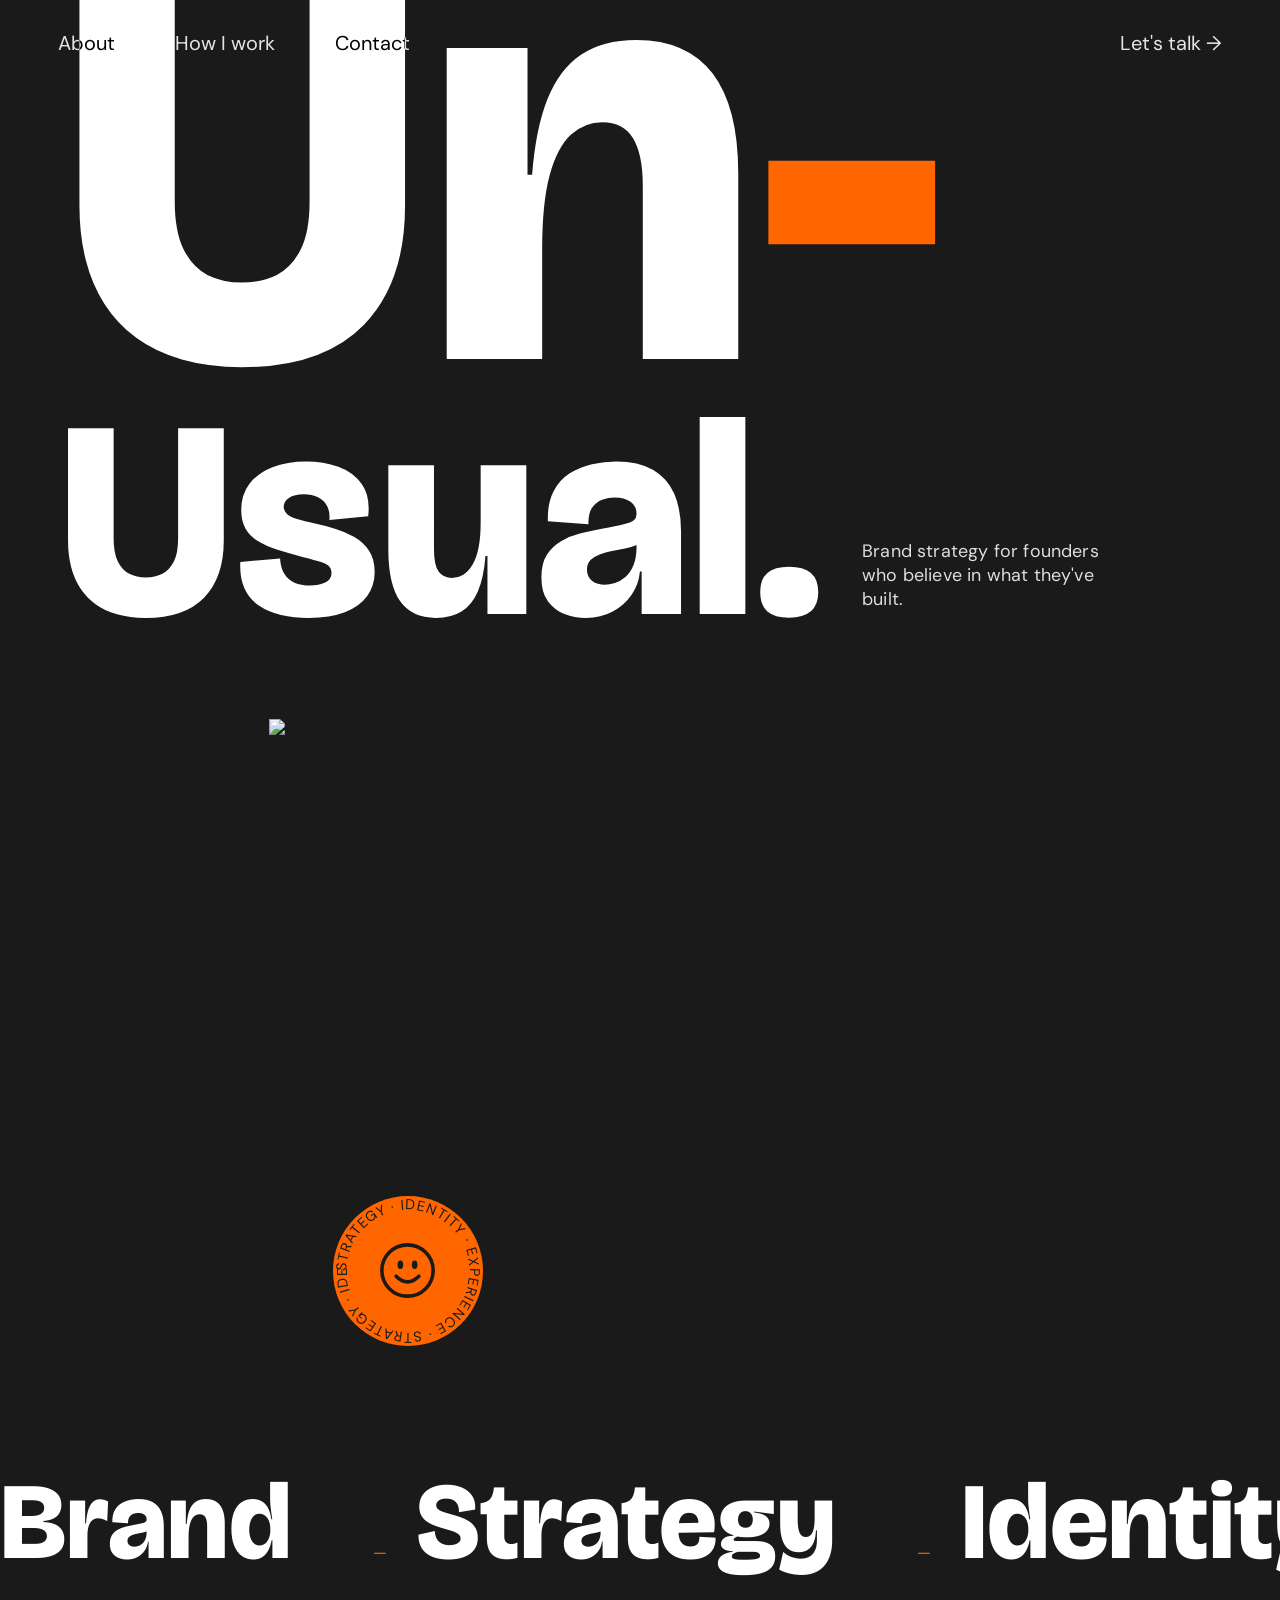
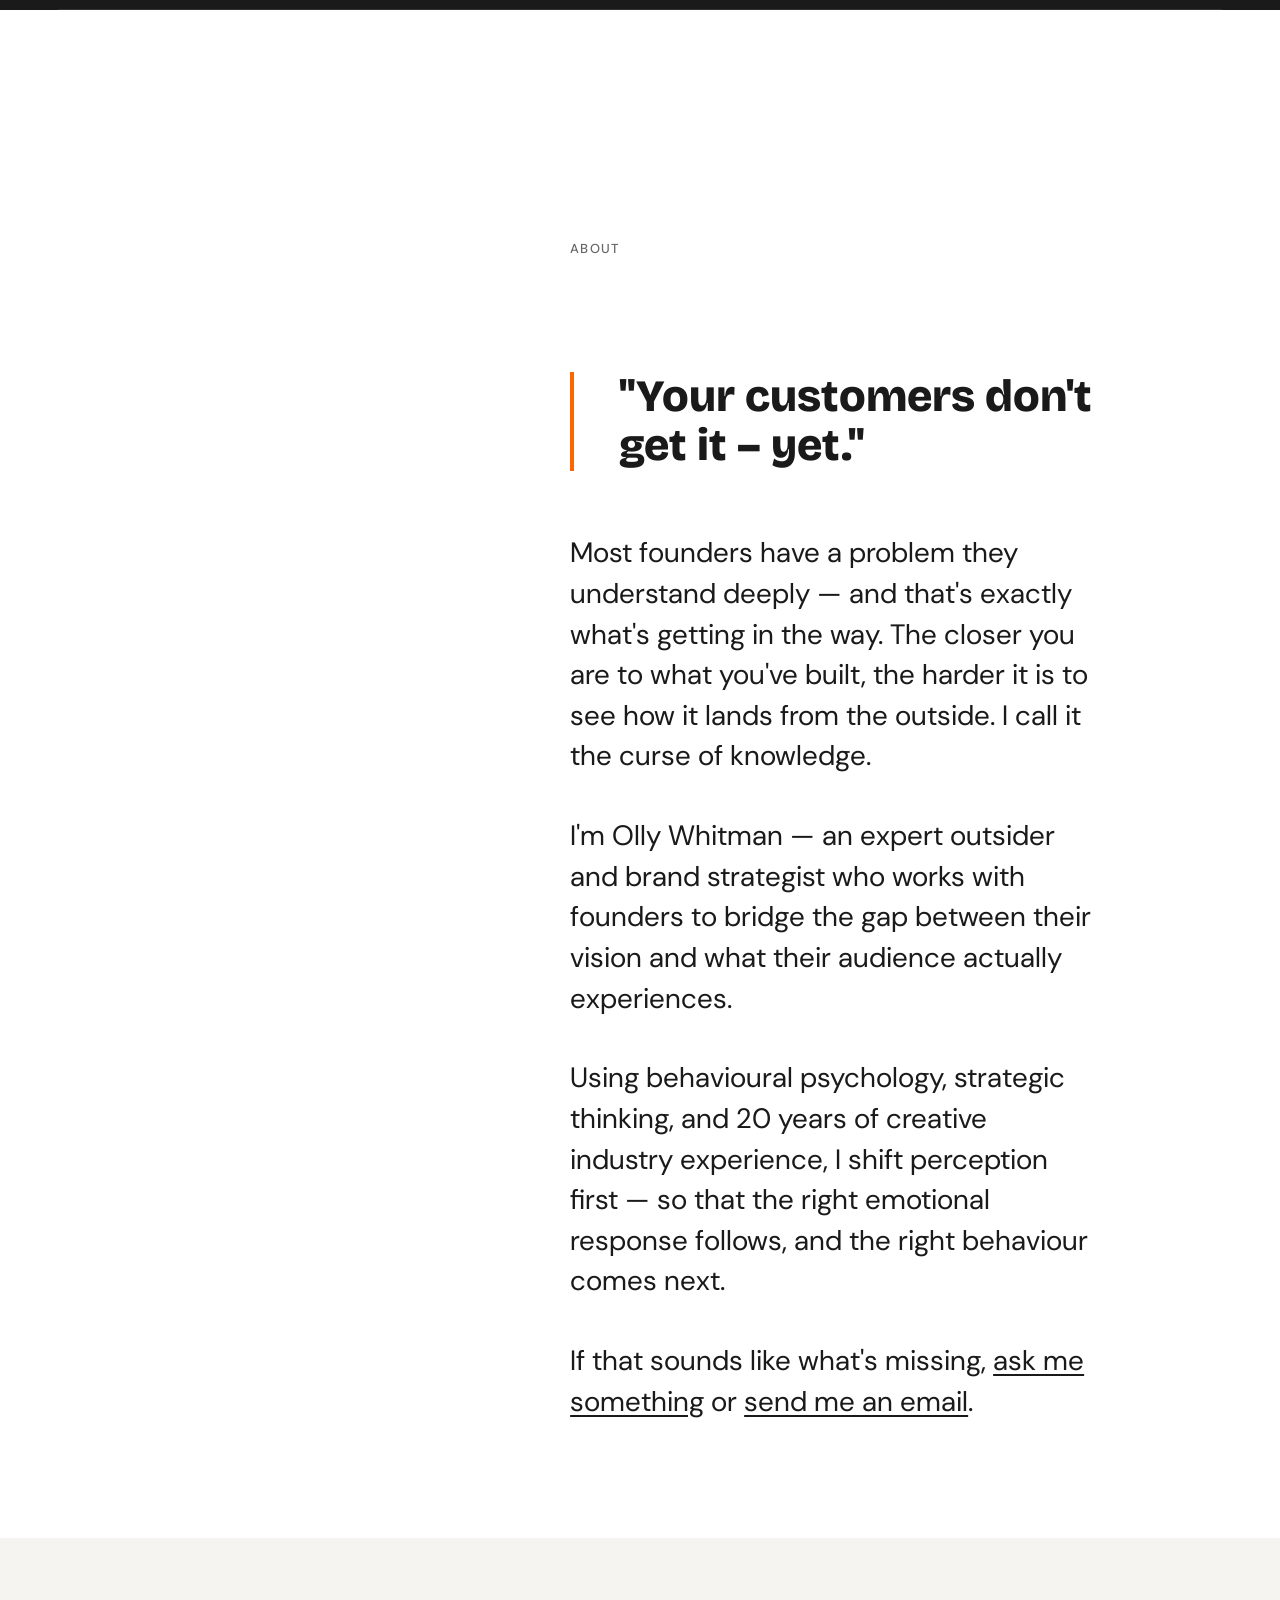
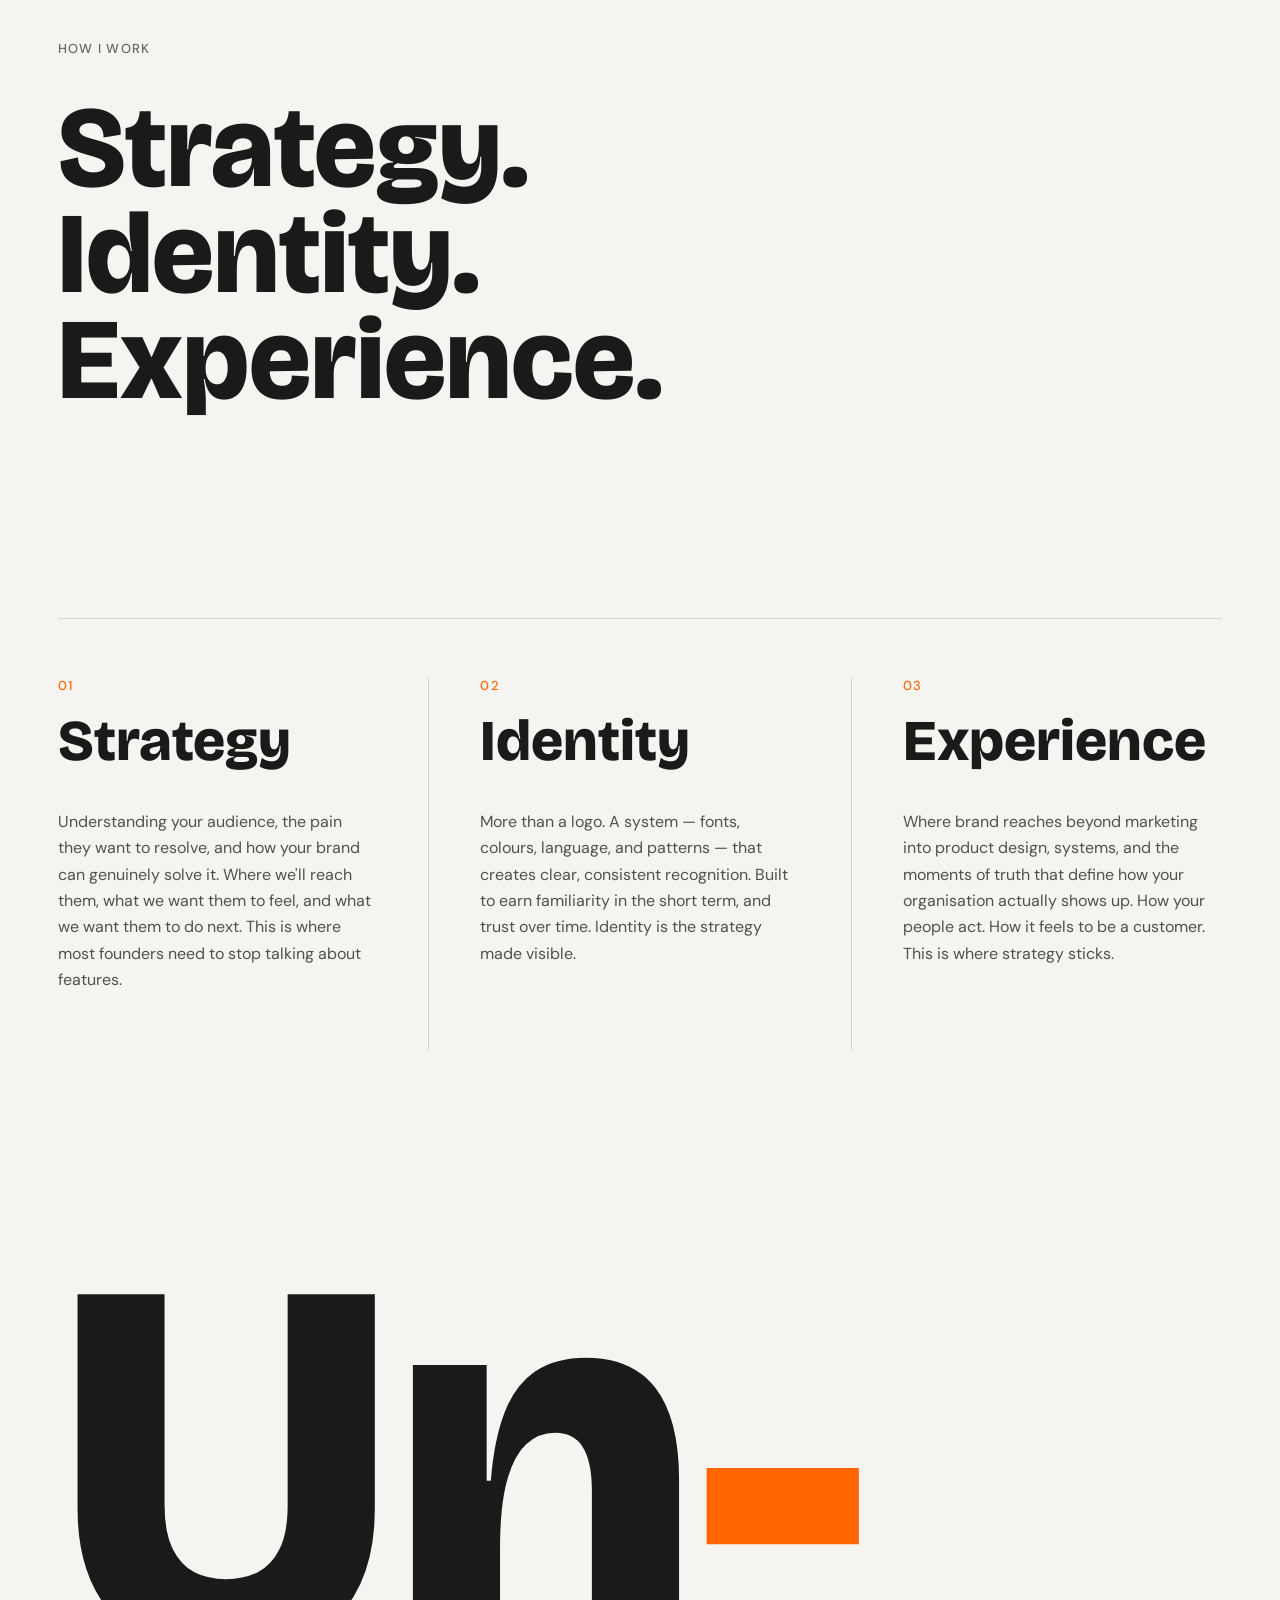
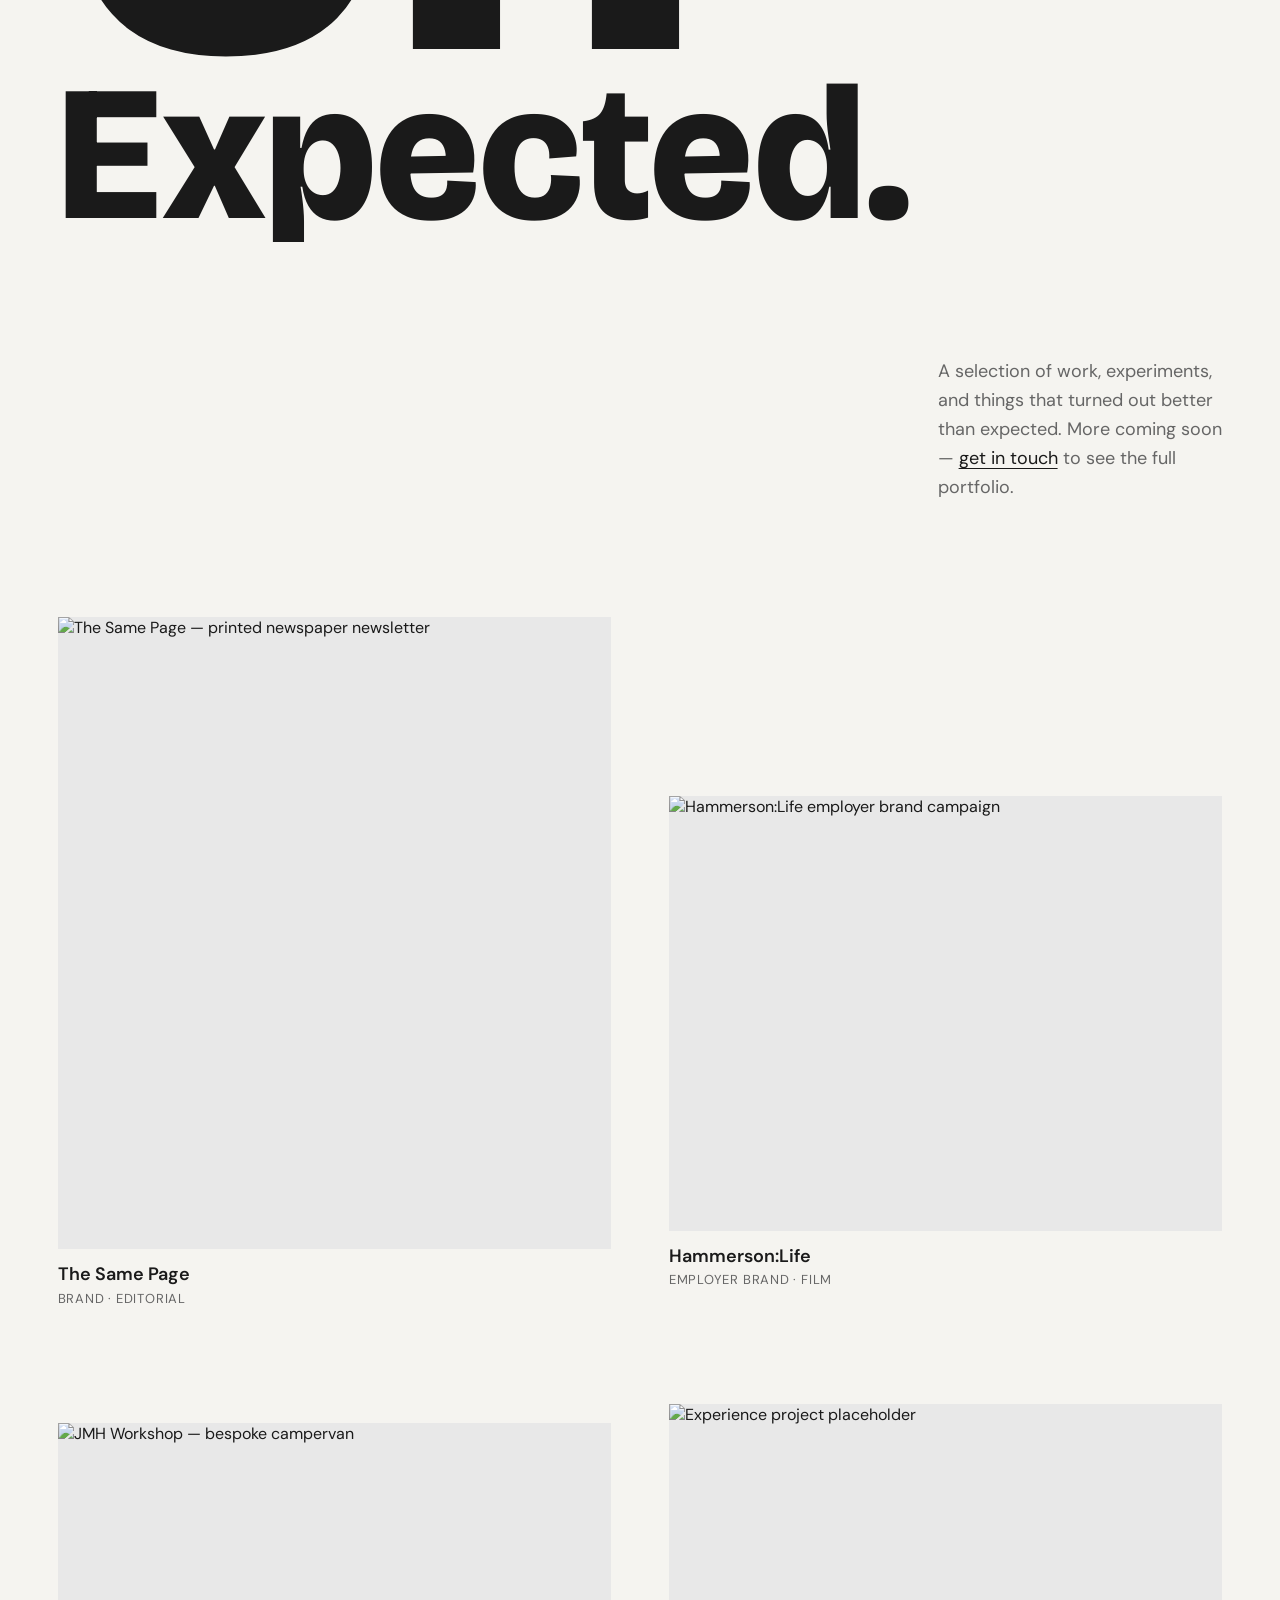
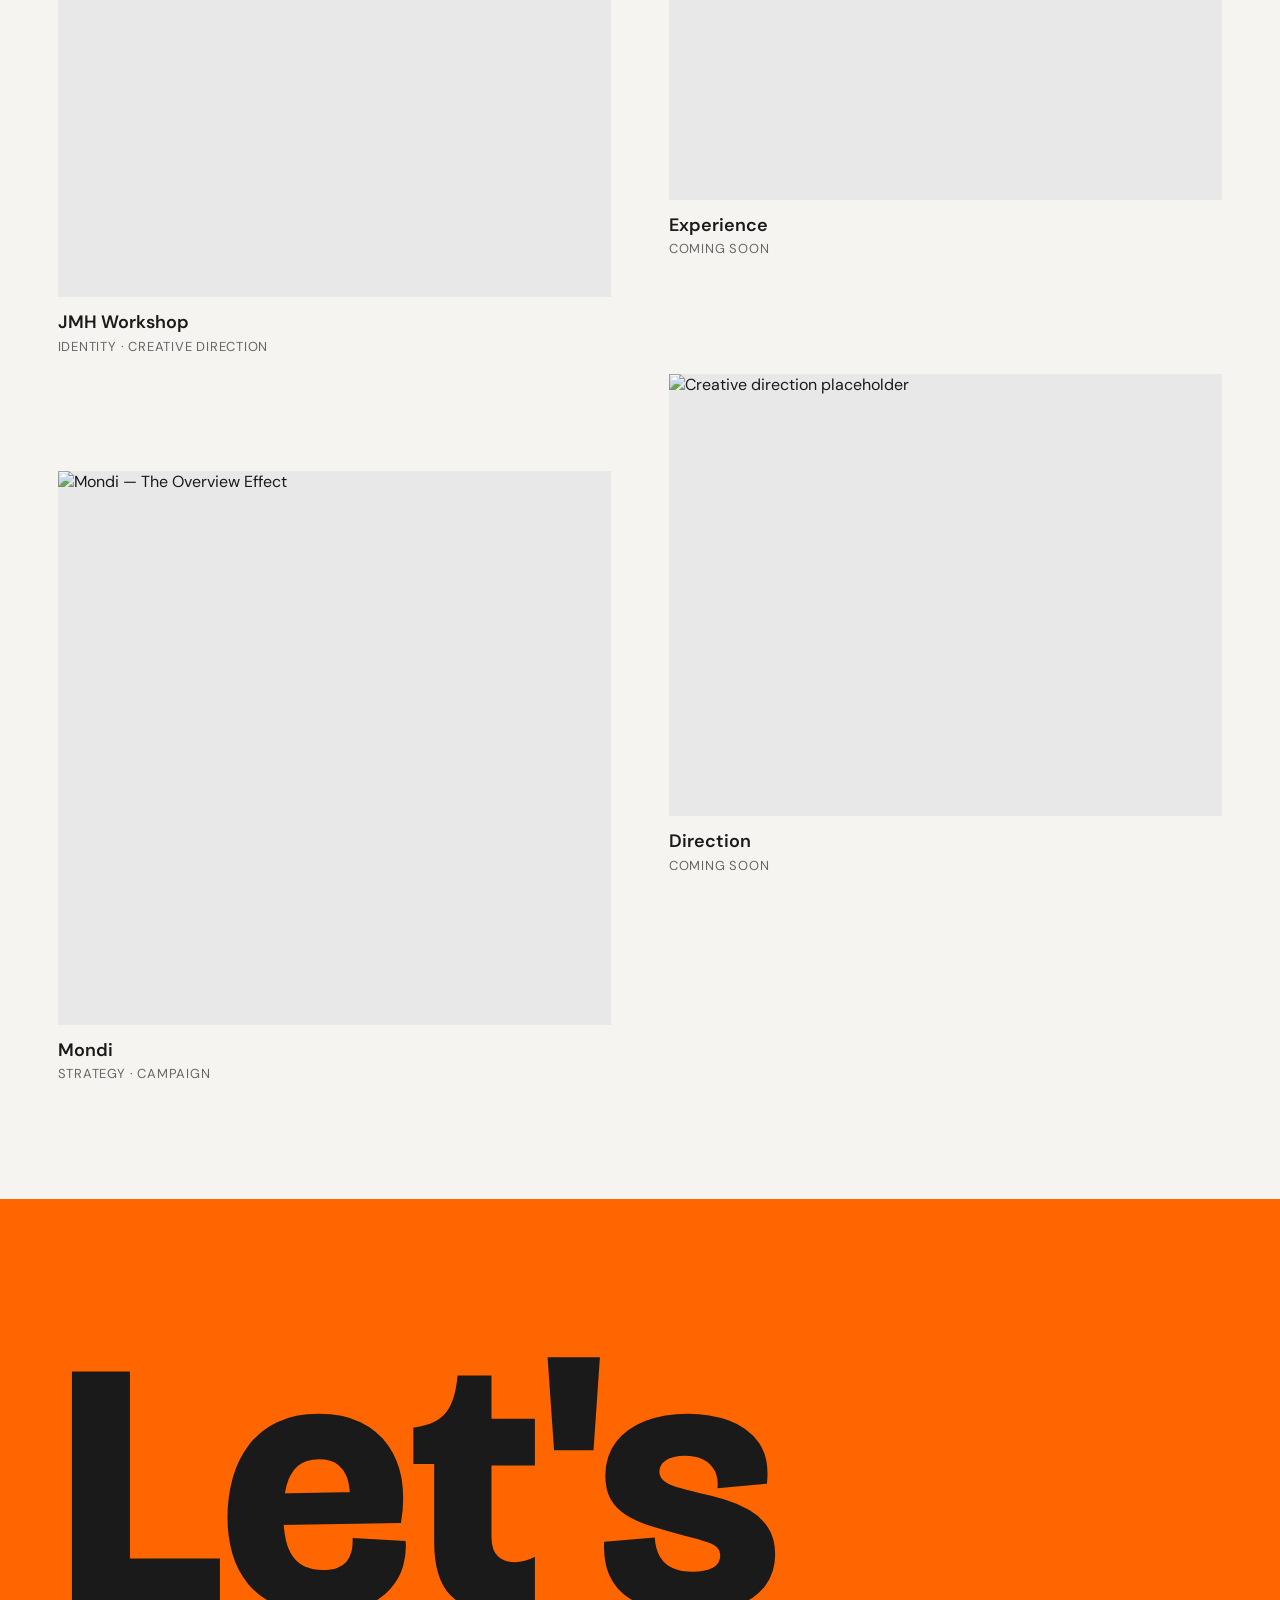
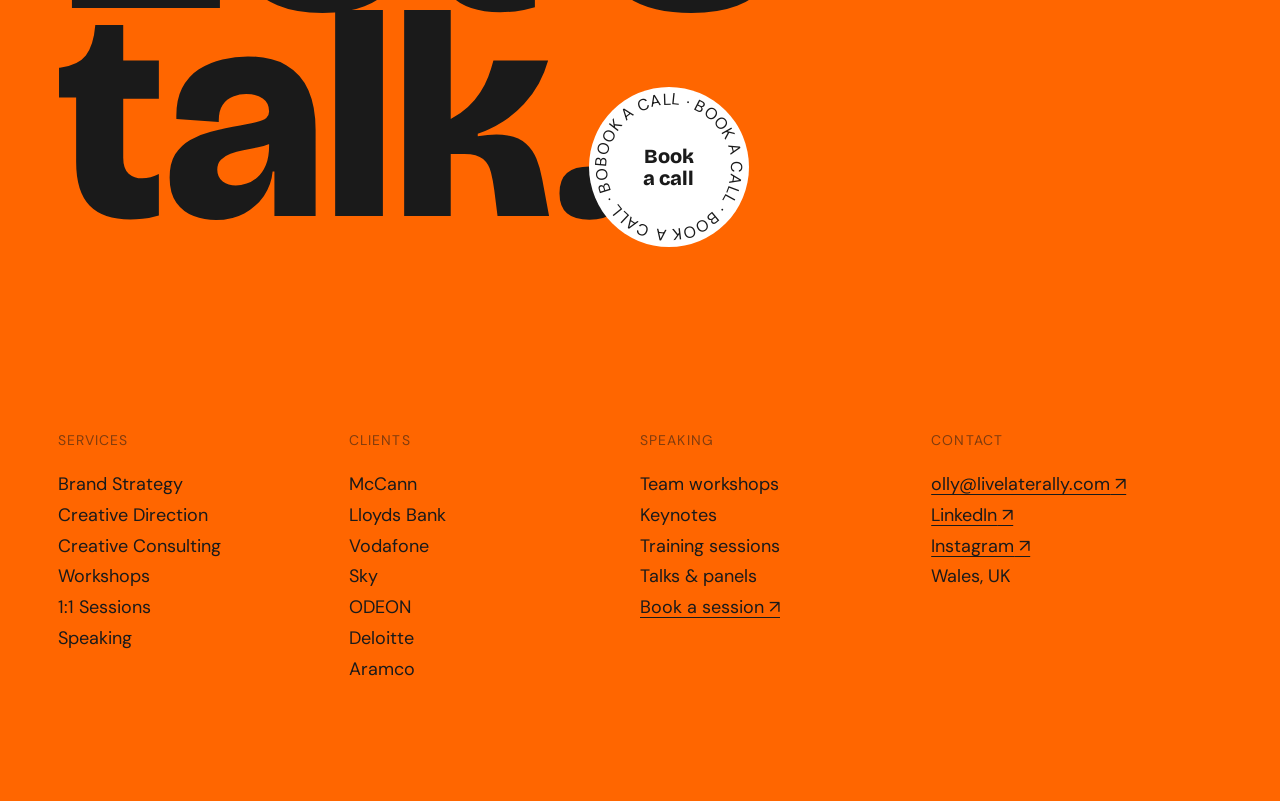
==== src/index.html @ 486ca375 "Add Hammerson:Life case study - New case study page at work/hammerson.html - Replace Strategy placeh" ====
<!DOCTYPE html>
<html lang="en">

<head>
  <meta charset="UTF-8">
  <meta name="viewport" content="width=device-width, initial-scale=1.0">
  <title>Olly Whitman — Un-Usual Brand Strategy</title>
  <meta name="description"
    content="Brand strategy for founders who believe in what they've built. Olly Whitman bridges the gap between your vision and what your audience actually experiences.">
  <link rel="preconnect" href="https://fonts.googleapis.com">
  <link rel="preconnect" href="https://fonts.gstatic.com" crossorigin>
  <link
    href="https://fonts.googleapis.com/css2?family=Bricolage+Grotesque:opsz,wght@12..96,200..800&family=DM+Sans:ital,wght@0,300;0,400;0,500;1,400&display=swap"
    rel="stylesheet">
  <link rel="stylesheet" href="styles/tokens.css">
  <link rel="stylesheet" href="styles/base.css">
  <link rel="stylesheet" href="styles/sections/nav.css">
  <link rel="stylesheet" href="styles/sections/hero.css">
  <link rel="stylesheet" href="styles/sections/ticker.css">
  <link rel="stylesheet" href="styles/sections/about.css">
  <link rel="stylesheet" href="styles/sections/contact.css">
  <link rel="stylesheet" href="styles/sections/playground.css">
</head>

<body>

  <!-- ── Navigation ──────────────────────────────────────────── -->
  <nav class="main-nav" aria-label="Main navigation">
    <ul>
      <li class="nav-hide-mobile"><a href="#about">About</a></li>
      <li class="nav-hide-mobile"><a href="#how-i-work">How I work</a></li>
      <li class="nav-hide-mobile"><a href="#contact">Contact</a></li>
      <li><a href="https://tidycal.com/laterally/unusualcreative" rel="noopener" class="nav-cta">Let's talk</a></li>
    </ul>
  </nav>

  <!-- ── Hero ────────────────────────────────────────────────── -->
  <section class="hero">
    <div class="hero-text-wrapper">
      <h1 aria-label="Un-Usual">
        <div class="hero-title-clip">
          <span class="hero-title hero-line-1">Un<span class="hero-hyphen">-</span></span>
        </div>
      </h1>
      <div class="hero-second-row">
        <div class="hero-title-clip">
          <span class="hero-title hero-line-2" aria-hidden="true">Usual.</span>
        </div>
        <p class="hero-subline">Brand strategy for founders who believe in what they've built.</p>
      </div>
    </div>

    <div class="hero-image-wrapper">
      <img src="assets/Me-GPT-lookup-fade.png" alt="Olly Whitman — Brand Strategist" width="2555" height="2554">

      <!-- Spinning badge -->
      <div class="hero-badge" aria-label="Strategy, Identity and Experience">
        <svg class="badge-ring" viewBox="0 0 200 200" aria-hidden="true">
          <defs>
            <path id="badge-circle" d="M 100,100 m -82,0 a 82,82 0 1,1 164,0 a 82,82 0 1,1 -164,0" fill="none" />
          </defs>
          <text>
            <textPath href="#badge-circle" startOffset="0%">
              STRATEGY · IDENTITY · EXPERIENCE · STRATEGY · IDENTITY ·
            </textPath>
          </text>
        </svg>
        <div class="badge-face">
          <svg viewBox="0 0 40 40" fill="none" xmlns="http://www.w3.org/2000/svg" aria-hidden="true">
            <circle class="badge-face-circle" cx="20" cy="20" r="18" stroke="#1a1a1a" stroke-width="2.5" fill="none" />
            <path class="badge-face-eye" d="M13 16 Q13 13 15 13 Q17 13 17 16 Q17 19 15 19 Q13 19 13 16Z" fill="#1a1a1a" />
            <path class="badge-face-eye" d="M23 16 Q23 13 25 13 Q27 13 27 16 Q27 19 25 19 Q23 19 23 16Z" fill="#1a1a1a" />
            <path class="badge-face-smile" d="M12 24 Q20 32 28 24" stroke="#1a1a1a" stroke-width="2.5" stroke-linecap="round" fill="none" />
          </svg>
        </div>
      </div>
    </div>
  </section>

  <!-- ── Skills Ticker ────────────────────────────────────────── -->
  <section class="ticker" aria-label="Disciplines">
    <div class="ticker-separator" aria-hidden="true"></div>
    <div class="ticker-track" aria-hidden="true">
      <div class="ticker-content">
        <span class="ticker-text">Brand</span>
        <span class="ticker-dash">&nbsp;—&nbsp;</span>
        <span class="ticker-text">Strategy</span>
        <span class="ticker-dash">&nbsp;—&nbsp;</span>
        <span class="ticker-text">Identity</span>
        <span class="ticker-dash">&nbsp;—&nbsp;</span>
        <span class="ticker-text">Experience</span>
        <span class="ticker-dash">&nbsp;—&nbsp;</span>
      </div>
      <div class="ticker-content" aria-hidden="true">
        <span class="ticker-text">Brand</span>
        <span class="ticker-dash">&nbsp;—&nbsp;</span>
        <span class="ticker-text">Strategy</span>
        <span class="ticker-dash">&nbsp;—&nbsp;</span>
        <span class="ticker-text">Identity</span>
        <span class="ticker-dash">&nbsp;—&nbsp;</span>
        <span class="ticker-text">Experience</span>
        <span class="ticker-dash">&nbsp;—&nbsp;</span>
      </div>
    </div>
    <div class="ticker-separator" aria-hidden="true"></div>
  </section>

  <!-- ── About ────────────────────────────────────────────────── -->
  <section class="about" id="about">
    <span class="about-label">About</span>
    <div class="about-inner reveal">
      <div class="about-bio">
        <p class="about-pull">"Your customers don't get it – yet."</p>
        <p>Most founders have a problem they understand deeply — and that's exactly what's getting in the way. The closer you are to what you've built, the harder it is to see how it lands from the outside. I call it the curse of knowledge.</p>
        <p>I'm Olly Whitman — an expert outsider and brand strategist who works with founders to bridge the gap between their vision and what their audience actually experiences.</p>
        <p>Using behavioural psychology, strategic thinking, and 20 years of creative industry experience, I shift perception first — so that the right emotional response follows, and the right behaviour comes next.</p>
        <p>If that sounds like what's missing, <a href="https://tidycal.com/laterally/unusualcreative" rel="noopener">ask me something</a> or <a href="mailto:olly@livelaterally.com">send me an email</a>.</p>
      </div>
    </div>
  </section>

  <!-- ── How I Work ───────────────────────────────────────────── -->
  <section class="method" id="how-i-work">
    <div class="method-intro">
      <span class="method-label">How I work</span>
      <h2 class="method-heading">Strategy.<br>Identity.<br>Experience.</h2>
    </div>

    <div class="method-pillars reveal-stagger">
      <div class="method-pillar stagger-child">
        <span class="method-number">01</span>
        <h3 class="method-pillar-title">Strategy</h3>
        <p class="method-pillar-body">Understanding your audience, the pain they want to resolve, and how your brand can genuinely solve it. Where we'll reach them, what we want them to feel, and what we want them to do next. This is where most founders need to stop talking about features.</p>
      </div>
      <div class="method-pillar stagger-child">
        <span class="method-number">02</span>
        <h3 class="method-pillar-title">Identity</h3>
        <p class="method-pillar-body">More than a logo. A system — fonts, colours, language, and patterns — that creates clear, consistent recognition. Built to earn familiarity in the short term, and trust over time. Identity is the strategy made visible.</p>
      </div>
      <div class="method-pillar stagger-child">
        <span class="method-number">03</span>
        <h3 class="method-pillar-title">Experience</h3>
        <p class="method-pillar-body">Where brand reaches beyond marketing into product design, systems, and the moments of truth that define how your organisation actually shows up. How your people act. How it feels to be a customer. This is where strategy sticks.</p>
      </div>
    </div>
  </section>

  <!-- ── Work ─────────────────────────────────────────────────── -->
  <section class="unexpected" id="work">
    <div class="unexpected-heading-wrapper">
      <span class="unexpected-title">Un<span class="hero-hyphen">-</span></span>
      <span class="unexpected-title">Expected.</span>
    </div>

    <p class="unexpected-intro-text reveal">
      A selection of work, experiments, and things that turned out better than expected.
      More coming soon — <a href="mailto:olly@livelaterally.com">get in touch</a> to see the full portfolio.
    </p>

    <div class="works-grid">
      <div class="works-col">
        <a href="work/the-same-page.html" class="work-item reveal" aria-label="The Same Page — newsletter project">
          <div class="work-item-image">
            <img src="https://images.squarespace-cdn.com/content/v1/64b98e0d6d53c604fd45fe9b/7bf44a96-e983-4b06-8d0f-3552a1fbc33b/47D9AC2E-DB73-400A-8F16-EF1F0FF72A02.jpg" alt="The Same Page — printed newspaper newsletter" width="700" height="800">
          </div>
          <p class="work-item-title">The Same Page</p>
          <p class="work-item-category">Brand · Editorial</p>
        </a>

        <a href="work/jmh-workshop.html" class="work-item reveal" aria-label="JMH Workshop — brand identity">
          <div class="work-item-image">
            <img src="https://images.squarespace-cdn.com/content/v1/64b98e0d6d53c604fd45fe9b/47502b47-a70f-4d5b-bc24-39af92764d99/JMH-09901-crop.png" alt="JMH Workshop — bespoke campervan" width="700" height="600">
          </div>
          <p class="work-item-title">JMH Workshop</p>
          <p class="work-item-category">Identity · Creative Direction</p>
        </a>

        <a href="work/mondi.html" class="work-item reveal" aria-label="Mondi — Overview Effect campaign">
          <div class="work-item-image">
            <img src="https://images.squarespace-cdn.com/content/v1/64b98e0d6d53c604fd45fe9b/09cb37fa-9603-43c4-8fb2-9bac98872990/TimPeake_16-9.png" alt="Mondi — The Overview Effect" width="700" height="700">
          </div>
          <p class="work-item-title">Mondi</p>
          <p class="work-item-category">Strategy · Campaign</p>
        </a>
      </div>

      <div class="works-col">
        <a href="work/hammerson.html" class="work-item reveal" aria-label="Hammerson:Life — employer brand campaign">
          <div class="work-item-image">
            <img src="https://images.squarespace-cdn.com/content/v1/64b98e0d6d53c604fd45fe9b/527fbb1d-a46a-4de1-b738-249c1503472a/Hammerson.gif" alt="Hammerson:Life employer brand campaign" width="700" height="550">
          </div>
          <p class="work-item-title">Hammerson:Life</p>
          <p class="work-item-category">Employer Brand · Film</p>
        </a>

        <a href="#" class="work-item reveal" aria-label="Experience work — coming soon">
          <div class="work-item-image">
            <img src="https://picsum.photos/seed/ow-w4/700/500" alt="Experience project placeholder" width="700" height="500">
          </div>
          <p class="work-item-title">Experience</p>
          <p class="work-item-category">Coming soon</p>
        </a>

        <a href="#" class="work-item reveal" aria-label="Direction work — coming soon">
          <div class="work-item-image">
            <img src="https://picsum.photos/seed/ow-w6/700/560" alt="Creative direction placeholder" width="700" height="560">
          </div>
          <p class="work-item-title">Direction</p>
          <p class="work-item-category">Coming soon</p>
        </a>
      </div>
    </div>
  </section>

  <!-- ── Let's talk ───────────────────────────────────────────── -->
  <section class="contact" id="contact">
    <a href="mailto:olly@livelaterally.com" class="contact-heading-link" aria-label="Email Olly">
      <span class="contact-title">Let's</span>
      <span class="contact-title">talk.</span>
    </a>

    <a href="https://tidycal.com/laterally/unusualcreative" rel="noopener" class="contact-roundel"
      aria-label="Book a call">
      <span class="contact-roundel-text">Book<br>a call</span>
      <svg class="contact-roundel-ring" viewBox="0 0 200 200" aria-hidden="true">
        <defs>
          <path id="roundel-circle" d="M 100,100 m -78,0 a 78,78 0 1,1 156,0 a 78,78 0 1,1 -156,0" fill="none" />
        </defs>
        <text>
          <textPath href="#roundel-circle" startOffset="0%">BOOK A CALL · BOOK A CALL · BOOK A CALL · BOOK A CALL ·
          </textPath>
        </text>
      </svg>
    </a>

    <div class="contact-columns reveal-stagger">
      <div class="contact-column stagger-child">
        <p class="contact-column-heading">Services</p>
        <div class="contact-column-content">
          <p>Brand Strategy</p>
          <p>Creative Direction</p>
          <p>Creative Consulting</p>
          <p>Workshops</p>
          <p>1:1 Sessions</p>
          <p>Speaking</p>
        </div>
      </div>

      <div class="contact-column stagger-child">
        <p class="contact-column-heading">Clients</p>
        <div class="contact-column-content">
          <p>McCann</p>
          <p>Lloyds Bank</p>
          <p>Vodafone</p>
          <p>Sky</p>
          <p>ODEON</p>
          <p>Deloitte</p>
          <p>Aramco</p>
        </div>
      </div>

      <div class="contact-column stagger-child">
        <p class="contact-column-heading">Speaking</p>
        <div class="contact-column-content">
          <p>Team workshops</p>
          <p>Keynotes</p>
          <p>Training sessions</p>
          <p>Talks &amp; panels</p>
          <p><a href="https://tidycal.com/laterally/unusualcreative" rel="noopener">Book a session</a></p>
        </div>
      </div>

      <div class="contact-column stagger-child">
        <p class="contact-column-heading">Contact</p>
        <div class="contact-column-content">
          <p><a href="mailto:olly@livelaterally.com">olly@livelaterally.com</a></p>
          <p><a href="https://linkedin.com/in/ollywhitman/" rel="noopener">LinkedIn</a></p>
          <p><a href="https://instagram.com/livelaterally/" rel="noopener">Instagram</a></p>
          <p>Wales, UK</p>
        </div>
      </div>
    </div>
  </section>

  <script src="scripts/main.js"></script>
</body>

</html>
---- src/styles/tokens.css ----
:root {
  /* Colors */
  --color-orange: #ff6600;
  --color-orange-hover: #e55a00;
  --color-black: #1a1a1a;
  --color-white: #ffffff;
  --color-off-white: #f5f4f0;
  --color-mid: #666666;

  /* Typography */
  --font-display: 'Bricolage Grotesque', sans-serif;
  --font-body: 'DM Sans', sans-serif;

  /* Spacing — 4.5vw system */
  --pad-h: 4.5vw;
  --space-xs: 1.5vw;
  --space-sm: 3vw;
  --space-md: 4.5vw;
  --space-lg: 9vw;
  --space-xl: 16vw;

  /* Layout */
  --content-width: calc(100% - 9vw);

  /* Transitions */
  --ease-out: cubic-bezier(0.5, 0.25, 0, 1);
  --ease-snap: cubic-bezier(0.16, 1, 0.3, 1);
}
---- src/styles/base.css ----
*, *::before, *::after {
  box-sizing: border-box;
  margin: 0;
  padding: 0;
}

html {
  overflow-x: hidden;
}

body {
  width: 100%;
  overflow-x: hidden;
  background-color: var(--color-black);
  color: var(--color-black);
  font-family: var(--font-body);
  -webkit-font-smoothing: antialiased;
}

img, video {
  display: block;
  max-width: 100%;
  height: auto;
}

a {
  color: inherit;
  text-decoration: none;
}

ul {
  list-style: none;
}

h1, h2, h3 {
  font-weight: 800;
  margin: 0;
}

/* ── Brand accent: orange hyphen ─────────────────────────────── */
.hero-hyphen {
  color: var(--color-orange);
}

/* ── Scroll reveal utilities ──────────────────────────────────── */
.reveal {
  opacity: 0;
  transform: translateY(24px);
  transition: opacity 0.7s var(--ease-out), transform 0.7s var(--ease-out);
}

.reveal.visible {
  opacity: 1;
  transform: translateY(0);
}

.stagger-child {
  opacity: 0;
  transform: translateY(18px);
  transition: opacity 0.6s var(--ease-out), transform 0.6s var(--ease-out);
}

.stagger-child.visible {
  opacity: 1;
  transform: translateY(0);
}

@media (prefers-reduced-motion: reduce) {
  *, *::before, *::after {
    animation-duration: 0.01ms !important;
    transition-duration: 0.01ms !important;
  }

  .reveal,
  .stagger-child {
    opacity: 1;
    transform: none;
  }
}
---- src/styles/sections/nav.css ----
.main-nav {
  position: fixed;
  top: 20px;
  left: var(--pad-h);
  width: var(--content-width);
  z-index: 100;
  mix-blend-mode: difference;
}

.main-nav ul {
  display: flex;
  align-items: center;
  font-family: var(--font-body);
  font-size: 15px;
  line-height: 20px;
}

.main-nav ul li {
  margin-right: 20px;
  overflow: hidden;
}

/* Hide middle nav items on mobile — only show "Let's talk →" */
.main-nav ul li.nav-hide-mobile {
  display: none;
}

.main-nav ul li:last-child {
  flex: 1;
  text-align: right;
  margin-right: 0;
}

.main-nav ul li a {
  display: inline-block;
  color: var(--color-white);
  text-decoration: none;
  transition: opacity 0.2s ease;
}

.main-nav ul li a:hover {
  opacity: 0.7;
}

/* "Book a call" CTA — right-aligned, with arrow */
.nav-cta::after {
  content: " →";
}

/* Orange theme — set link colour to orange so difference blend produces black */
body[data-hero-theme="orange"] .main-nav ul li a {
  color: var(--color-orange);
}


@media (min-width: 768px) {
  .main-nav {
    top: 30px;
  }

  .main-nav ul {
    font-size: 20px;
    line-height: 26px;
  }

  .main-nav ul li {
    margin-right: 60px;
  }

  .main-nav ul li.nav-hide-mobile {
    display: list-item;
  }
}
---- src/styles/sections/hero.css ----
/* ── Hero ── dark background, orange accent ─────────────────── */
.hero {
  background-color: var(--color-black);
  position: relative;
  z-index: 2; /* stacking context above ticker (z-index:1) */
}

.hero-text-wrapper {
  padding: 0 var(--pad-h) 0;
  /* overflow:hidden moved to .hero-title-clip per-line wrappers */
}

/* Per-line clip wrapper — masks the slide-in animation */
.hero-title-clip {
  overflow: hidden;
  display: block;
}

/* Two-line title: "Un-" large / "Usual." smaller */
.hero-title {
  font-family: var(--font-display);
  font-weight: 800;
  color: var(--color-white);
  white-space: nowrap;
  display: block;
  transform: translateY(110%);
  transition: transform 1s var(--ease-out);
  overflow: visible;
}

.hero-title.visible {
  transform: translateY(0);
}

/* "Un-" — very large, fills the line */
.hero-line-1 {
  font-size: 60vw;
  line-height: 0.80;
  margin-top: -0.12em;
  color: var(--color-white);
  transition-delay: 0ms;
}

/* "Usual." */
.hero-line-2 {
  font-size: 27vw;
  line-height: 0.86;
  color: var(--color-white);
  transition-delay: 80ms;
}

/* ── Hero second row: Usual. + subline ──────────────────────── */
/* Mobile: stacked column */
.hero-second-row {
  display: flex;
  flex-direction: column;
}

/* ── Hero subline ───────────────────────────────────────────── */
.hero-subline {
  font-family: var(--font-body);
  font-size: clamp(15px, 4vw, 20px);
  font-weight: 400;
  color: var(--color-white);
  opacity: 0.85;
  padding: 3vw 0 0;
  letter-spacing: 0.01em;
  max-width: 26ch;
}

/* ── Hero image ─────────────────────────────────────────────── */
.hero-image-wrapper {
  position: relative;
  z-index: 2;
  margin-top: 6vw;
  margin-bottom: -42vw; /* reduced from -66vw — less overlap into About section */
  padding: 0;
  display: flex;
  justify-content: center;
  overflow: visible;
  will-change: transform;
}

.hero-image-wrapper img {
  width: 58%;
  height: auto;
  display: block;
}

/* ── Spinning badge ─────────────────────────────────────────── */
.hero-badge {
  position: absolute;
  bottom: 11vw;
  left: 27vw;
  width: 100px;
  height: 100px;
  background-color: var(--color-orange);
  border-radius: 50%;
  display: flex;
  align-items: center;
  justify-content: center;
  cursor: pointer;
  transition: background-color 0.2s ease, transform 0.4s var(--ease-out);
  z-index: 10;
}

.hero-badge:hover {
  background-color: var(--color-white);
  transform: scale(1.08);
}

.hero-badge svg.badge-ring {
  position: absolute;
  inset: 0;
  width: 100%;
  height: 100%;
  animation: badge-spin 12s linear infinite;
}

.hero-badge svg.badge-ring text {
  font-family: var(--font-body);
  font-size: 22px;
  fill: var(--color-black);
  letter-spacing: 1.5px;
  text-transform: uppercase;
}

.hero-badge .badge-face {
  width: 38%;
  height: 38%;
  position: absolute;
}

.hero-badge .badge-face svg {
  width: 100%;
  height: 100%;
}

@keyframes badge-spin {
  to {
    transform: rotate(360deg);
  }
}

/* ── Hero colourway themes (cycled on refresh via JS) ────────── */

/* Orange theme */
.hero[data-theme="orange"] {
  background-color: var(--color-orange);
}
.hero[data-theme="orange"] .hero-title {
  color: var(--color-black);
}
.hero[data-theme="orange"] .hero-hyphen {
  color: var(--color-white);
}
.hero[data-theme="orange"] .hero-subline {
  color: var(--color-black);
}
.hero[data-theme="orange"] .hero-badge {
  background-color: var(--color-black);
}
.hero[data-theme="orange"] .hero-badge svg.badge-ring text {
  fill: var(--color-white);
}
/* Badge face: circle stays outline, eyes filled white, smile stroke white */
.hero[data-theme="orange"] .hero-badge .badge-face-circle {
  stroke: var(--color-white);
  fill: none;
}
.hero[data-theme="orange"] .hero-badge .badge-face-eye {
  fill: var(--color-white);
}
.hero[data-theme="orange"] .hero-badge .badge-face-smile {
  stroke: var(--color-white);
  fill: none;
}

/* Light theme */
.hero[data-theme="light"] {
  background-color: var(--color-off-white);
}
.hero[data-theme="light"] .hero-title {
  color: var(--color-black);
}
.hero[data-theme="light"] .hero-hyphen {
  color: var(--color-orange);
}
.hero[data-theme="light"] .hero-subline {
  color: var(--color-black);
}

/* ── Responsive ─────────────────────────────────────────────── */

/* Mobile-specific overrides (up to 767px) */
@media (max-width: 767px) {
  .hero-image-wrapper {
    margin-top: 8vw;
    margin-bottom: -68vw;
  }

  .hero-image-wrapper img {
    width: 74%;
  }

  .hero-badge {
    width: 88px;
    height: 88px;
    bottom: 18vw;
    left: 10vw;
  }

  .hero-badge svg.badge-ring text {
    font-size: 20px;
  }
}

@media (min-width: 768px) {
  .hero-line-1 {
    font-size: 46vw;
  }

  .hero-line-2 {
    font-size: 22vw;
  }

  /* Desktop: Usual. and subline sit side by side */
  .hero-second-row {
    flex-direction: row;
    align-items: flex-end;
    gap: 3vw;
  }

  .hero-subline {
    font-size: clamp(17px, 1.4vw, 22px);
    padding: 0 0 2.5vw; /* lifts subline up toward x-height of Usual. */
    max-width: 22ch;
  }

  .hero-badge {
    width: 150px;
    height: 150px;
    bottom: 9vw;
    left: 26vw;
  }

  .hero-badge svg.badge-ring text {
    font-size: 19px;
  }
}
---- src/styles/sections/ticker.css ----
.ticker {
  overflow: hidden;
  background-color: var(--color-black);
  position: relative;
  z-index: 1;        /* behind the portrait (z-index: 2) */
  padding-top: 40vw; /* pushes text band down to shoulder level of the portrait */
  padding-bottom: 0;
}

/* Match ticker background to hero colourway */
body[data-hero-theme="orange"] .ticker {
  background-color: var(--color-orange);
}
body[data-hero-theme="light"] .ticker {
  background-color: var(--color-off-white);
}

.ticker-separator {
  height: 1px;
  background-color: #333;
  margin: 0 var(--pad-h);
  width: var(--content-width);
}

body[data-hero-theme="orange"] .ticker-separator,
body[data-hero-theme="light"] .ticker-separator {
  background-color: rgba(0, 0, 0, 0.15);
}

/* Only show the bottom separator — top is merged with the dark hero */
.ticker-separator:first-child {
  display: none;
}

.ticker-track {
  display: flex;
  white-space: nowrap;
  width: max-content;
  animation: ticker-scroll 20s linear infinite;
  padding: 3vw 0;
}

.ticker-content {
  display: flex;
  align-items: baseline;
}

.ticker-text {
  font-family: var(--font-display);
  font-size: 11vw;
  font-weight: 800;
  line-height: 1;
  color: var(--color-white);
  white-space: nowrap;
  padding-right: 4vw;
}

body[data-hero-theme="orange"] .ticker-text,
body[data-hero-theme="light"] .ticker-text {
  color: var(--color-black);
}

.ticker-dash {
  color: var(--color-orange);
  padding: 0 2vw;
}

body[data-hero-theme="orange"] .ticker-dash {
  color: var(--color-white);
}

body[data-hero-theme="light"] .ticker-dash {
  color: var(--color-orange);
}

@keyframes ticker-scroll {
  0%   { transform: translateX(0); }
  100% { transform: translateX(-50%); }
}

@media (min-width: 768px) {
  .ticker-text {
    font-size: 8.5vw;
  }

  .ticker-track {
    padding: 2.5vw 0;
  }
}
---- src/styles/sections/about.css ----
.about {
  background-color: var(--color-white);
  position: relative;   /* allows hero portrait (z-index:2) to paint on top */
  padding: 16vw var(--pad-h) var(--space-xl);
}

@media (max-width: 767px) {
  .about {
    padding-top: 36vw;
  }
}

.about-label {
  font-family: var(--font-body);
  font-size: 13px;
  font-weight: 500;
  letter-spacing: 0.1em;
  text-transform: uppercase;
  color: var(--color-mid);
  margin-bottom: var(--space-lg);
  display: block;
}

.about-inner {
  margin-left: auto;
  max-width: 100%;
}

.about-bio {
  font-family: var(--font-body);
  font-size: 20px;
  line-height: 1.55;
  color: var(--color-black);
}

.about-bio p {
  margin-bottom: 1.4em;
}

.about-bio p:last-child {
  margin-bottom: 0;
}

.about-bio a {
  color: var(--color-black);
  text-decoration: underline;
  text-underline-offset: 4px;
  transition: color 0.15s ease;
}

.about-bio a:hover {
  color: var(--color-orange);
}

.about-pull {
  font-family: var(--font-display);
  font-size: clamp(28px, 3.5vw, 52px);
  font-weight: 800;
  line-height: 1.1;
  color: var(--color-black);
  margin-bottom: 1em;
  border-left: 4px solid var(--color-orange);
  padding-left: 1em;
}

@media (min-width: 768px) {
  .about {
    padding: 18vw var(--pad-h) var(--space-lg);
    display: flex;
    flex-direction: column;
    align-items: flex-end;
  }

  .about-label {
    width: 56%;
    padding-right: 10vw;
  }

  .about-inner {
    width: 56%;
    padding-right: 10vw;
  }

  .about-bio {
    font-size: 28px;
    line-height: 1.45;
  }
}
---- src/styles/sections/contact.css ----
/* ── Contact / Let's talk — orange background ───────────────── */
.contact {
  background-color: var(--color-orange);
  padding-bottom: var(--space-xl);
  overflow: hidden;
  position: relative;
}

.contact-heading-link {
  display: inline-block;
  padding: var(--space-xl) var(--pad-h) var(--space-md);
  color: var(--color-black);
  text-decoration: none;
}

/* "Let's" line — skew on hover for personality */
.contact-title {
  font-family: var(--font-display);
  font-size: 40vw;
  font-weight: 800;
  line-height: 0.88;
  color: var(--color-black);
  white-space: nowrap;
  display: block;
  transition: transform 0.4s var(--ease-out);
}

.contact-heading-link:hover .contact-title {
  transform: skewX(-4deg);
}

/* "talk." line — sized so it also fills the viewport */
.contact-title + .contact-title {
  font-size: 30vw;
  transform: translateY(-5vw);
}

.contact-heading-link:hover .contact-title + .contact-title {
  transform: translateY(-5vw) skewX(-4deg);
}

/* ── Book a call roundel ─────────────────────────────────────── */
.contact-roundel {
  position: absolute;
  display: flex;
  align-items: center;
  justify-content: center;
  width: 110px;
  height: 110px;
  background-color: var(--color-white);
  border-radius: 50%;
  text-decoration: none;
  transition: transform 0.4s var(--ease-out);
  /* mobile: overlaps the period of "talk." */
  left: calc(var(--pad-h) + 56vw);
  top: calc(var(--space-xl) + 38vw);
  z-index: 2;
}

.contact-roundel:hover {
  transform: scale(1.08);
}

.contact-roundel-text {
  font-family: var(--font-display);
  font-size: 20px;
  font-weight: 800;
  line-height: 1.1;
  color: var(--color-black);
  text-align: center;
  position: relative;
  z-index: 1;
}

.contact-roundel-ring {
  position: absolute;
  inset: 0;
  width: 100%;
  height: 100%;
  animation: badge-spin 16s linear infinite;
}

.contact-roundel-ring text {
  font-family: var(--font-body);
  font-size: 20px;
  fill: var(--color-black);
  letter-spacing: 1px;
  text-transform: uppercase;
}

/* ── Columns ─────────────────────────────────────────────────── */
.contact-columns {
  display: flex;
  flex-wrap: wrap;
  padding: var(--space-md) var(--pad-h) 0;
  gap: var(--space-md) 0;
  overflow-x: auto;
}

.contact-column {
  flex: 0 0 50%;
  min-width: 160px;
}

.contact-column-heading {
  font-family: var(--font-body);
  font-size: 14px;
  line-height: 1.4;
  text-transform: uppercase;
  letter-spacing: 0.08em;
  color: var(--color-black);
  opacity: 0.55;
  margin-bottom: var(--space-md);
}

.contact-column-content {
  font-family: var(--font-body);
  font-size: 16px;
  line-height: 1.6;
  color: var(--color-black);
}

.contact-column-content p {
  margin: 0 0 2px;
  padding-right: 2vw;
}

.contact-column-content a {
  color: var(--color-black);
  text-decoration: underline;
  text-underline-offset: 4px;
  transition: opacity 0.15s ease;
}

.contact-column-content a:hover {
  opacity: 0.6;
}

.contact-column-content a::after {
  content: " ↗";
}

/* ── Responsive ─────────────────────────────────────────────── */
@media (min-width: 768px) {
  .contact {
    padding-bottom: var(--space-lg);
  }

  .contact-heading-link {
    padding: 0 var(--pad-h) var(--space-md);
    margin-top: 130px;
  }

  .contact-title {
    font-size: 28vw;
    line-height: 0.9;
    display: inline-flex;
  }

  .contact-title + .contact-title {
    font-size: 23vw;
    transform: translateY(-5vw);
  }

  .contact-heading-link:hover .contact-title + .contact-title {
    transform: translateY(-5vw) skewX(-4deg);
  }

  .contact-columns {
    flex-wrap: nowrap;
    overflow: visible;
    gap: 0;
    padding-top: var(--space-md);
  }

  .contact-column {
    flex: 1 0 20%;
  }

  .contact-column-heading {
    font-size: 14px;
    margin-bottom: var(--space-xs);
  }

  .contact-column-content {
    font-size: 18px;
    line-height: 1.6;
  }

  .contact-roundel {
    width: 160px;
    height: 160px;
    /* position centre of roundel at the period of "talk." */
    left: 46vw;
    top: calc(130px + 28vw);
  }
}
---- src/styles/sections/playground.css ----
/* ── How I Work — Strategy → Identity → Experience ───────────── */
.method {
  background-color: var(--color-off-white);
  padding: var(--space-xl) var(--pad-h);
}

.method-intro {
  margin-bottom: var(--space-lg);
}

.method-label {
  font-family: var(--font-body);
  font-size: 13px;
  font-weight: 500;
  letter-spacing: 0.1em;
  text-transform: uppercase;
  color: var(--color-mid);
  display: block;
  margin-bottom: var(--space-sm);
}

.method-heading {
  font-family: var(--font-display);
  font-size: clamp(44px, 9vw, 130px);
  font-weight: 800;
  line-height: 0.92;
  color: var(--color-black);
}

/* ── Pillar grid ─────────────────────────────────────────────── */
.method-pillars {
  display: flex;
  flex-direction: column;
  gap: 0;
  border-top: 1px solid rgba(26, 26, 26, 0.15);
  padding-top: var(--space-md);
  margin-top: var(--space-lg);
}

.method-pillar {
  padding: var(--space-md) 0;
  border-bottom: 1px solid rgba(26, 26, 26, 0.15);
}

.method-number {
  font-family: var(--font-body);
  font-size: 13px;
  font-weight: 500;
  color: var(--color-orange);
  letter-spacing: 0.1em;
  display: block;
  margin-bottom: var(--space-xs);
}

.method-pillar-title {
  font-family: var(--font-display);
  font-size: clamp(28px, 4.5vw, 64px);
  font-weight: 800;
  color: var(--color-black);
  line-height: 1;
  margin-bottom: var(--space-sm);
}

.method-pillar-body {
  font-family: var(--font-body);
  font-size: 17px;
  line-height: 1.65;
  color: var(--color-black);
  opacity: 0.75;
  max-width: 480px;
}

/* ── Un-Expected work grid ───────────────────────────────────── */
.unexpected {
  background-color: var(--color-off-white);
  padding: var(--space-xl) 0 var(--space-xl);
}

.unexpected-heading-wrapper {
  padding: 0 var(--pad-h);
  margin-bottom: var(--space-lg);
  overflow: hidden;
}

.unexpected-title {
  font-family: var(--font-display);
  font-size: 50vw;
  font-weight: 800;
  line-height: 0.9;
  color: var(--color-black);
  white-space: nowrap;
  display: block;
}

.unexpected-title + .unexpected-title {
  font-size: 17vw;
  transform: translateY(-4vw);
  margin-bottom: -4vw;
}

.unexpected-intro-text {
  font-family: var(--font-body);
  font-size: 16px;
  line-height: 1.6;
  color: var(--color-mid);
  padding: 0 var(--pad-h);
  max-width: 360px;
  margin-left: auto;
  margin-bottom: var(--space-lg);
}

.unexpected-intro-text a {
  color: var(--color-black);
  text-decoration: underline;
  text-underline-offset: 4px;
  transition: color 0.15s ease;
}

.unexpected-intro-text a:hover {
  color: var(--color-orange);
}

.works-grid {
  display: flex;
  padding: 0 var(--pad-h);
  gap: var(--space-md);
  align-items: flex-start;
}

.works-col {
  flex: 1;
  display: flex;
  flex-direction: column;
  gap: var(--space-lg);
}

.works-col:last-child {
  padding-top: 14vw;
}

.work-item {
  display: block;
  text-decoration: none;
  color: var(--color-black);
  transition: transform 0.5s var(--ease-out);
}

.work-item:hover {
  transform: rotate(2.5deg);
}

.work-item-image {
  width: 100%;
  overflow: hidden;
  margin-bottom: 14px;
  background-color: #e8e8e8;
}

.work-item-image img {
  width: 100%;
  height: auto;
  display: block;
  transition: transform 0.5s var(--ease-out);
  filter: grayscale(20%);
}

.work-item:hover .work-item-image img {
  transform: scale(1.03);
  filter: grayscale(0%);
}

.work-item-title {
  font-family: var(--font-body);
  font-size: 16px;
  font-weight: 600;
  line-height: 1.3;
  margin-bottom: 3px;
}

.work-item-category {
  font-family: var(--font-body);
  font-size: 13px;
  line-height: 1.4;
  color: var(--color-mid);
  text-transform: uppercase;
  letter-spacing: 0.06em;
}

/* ── Responsive ─────────────────────────────────────────────── */
@media (min-width: 768px) {
  .method {
    padding: 8vw var(--pad-h);
  }

  .method-pillars {
    flex-direction: row;
    gap: 0;
    margin-top: var(--space-xl);
  }

  .method-pillar {
    flex: 1;
    padding: 0 4vw var(--space-md);
    border-bottom: none;
    border-left: 1px solid rgba(26, 26, 26, 0.15);
  }

  .method-pillar:first-child {
    border-left: none;
    padding-left: 0;
  }

  .method-pillar:last-child {
    padding-right: 0;
  }

  .method-pillar-body {
    font-size: 16px;
    max-width: none;
  }

  .unexpected {
    padding: 6vw 0 var(--space-lg);
  }

  .unexpected-title {
    font-size: 42vw;
  }

  .unexpected-title + .unexpected-title {
    font-size: 15vw;
    transform: translateY(-3.5vw);
    margin-bottom: -3.5vw;
  }

  .unexpected-intro-text {
    font-size: 18px;
    max-width: 400px;
  }

  .work-item-title {
    font-size: 18px;
  }
}
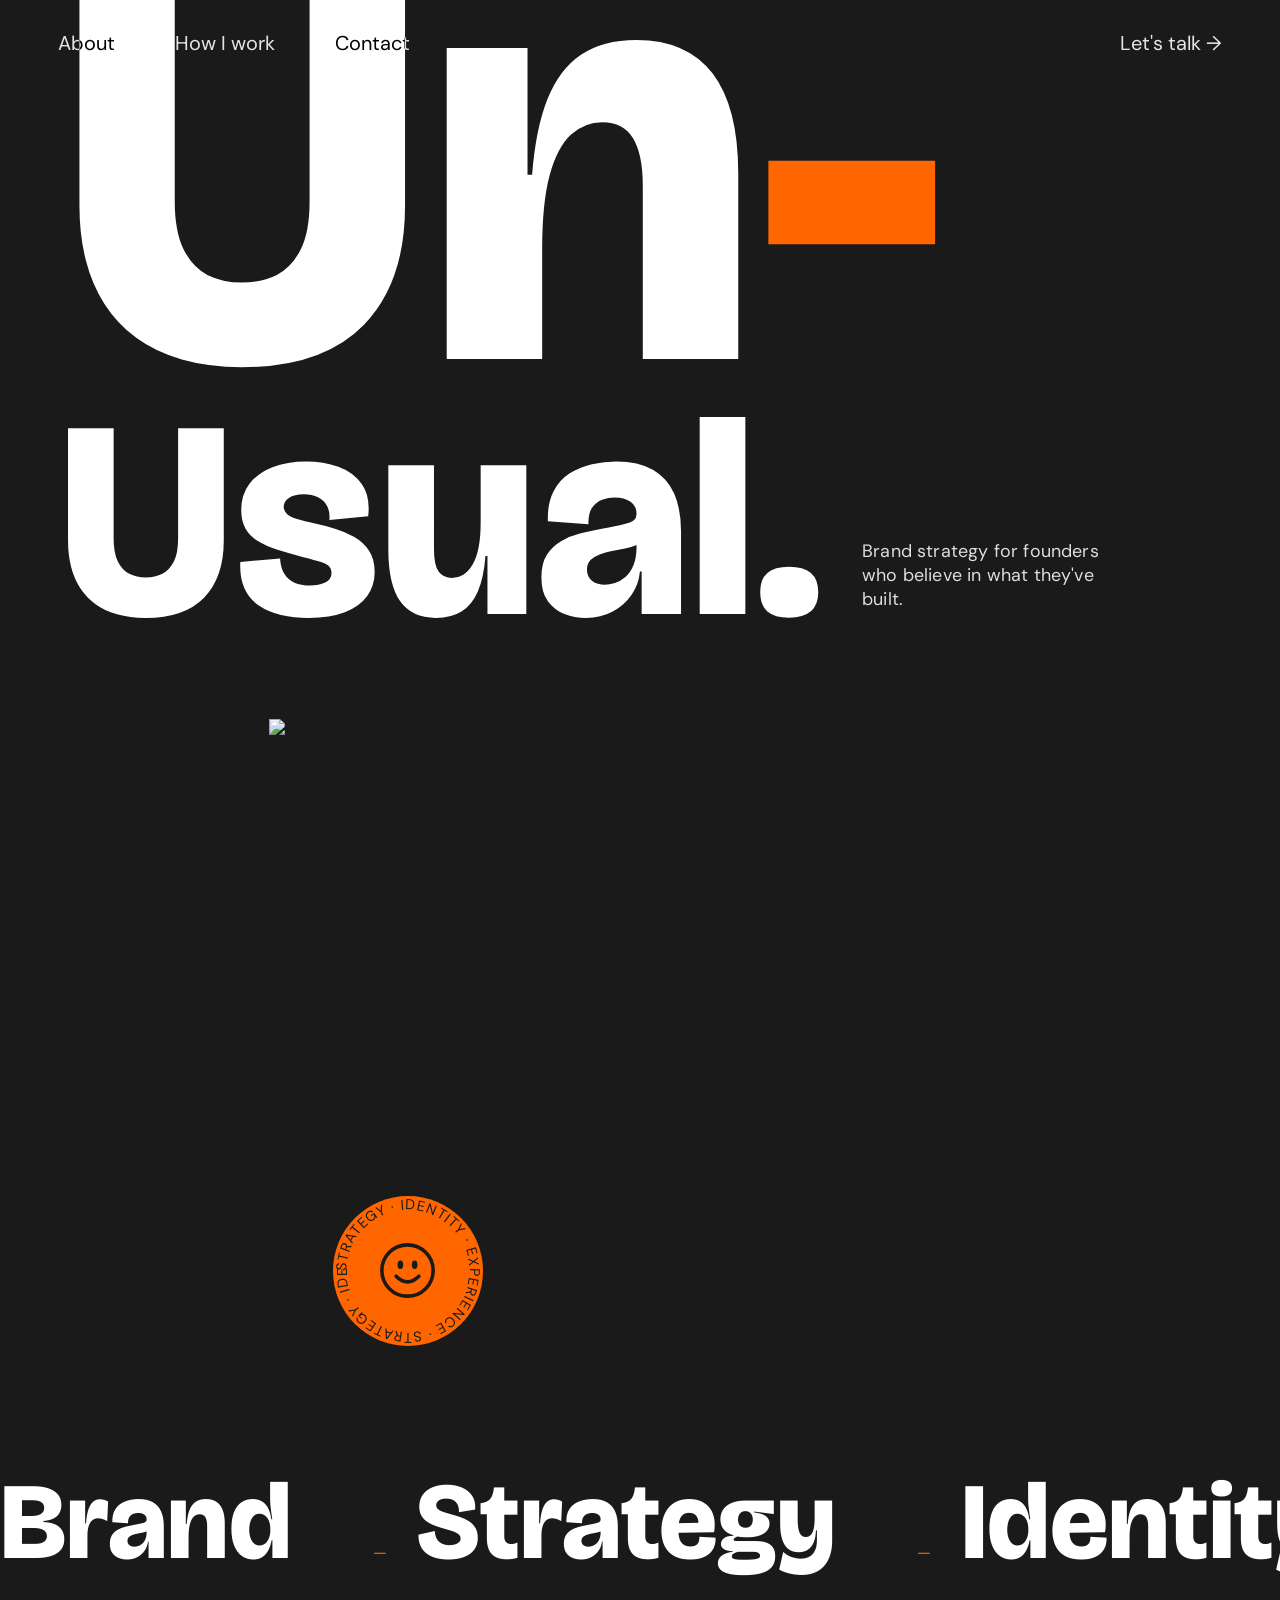
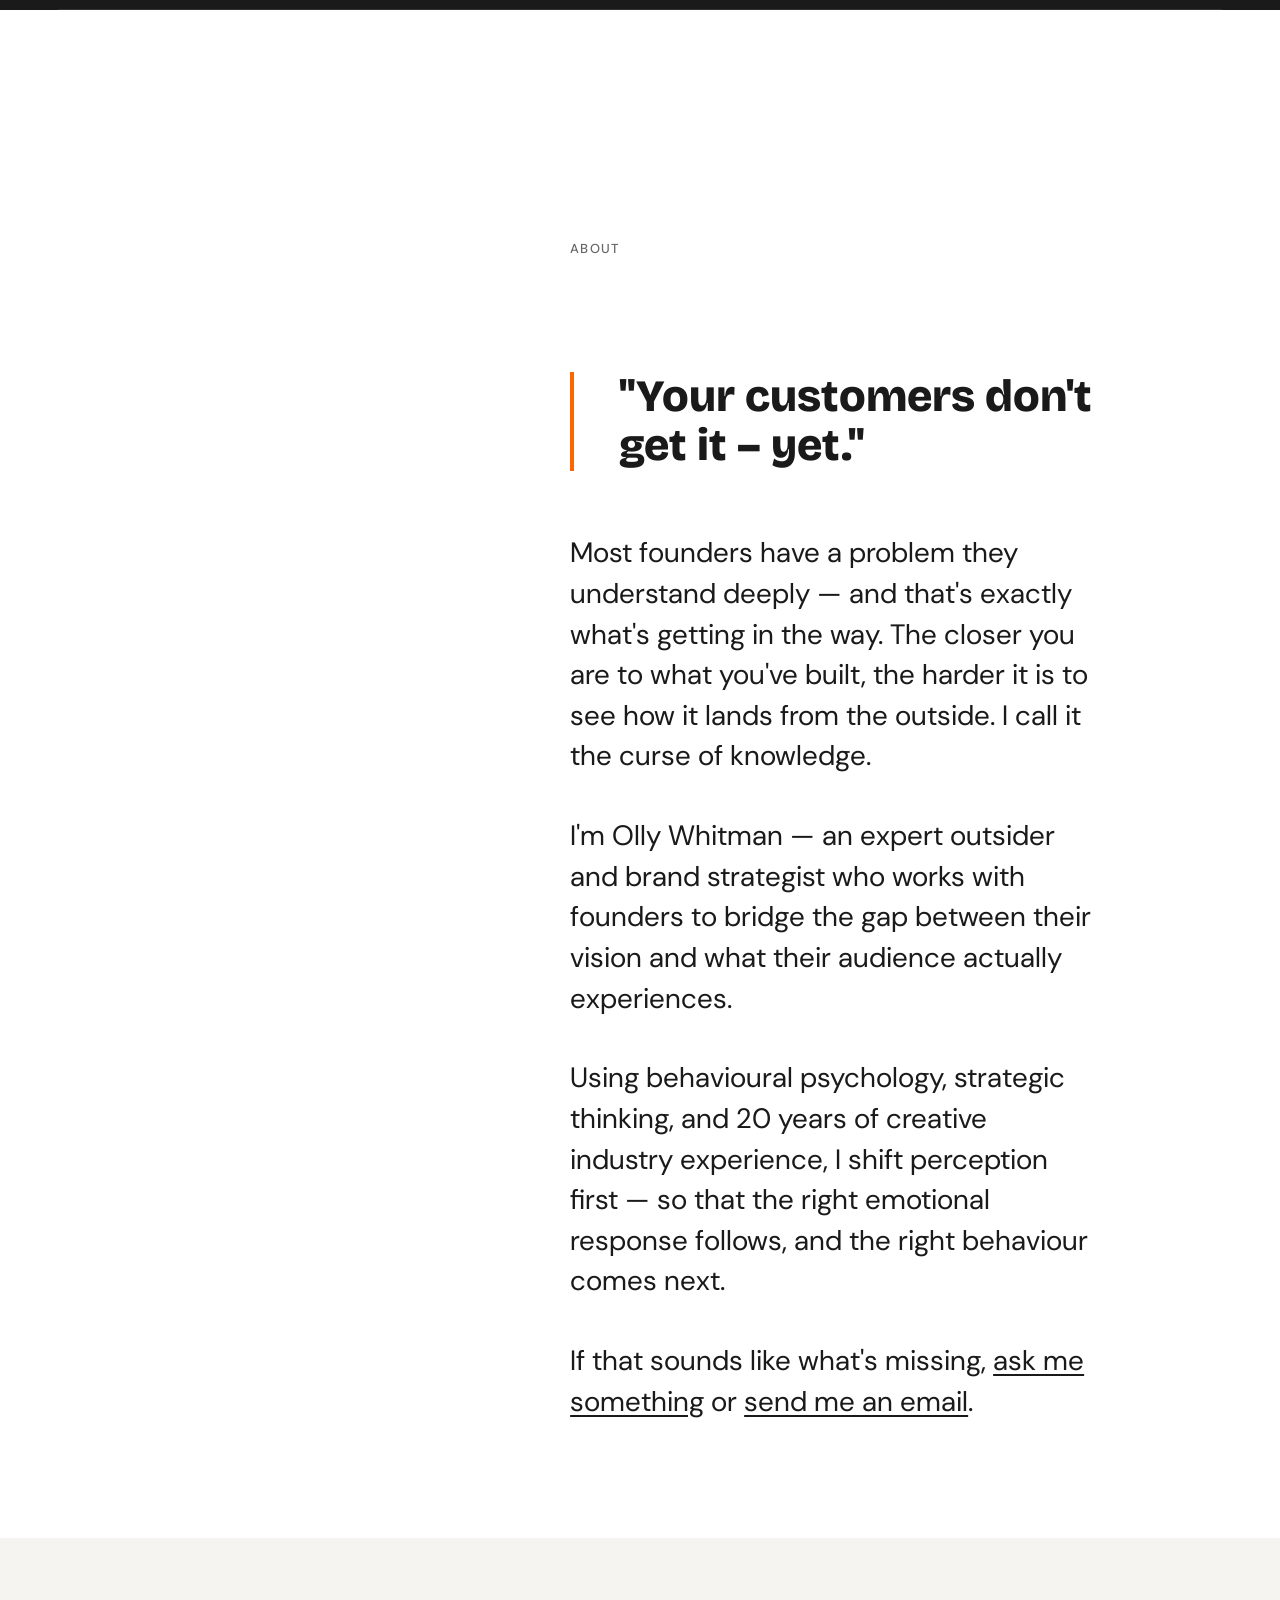
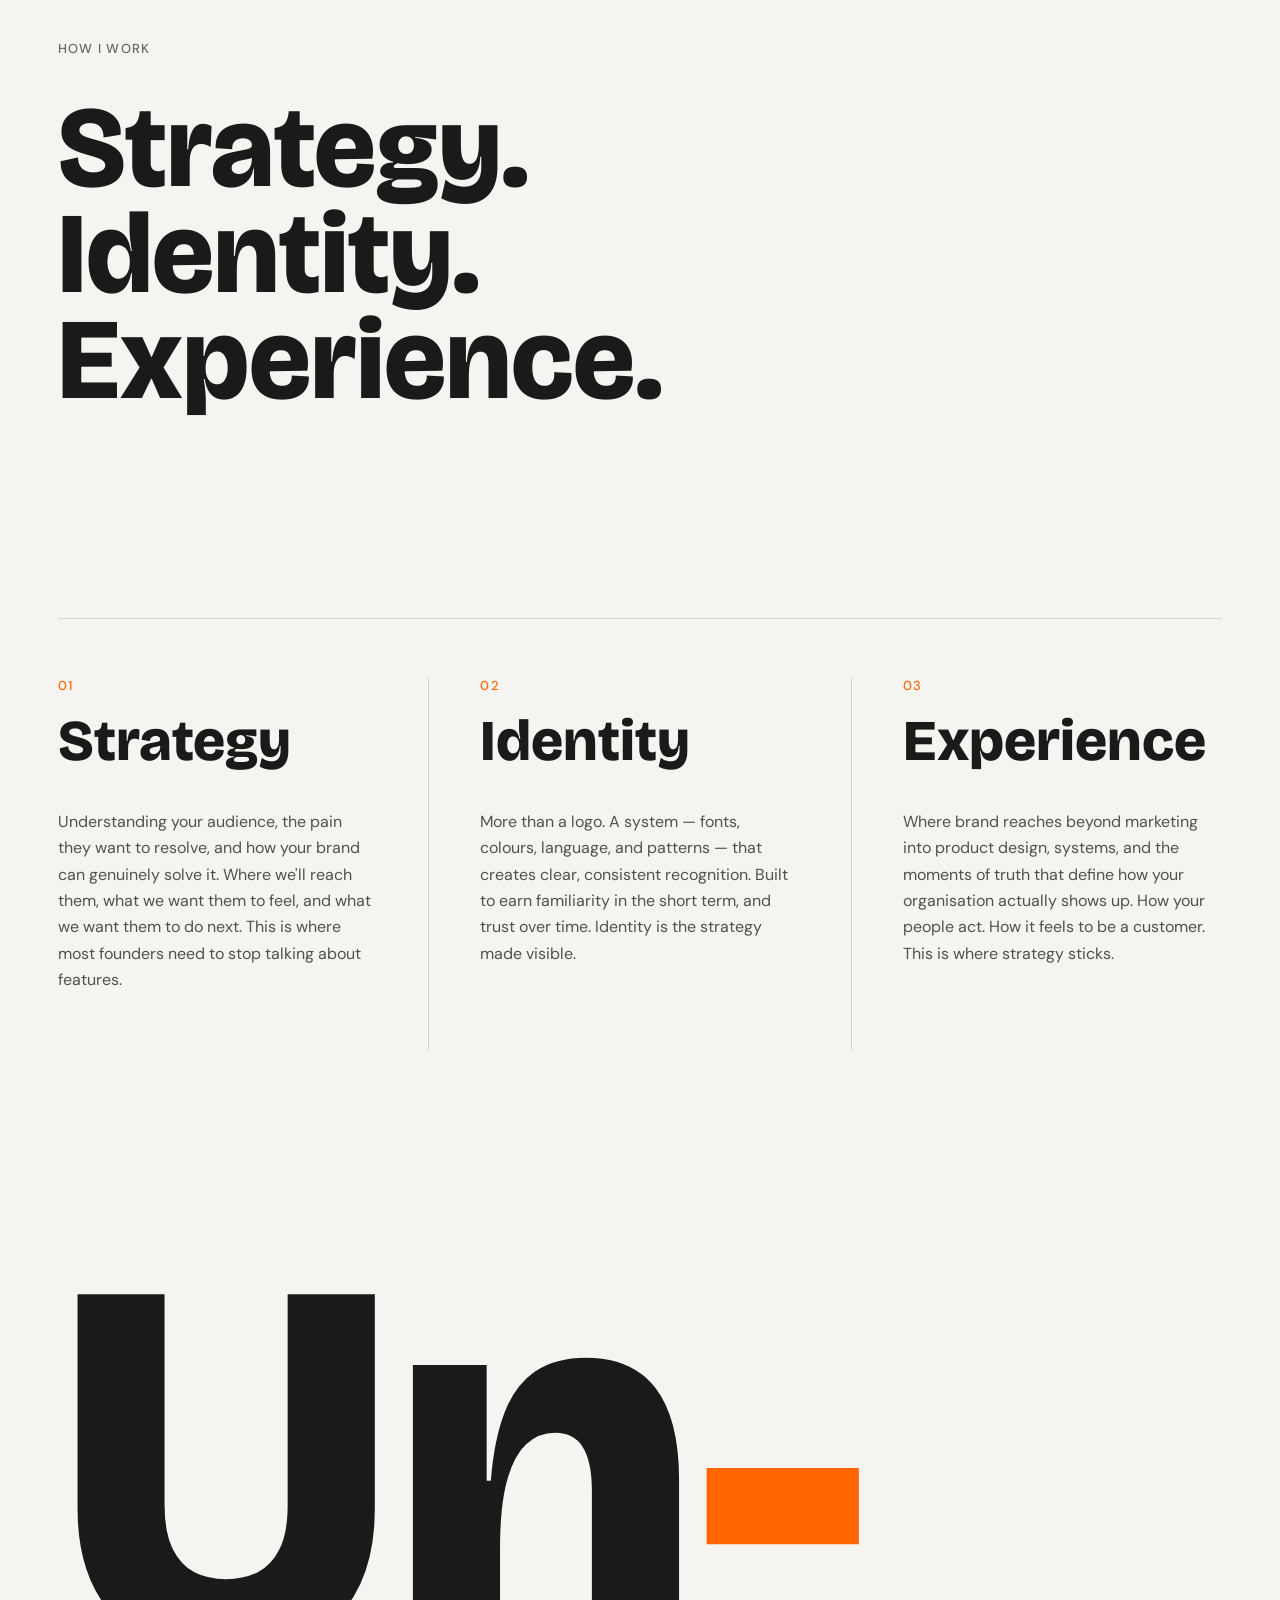
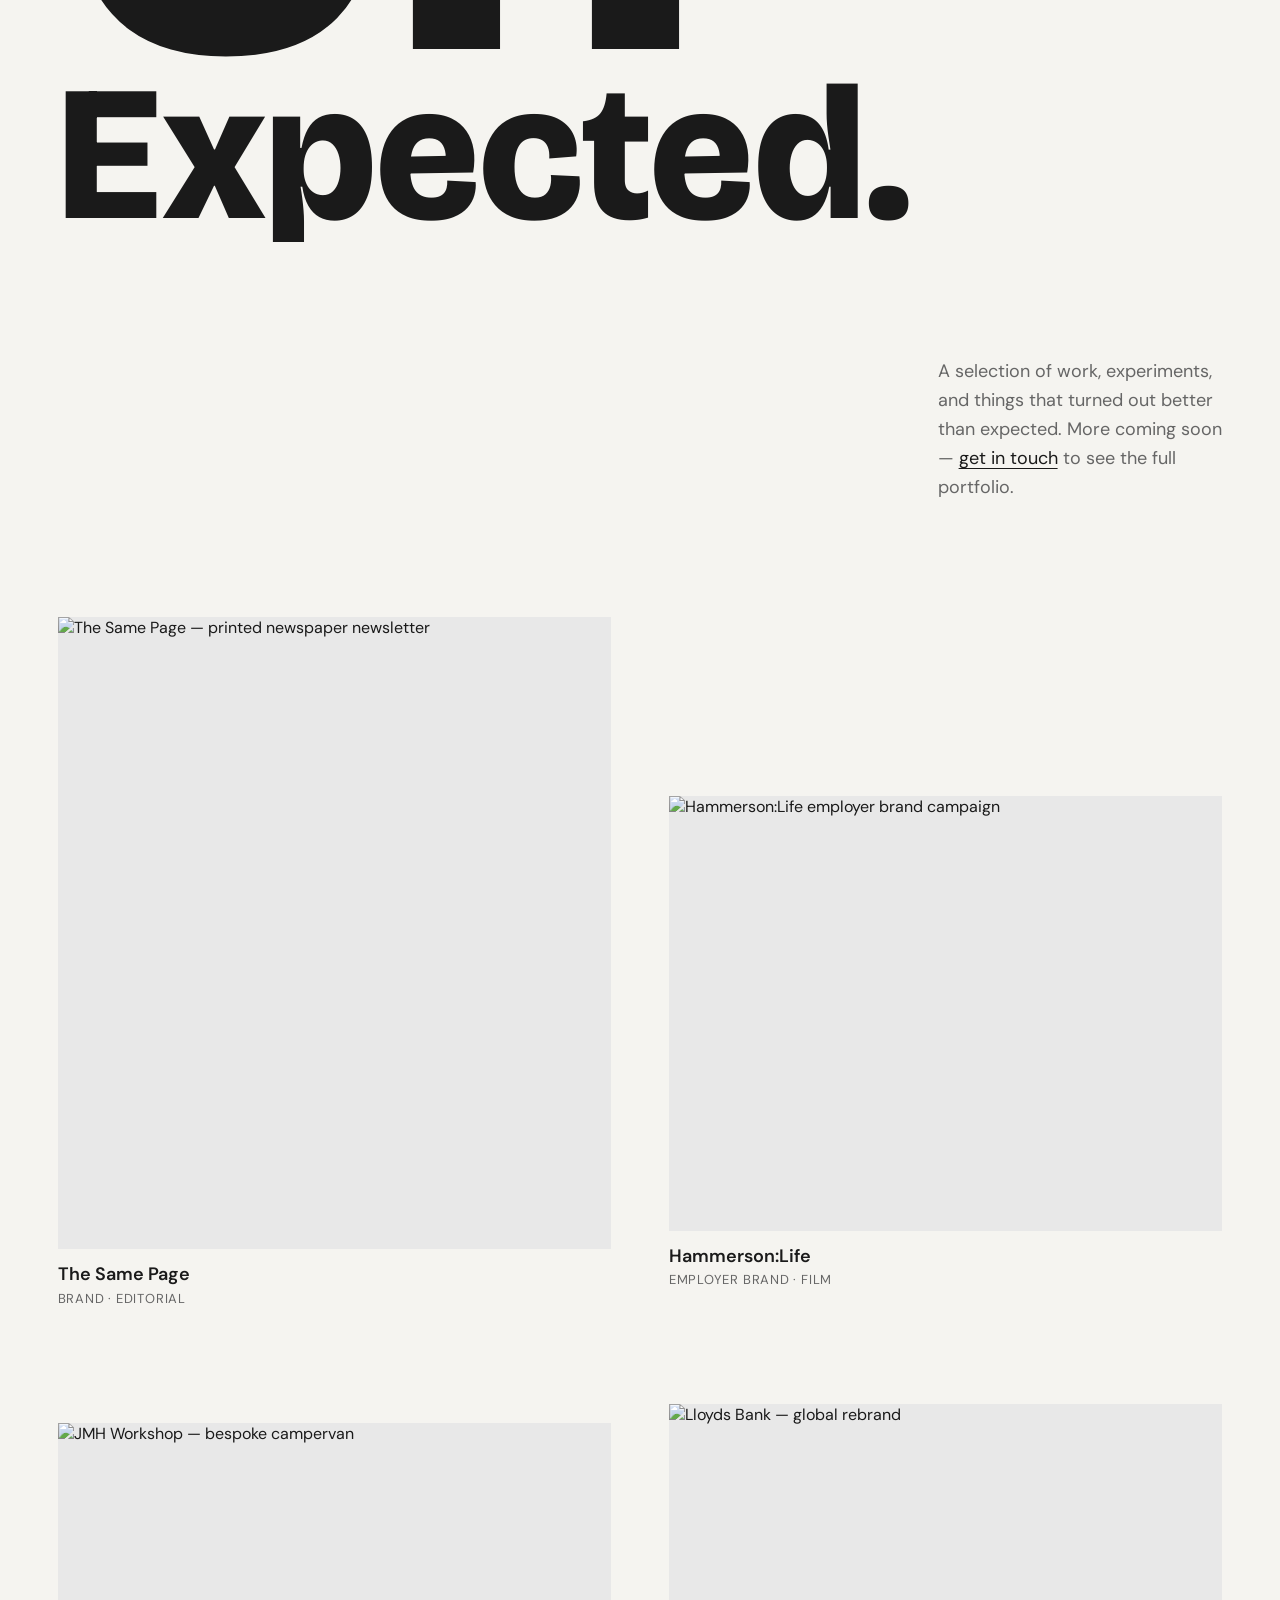
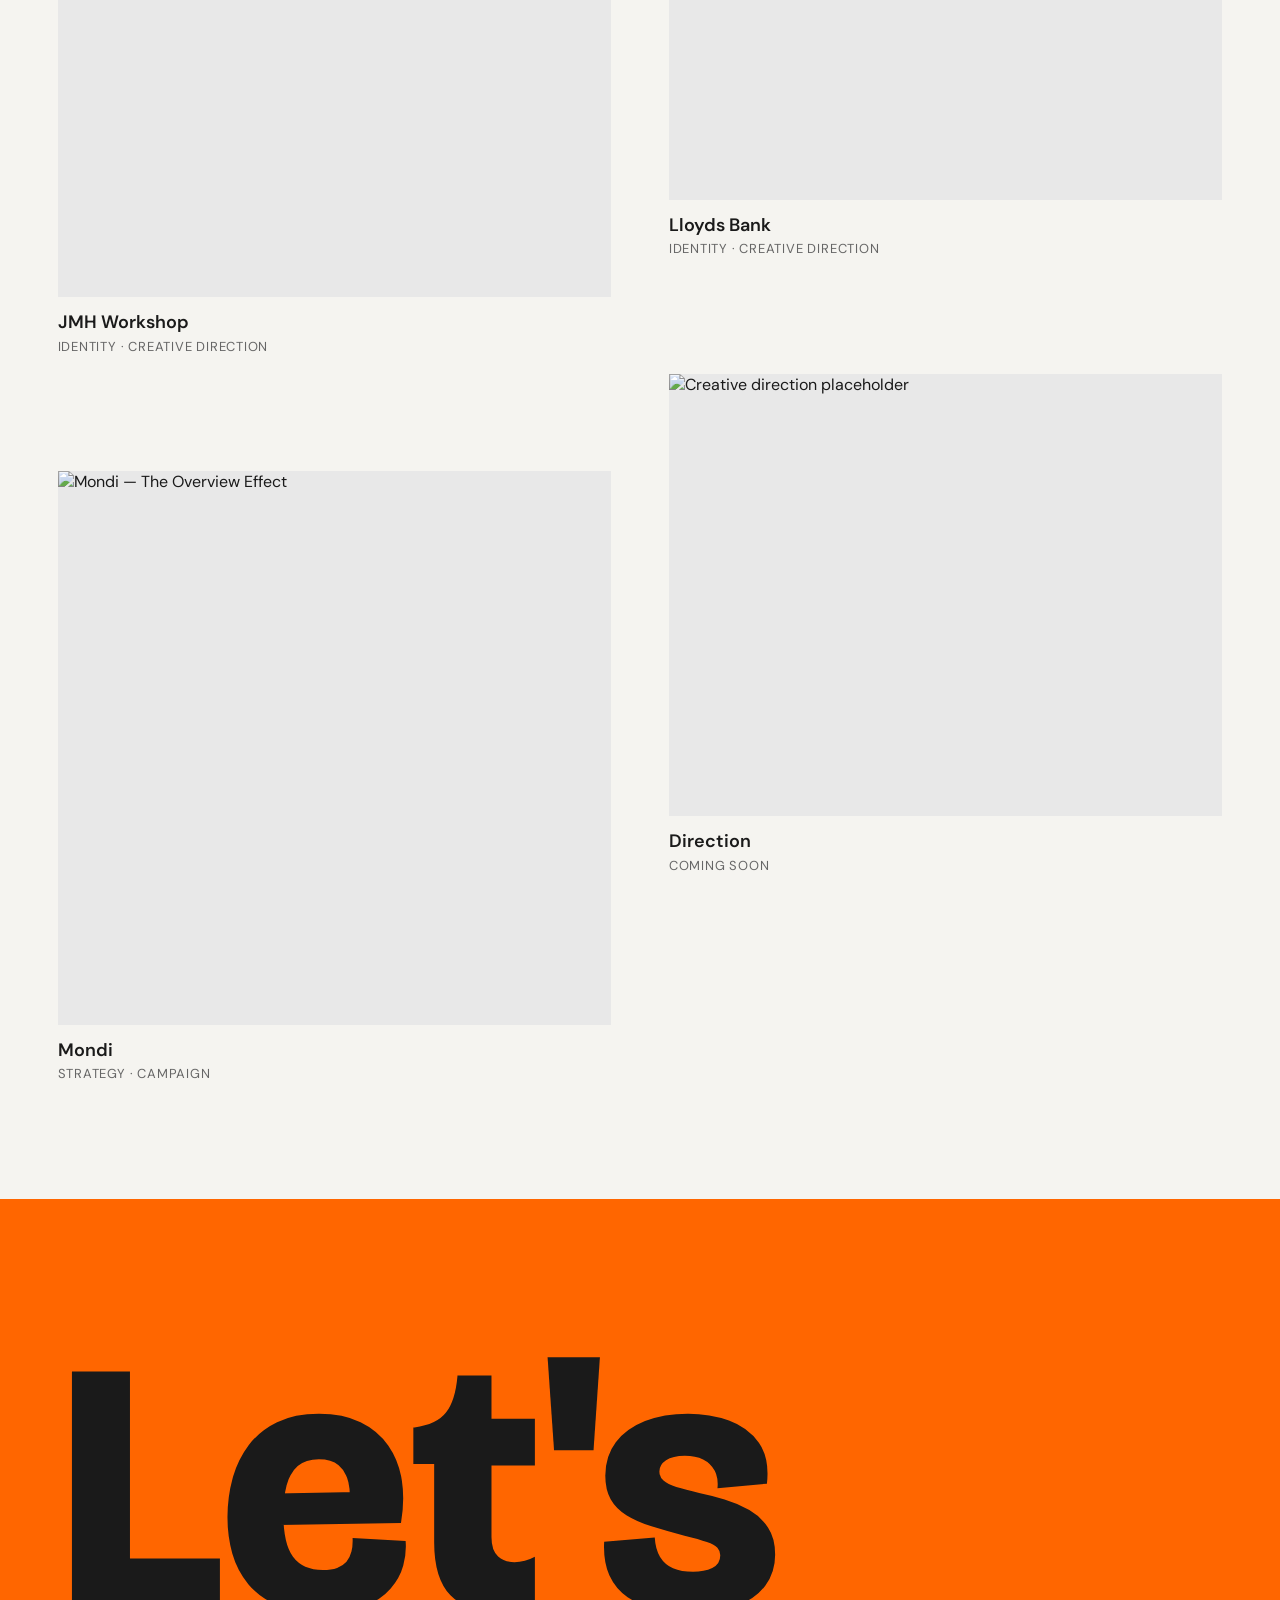
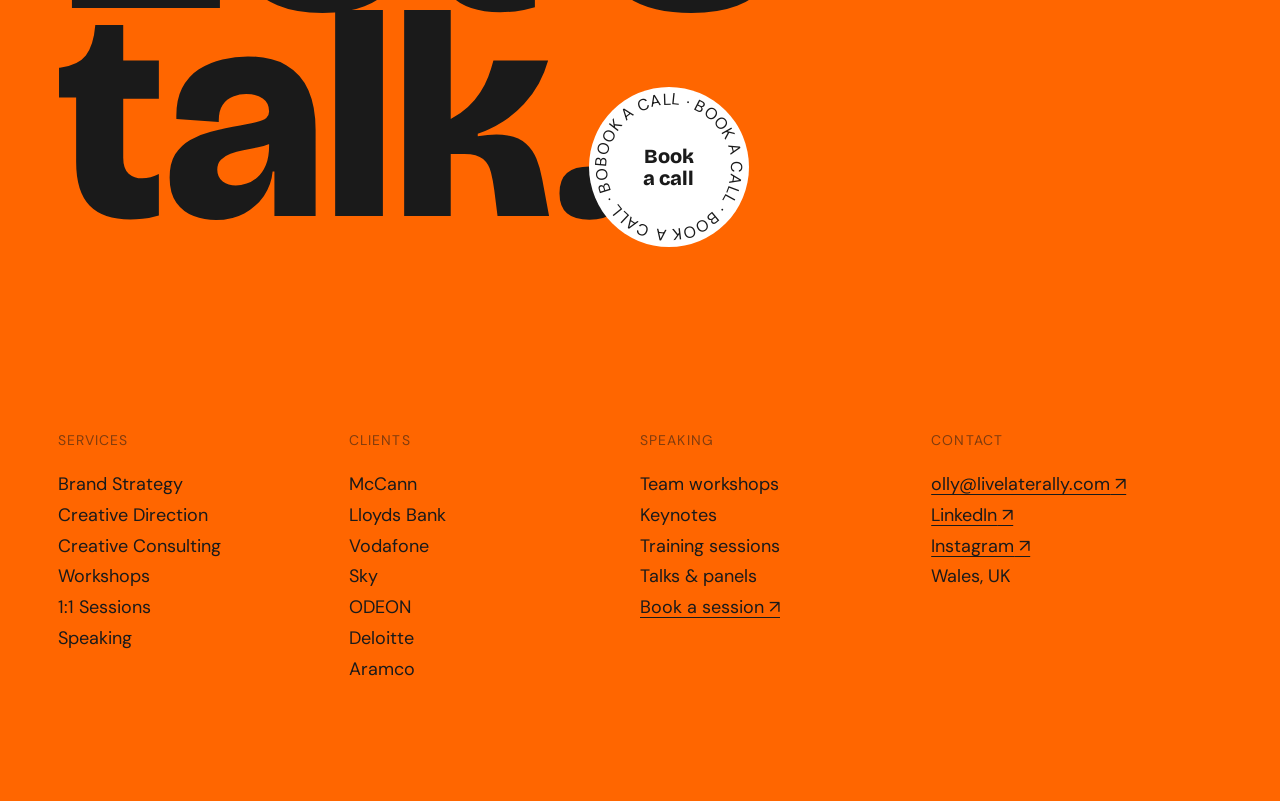
==== commit 8c7900ff: "Add Lloyds Bank case study - New case study page at work/lloyds-bank.html - Replace Experience place" ====
--- a/src/index.html
+++ b/src/index.html
@@ -193,12 +193,12 @@
           <p class="work-item-category">Employer Brand · Film</p>
         </a>
 
-        <a href="#" class="work-item reveal" aria-label="Experience work — coming soon">
-          <div class="work-item-image">
-            <img src="https://picsum.photos/seed/ow-w4/700/500" alt="Experience project placeholder" width="700" height="500">
-          </div>
-          <p class="work-item-title">Experience</p>
-          <p class="work-item-category">Coming soon</p>
+        <a href="work/lloyds-bank.html" class="work-item reveal" aria-label="Lloyds Bank — global rebrand">
+          <div class="work-item-image">
+            <img src="https://images.squarespace-cdn.com/content/v1/64b98e0d6d53c604fd45fe9b/963c3555-5d72-4d59-9ed0-dc8b3a722632/12col_lb_dwr.jpg" alt="Lloyds Bank — global rebrand" width="700" height="500">
+          </div>
+          <p class="work-item-title">Lloyds Bank</p>
+          <p class="work-item-category">Identity · Creative Direction</p>
         </a>
 
         <a href="#" class="work-item reveal" aria-label="Direction work — coming soon">
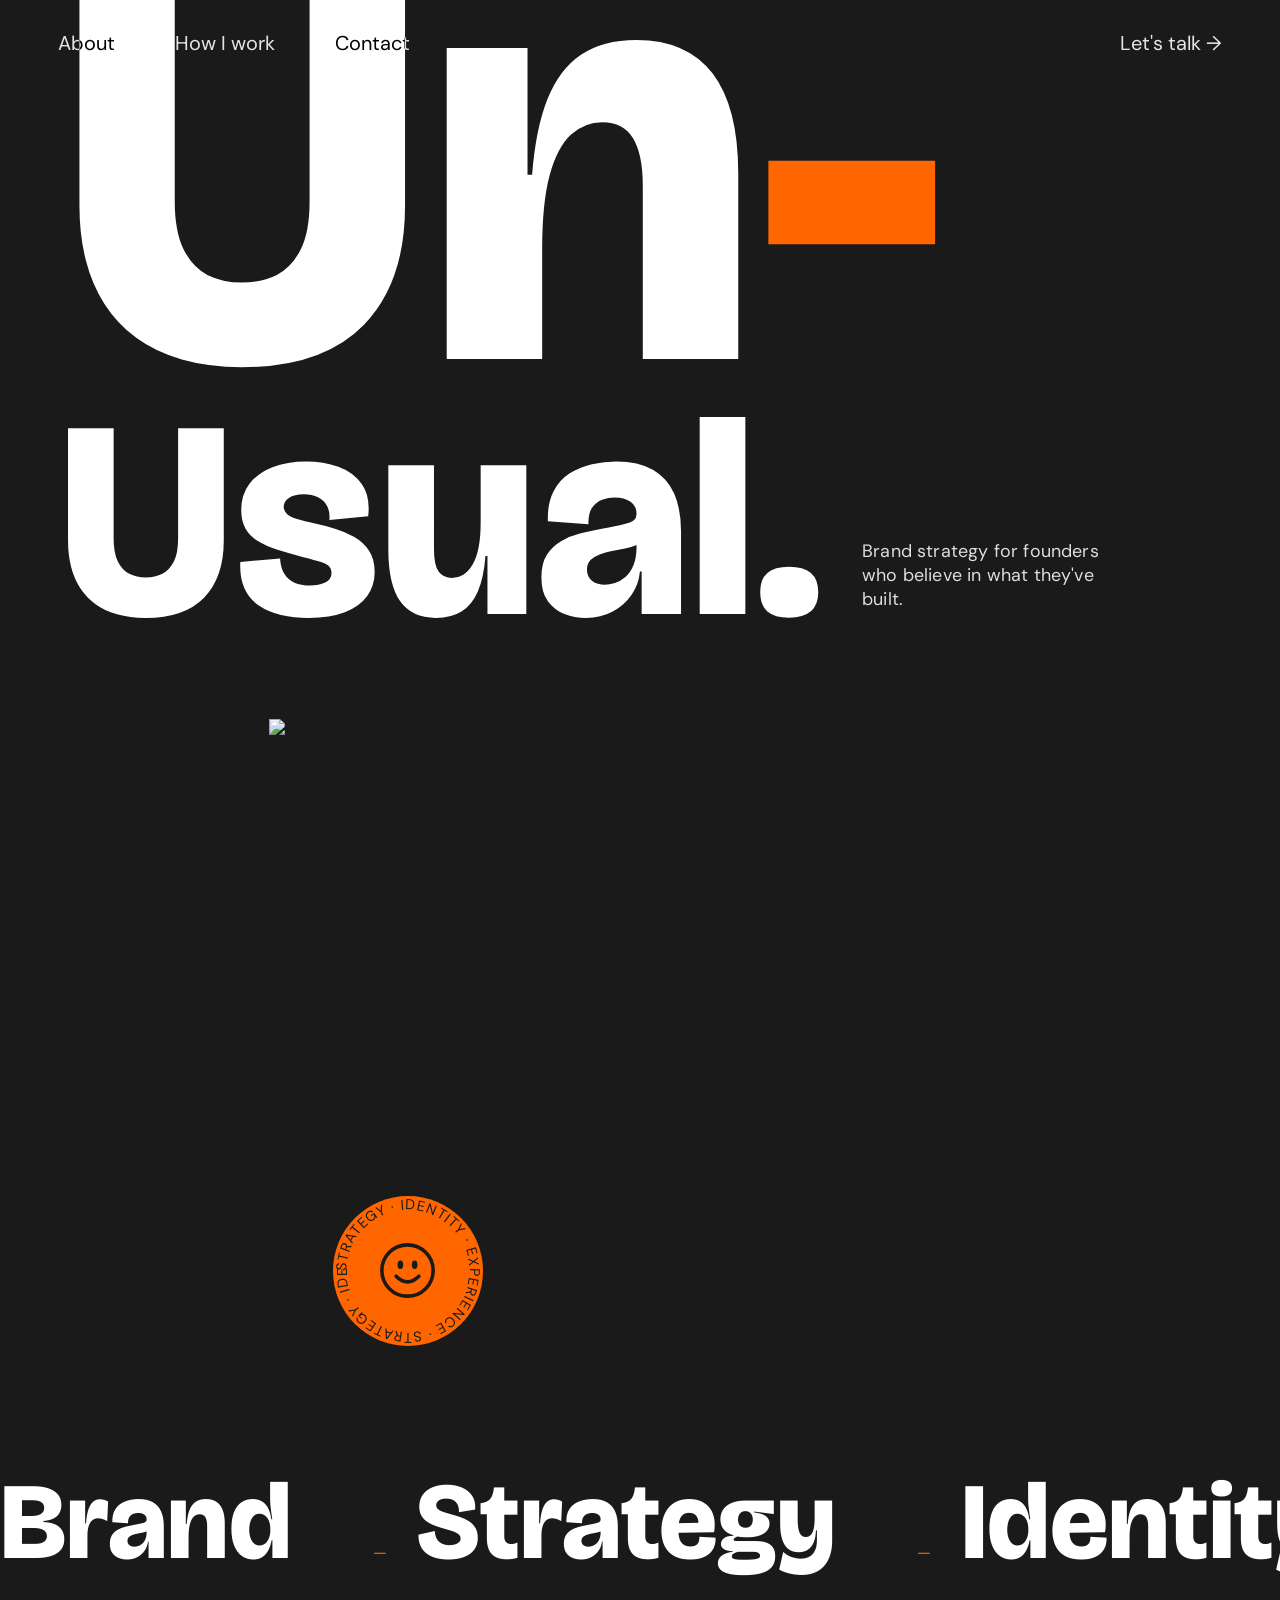
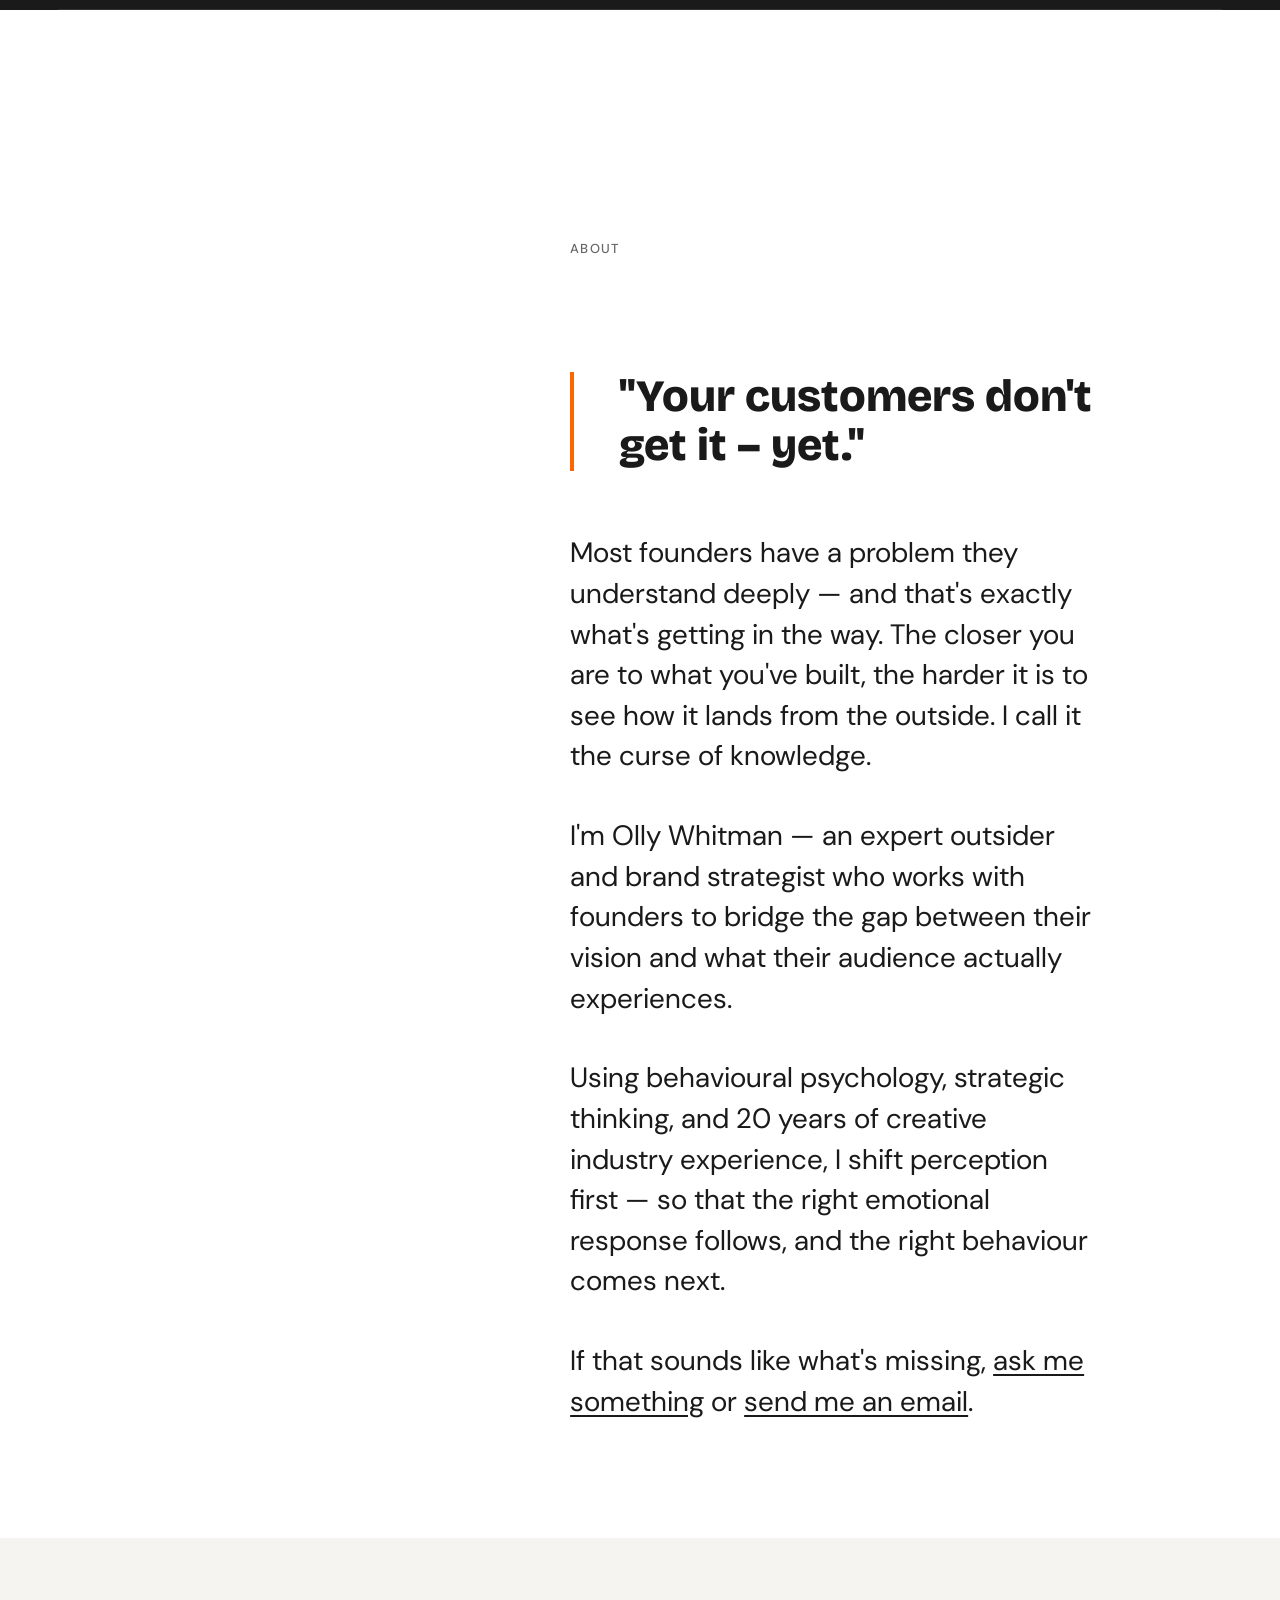
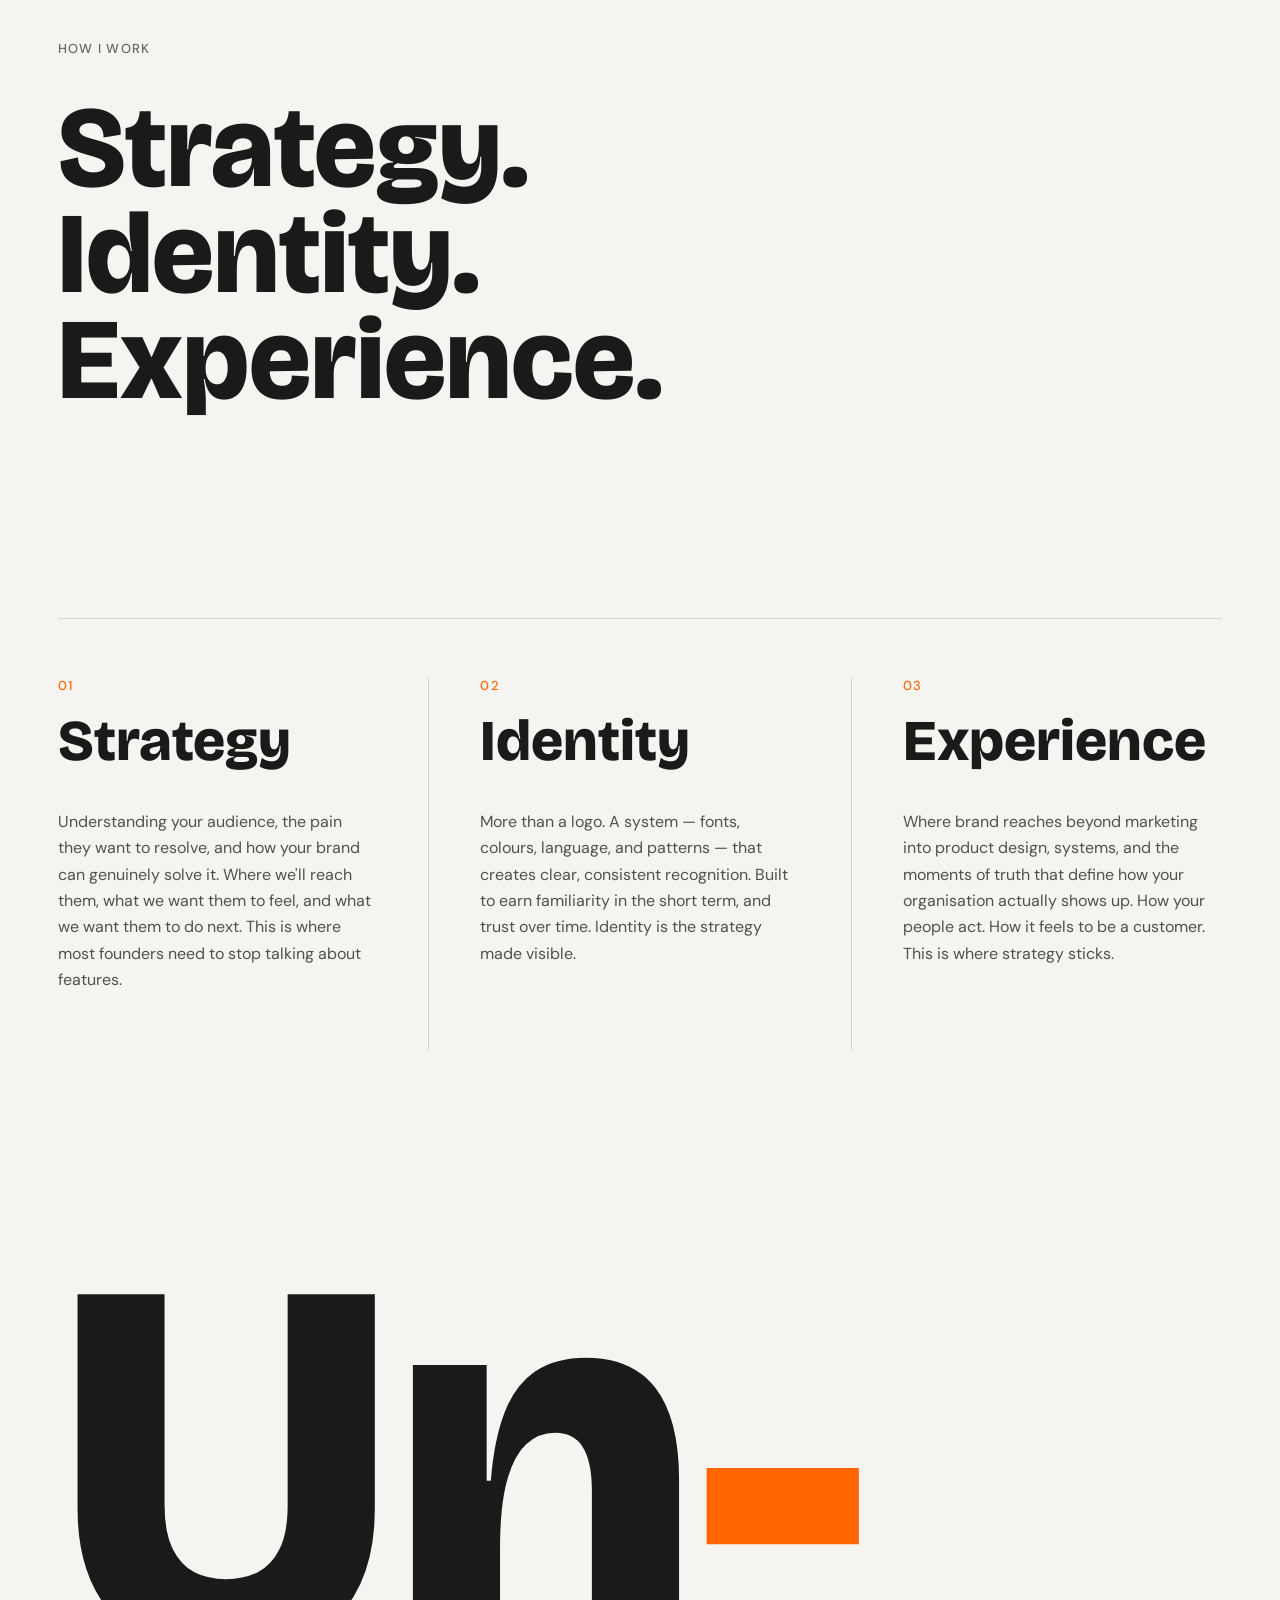
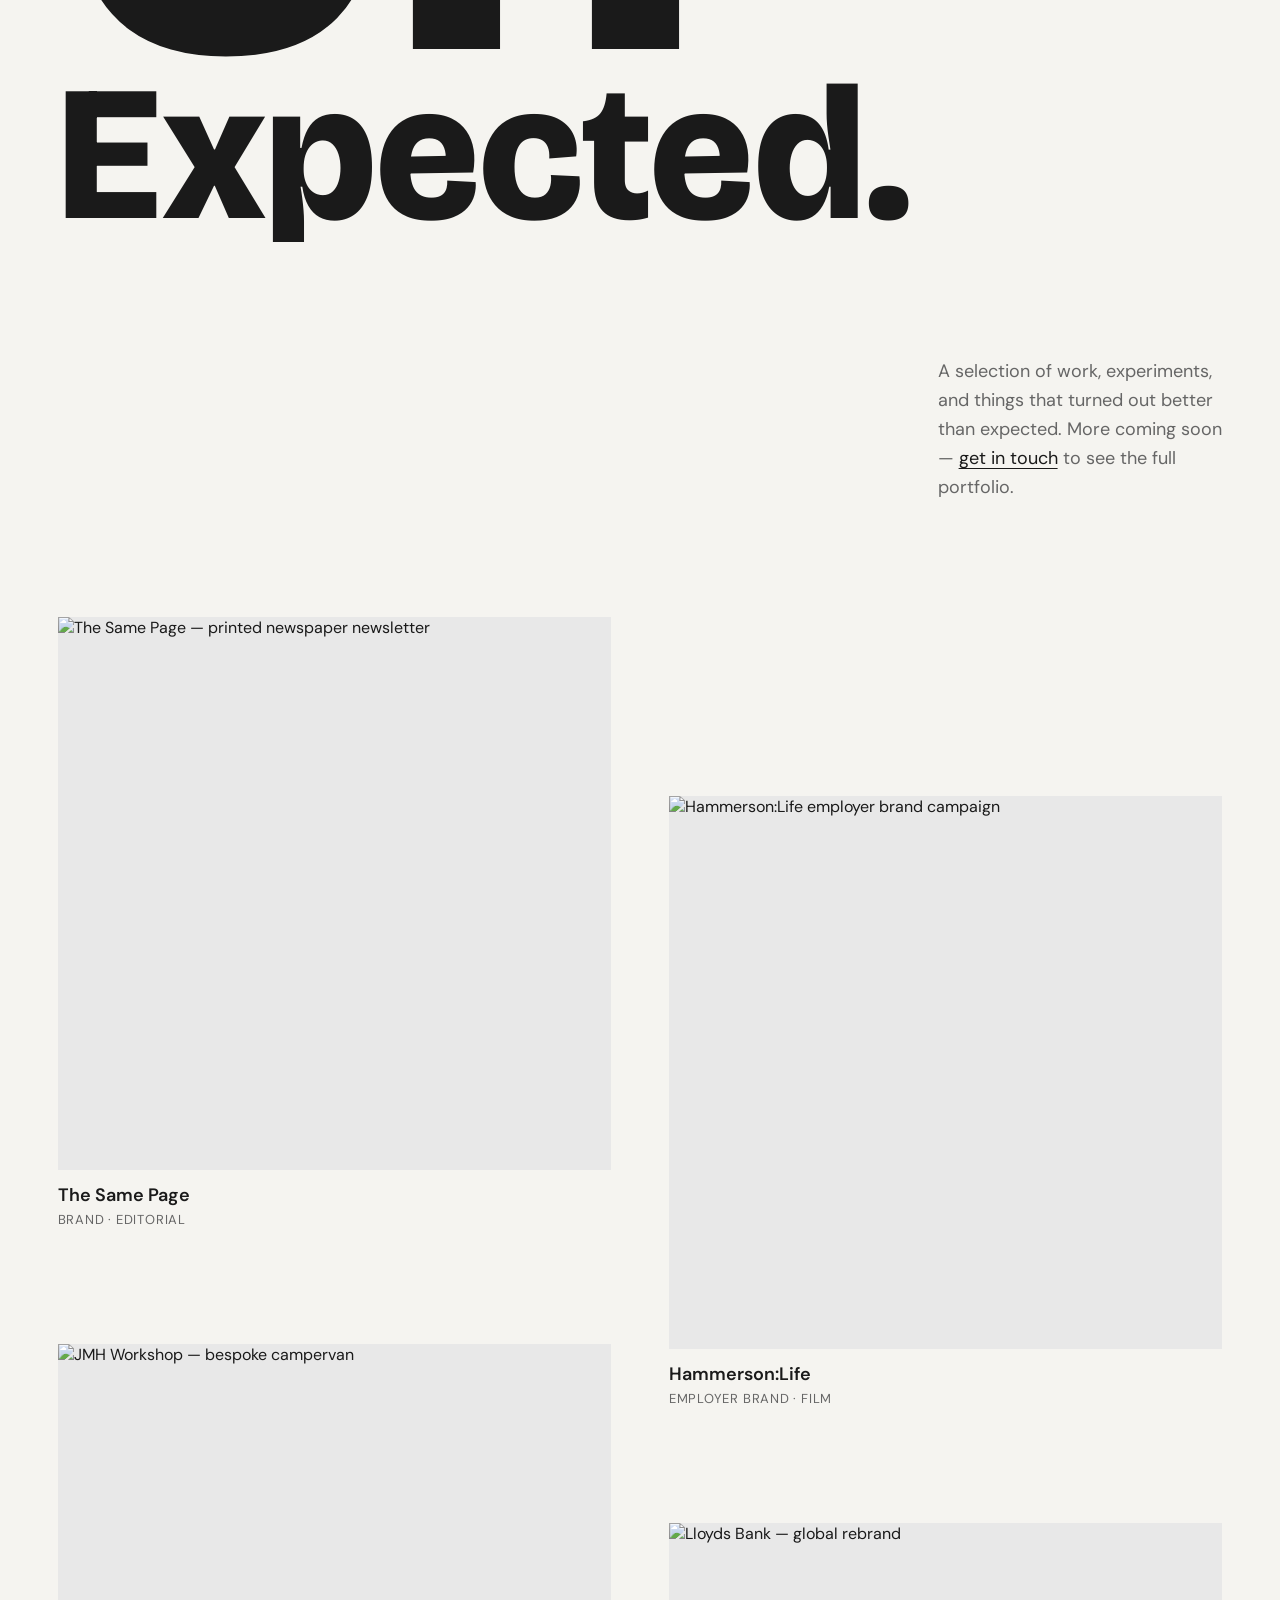
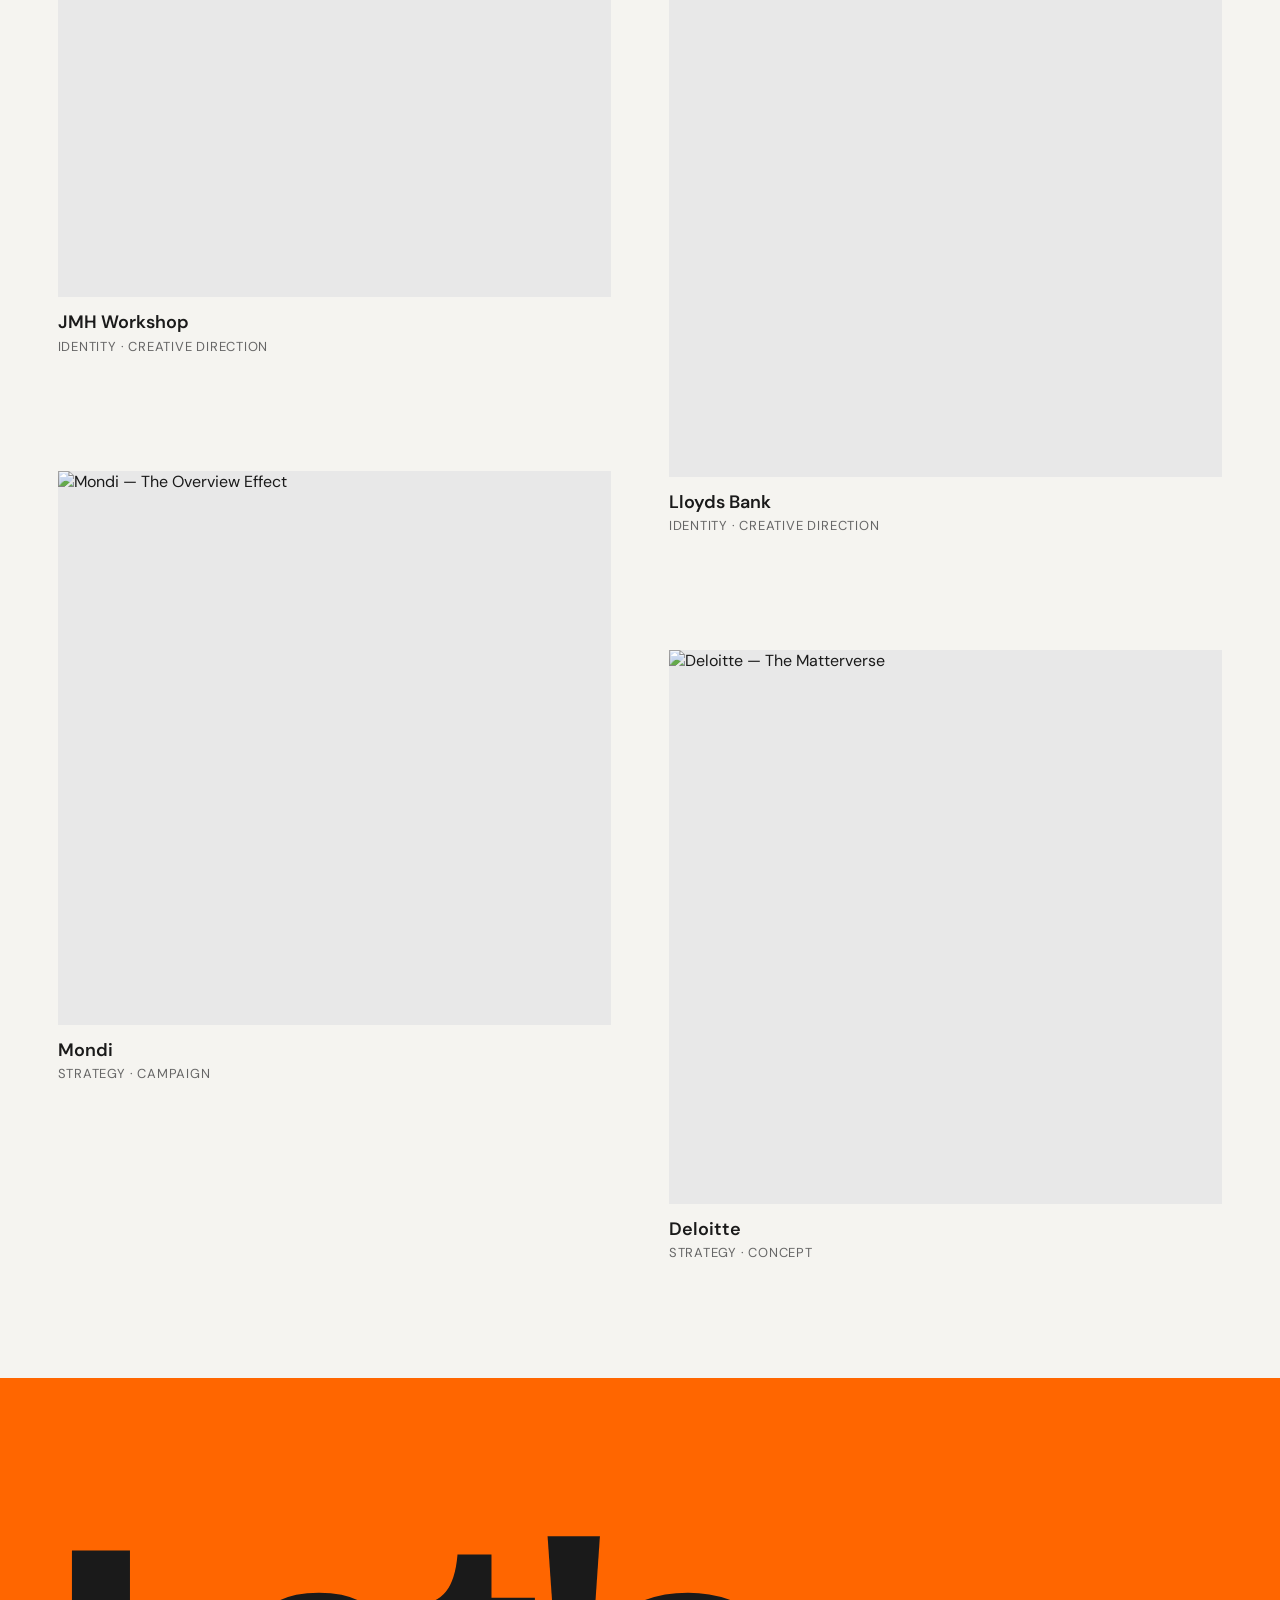
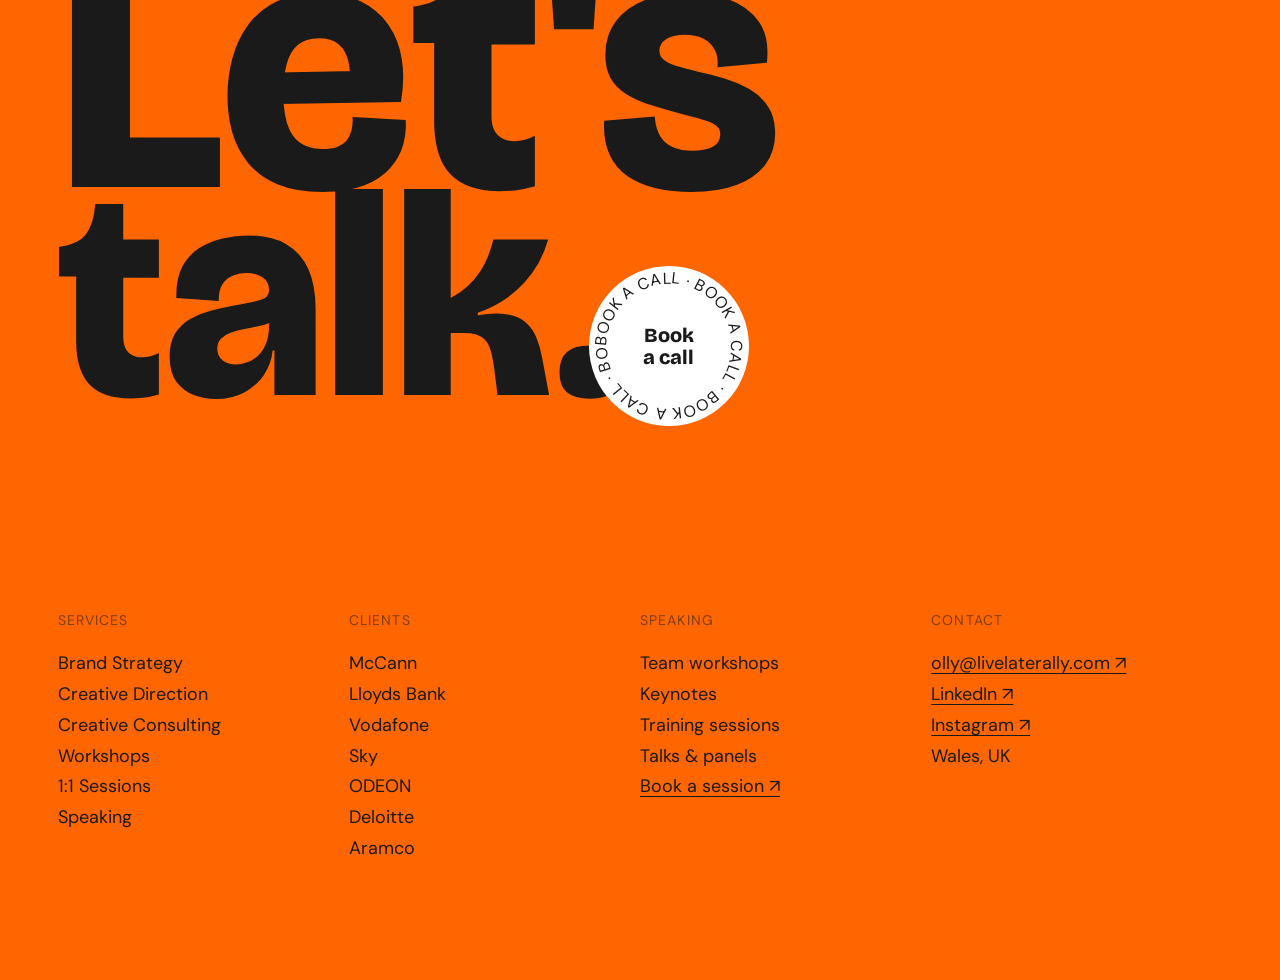
==== commit 1a84edca: "Add Deloitte case study + square work grid images - New case study page at work/deloitte.html - Repl" ====
--- a/src/index.html
+++ b/src/index.html
@@ -201,12 +201,12 @@
           <p class="work-item-category">Identity · Creative Direction</p>
         </a>
 
-        <a href="#" class="work-item reveal" aria-label="Direction work — coming soon">
-          <div class="work-item-image">
-            <img src="https://picsum.photos/seed/ow-w6/700/560" alt="Creative direction placeholder" width="700" height="560">
-          </div>
-          <p class="work-item-title">Direction</p>
-          <p class="work-item-category">Coming soon</p>
+        <a href="work/deloitte.html" class="work-item reveal" aria-label="Deloitte — The Matterverse">
+          <div class="work-item-image">
+            <img src="https://images.squarespace-cdn.com/content/v1/64b98e0d6d53c604fd45fe9b/4b625e7f-8bdb-4c98-a6fa-11584563797e/Matterverse.png" alt="Deloitte — The Matterverse" width="700" height="560">
+          </div>
+          <p class="work-item-title">Deloitte</p>
+          <p class="work-item-category">Strategy · Concept</p>
         </a>
       </div>
     </div>
--- a/src/styles/sections/playground.css
+++ b/src/styles/sections/playground.css
@@ -151,6 +151,7 @@
 
 .work-item-image {
   width: 100%;
+  aspect-ratio: 1 / 1;
   overflow: hidden;
   margin-bottom: 14px;
   background-color: #e8e8e8;
@@ -158,7 +159,9 @@
 
 .work-item-image img {
   width: 100%;
-  height: auto;
+  height: 100%;
+  object-fit: cover;
+  object-position: center;
   display: block;
   transition: transform 0.5s var(--ease-out);
   filter: grayscale(20%);
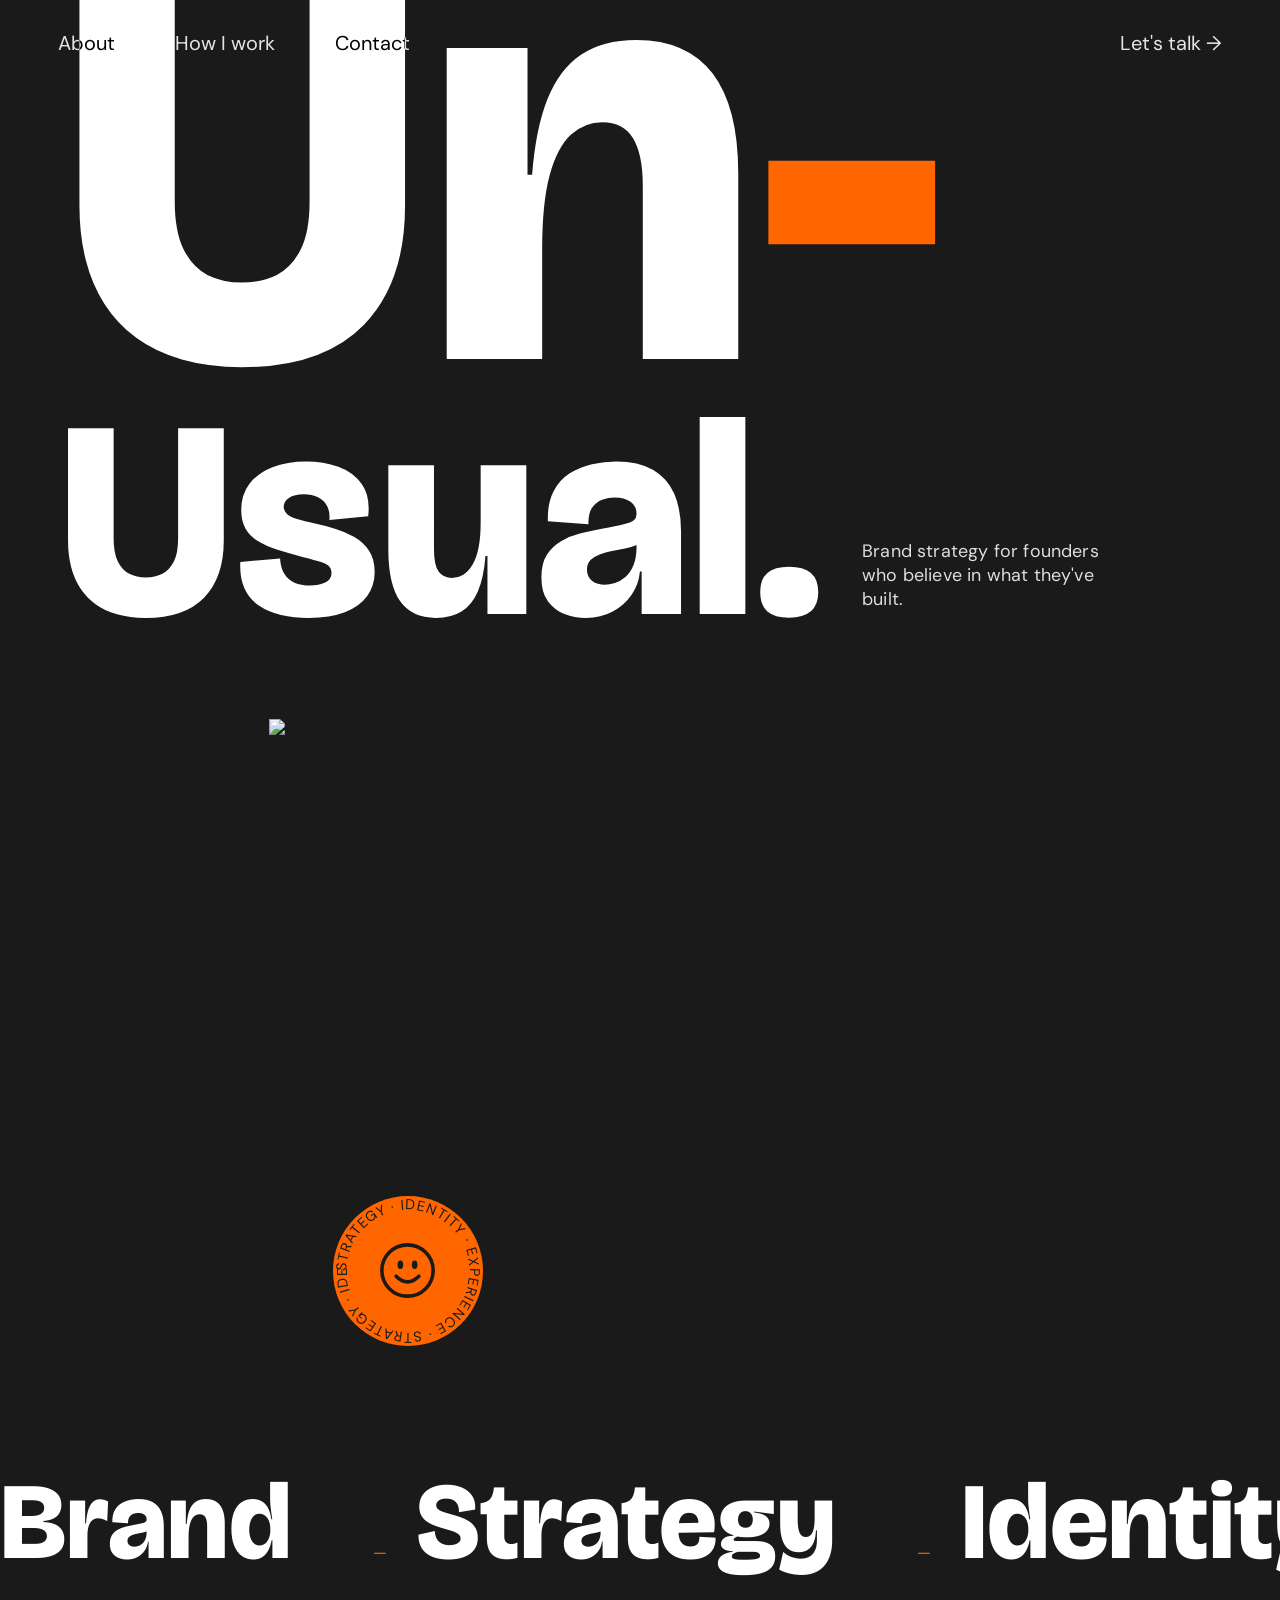
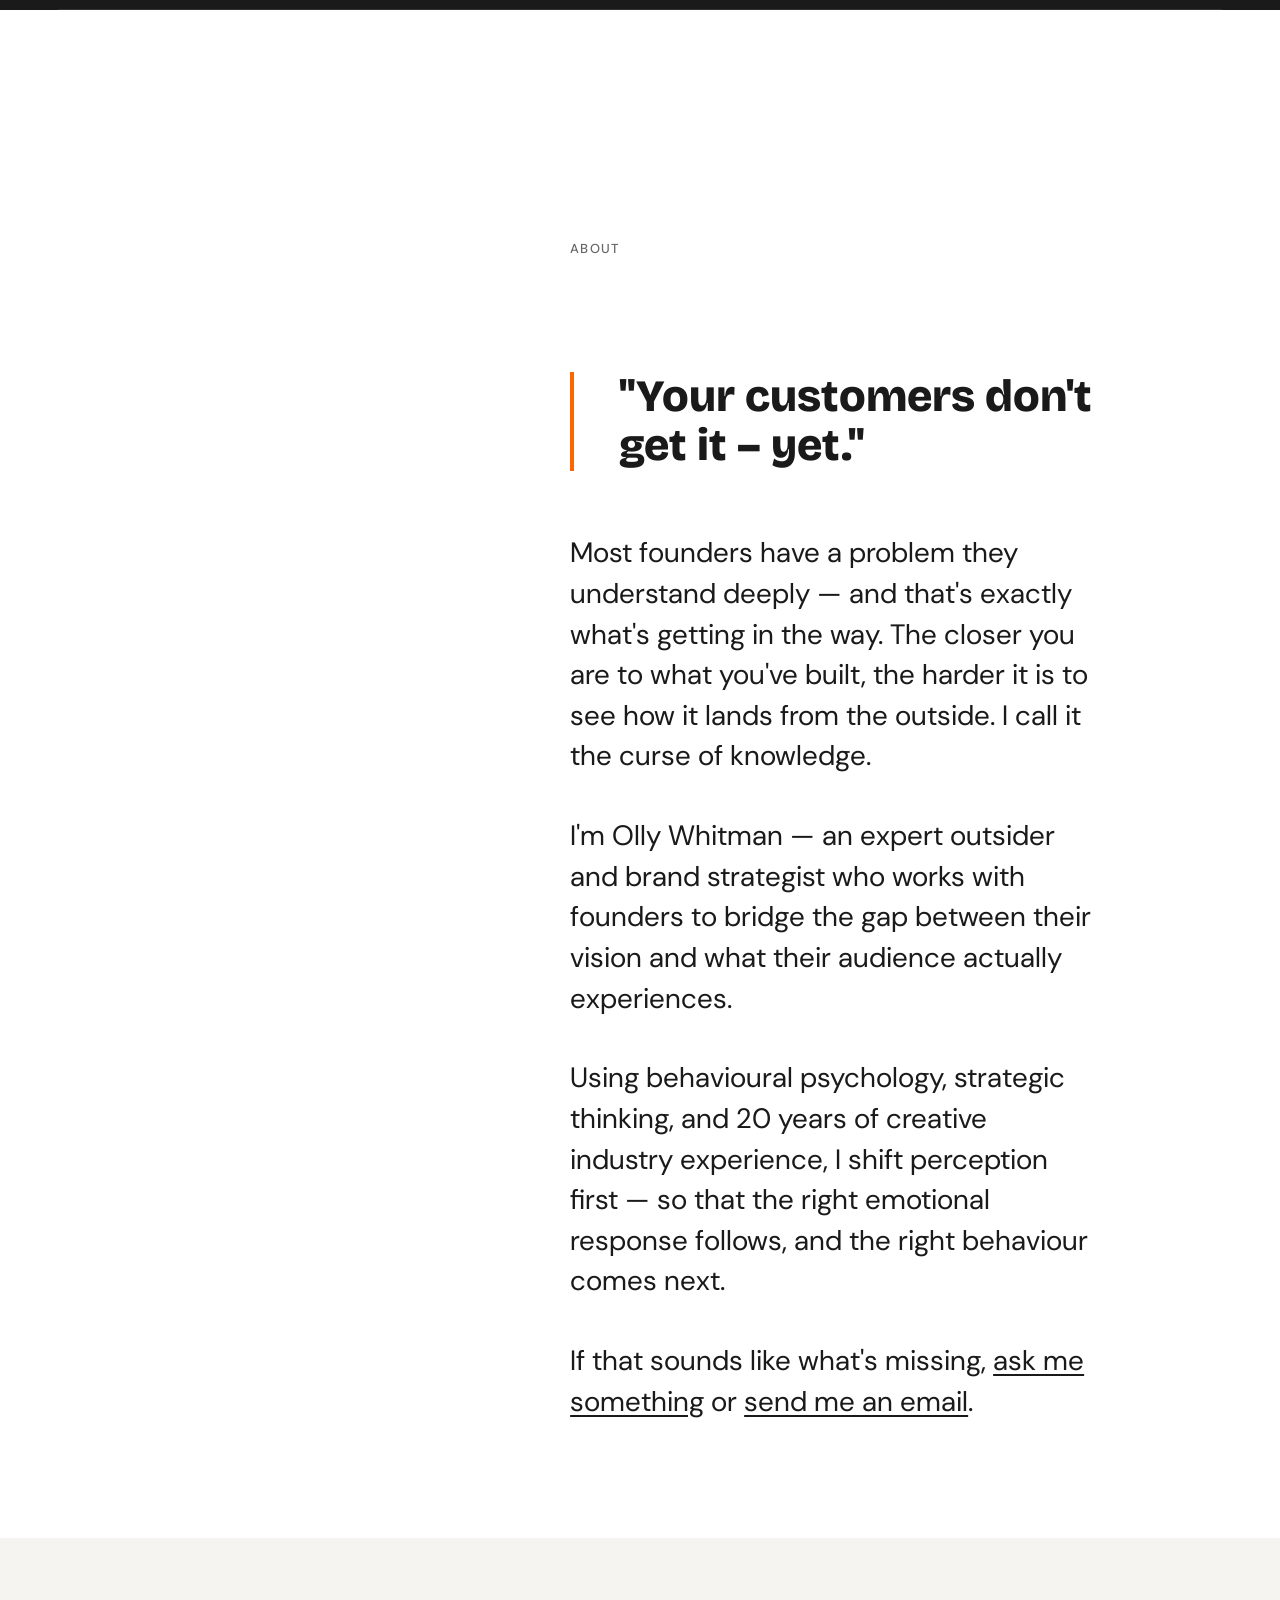
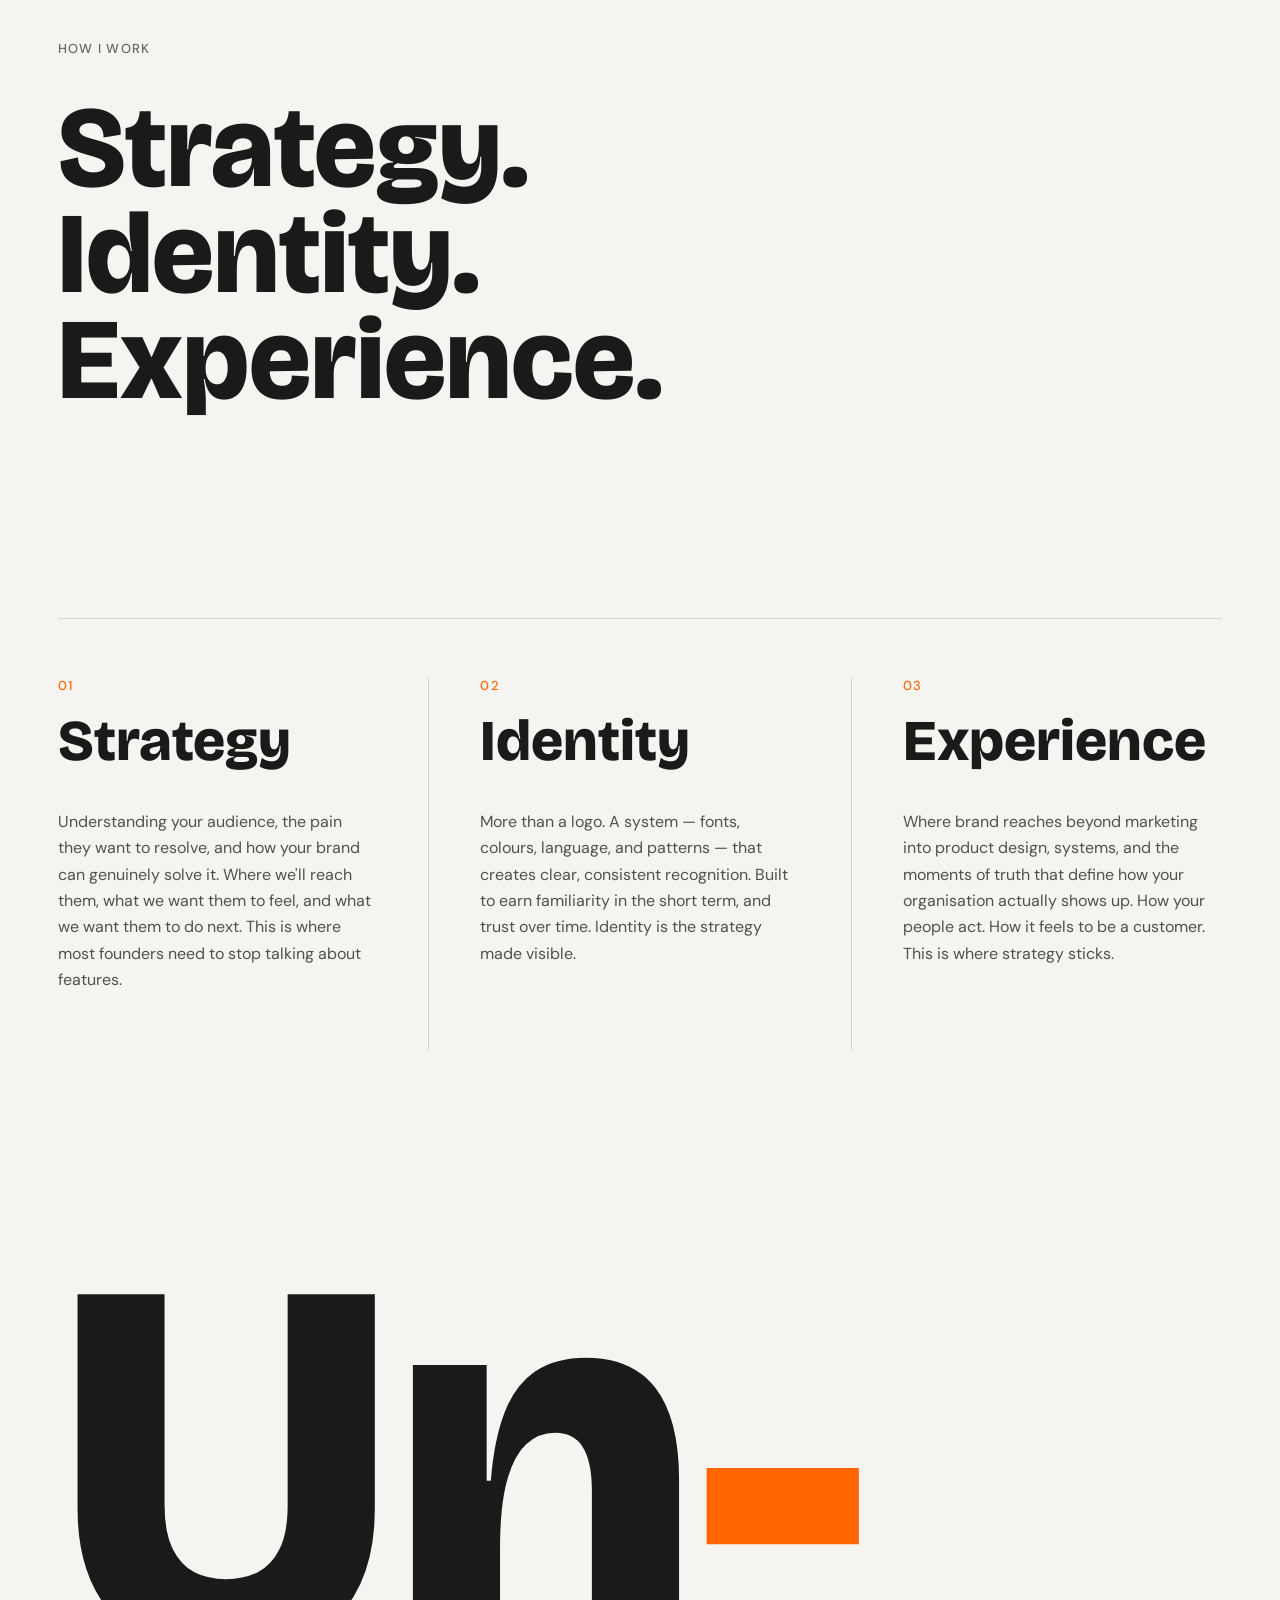
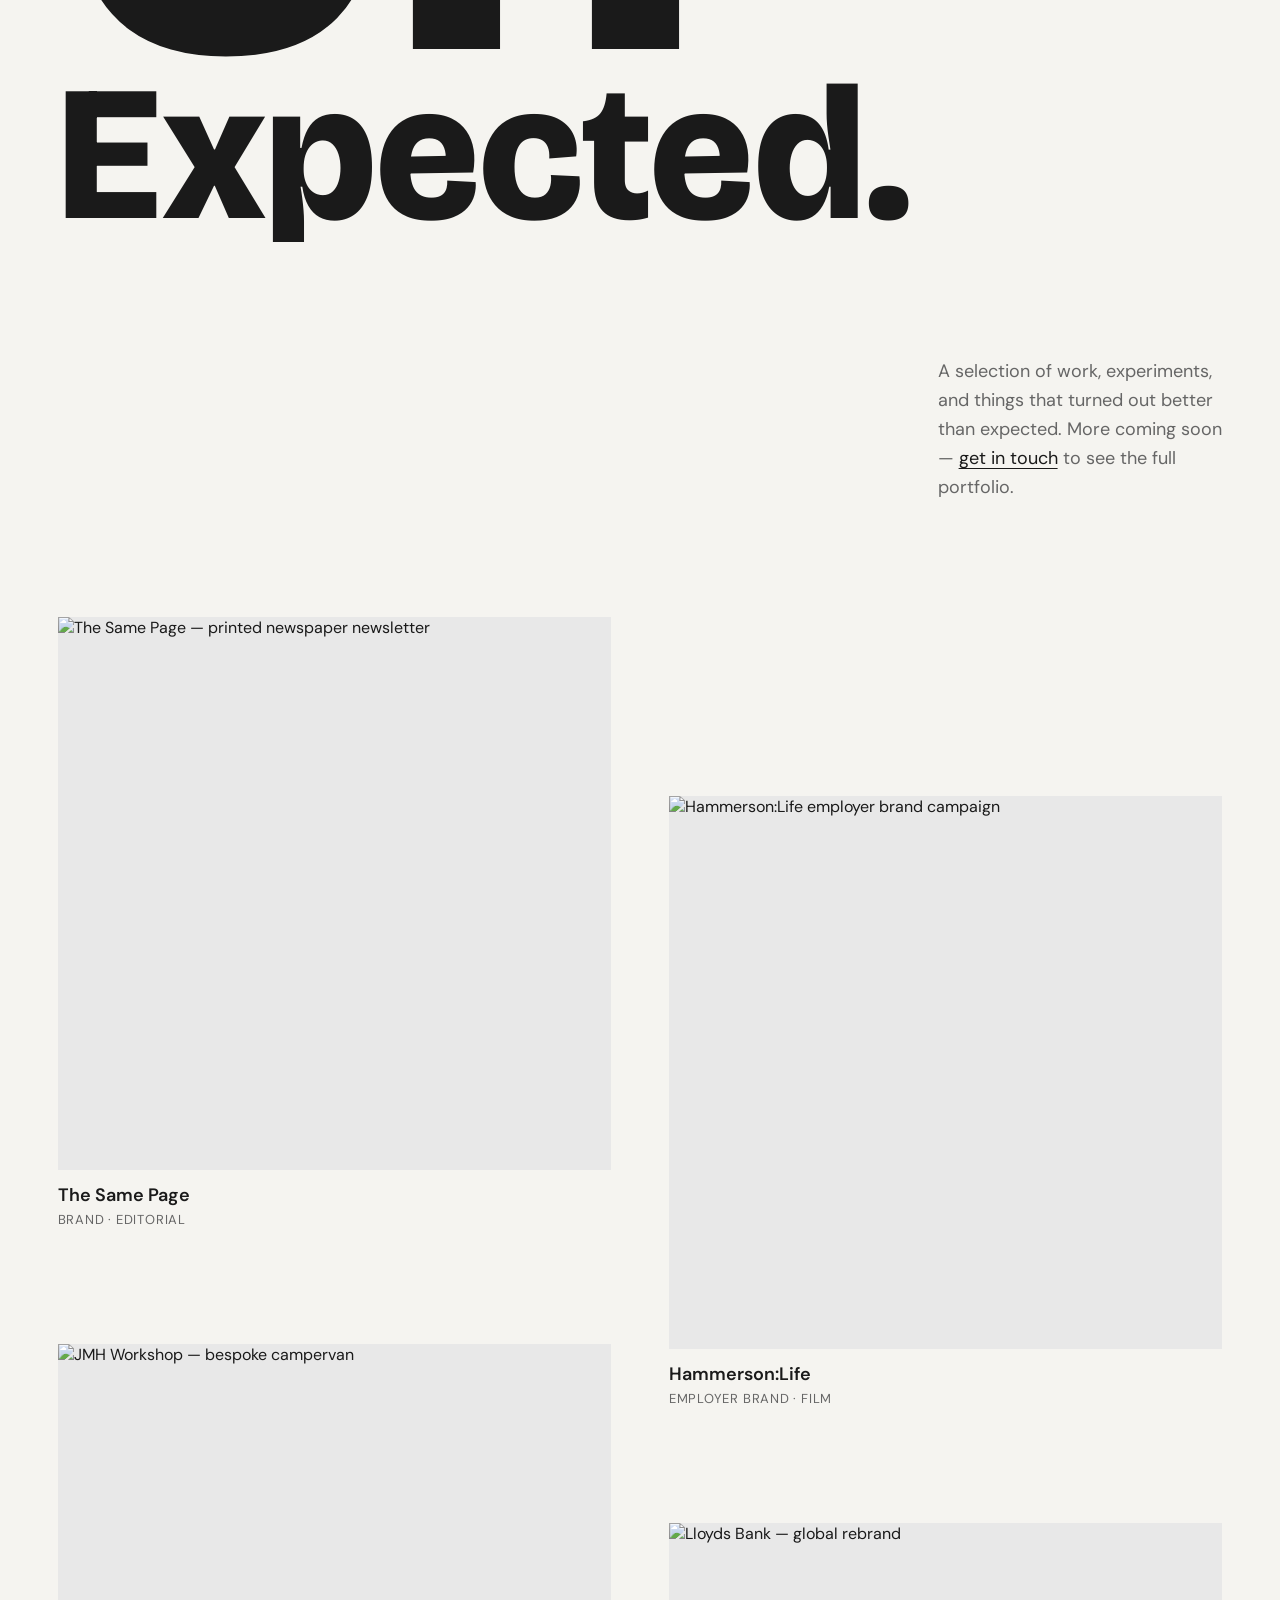
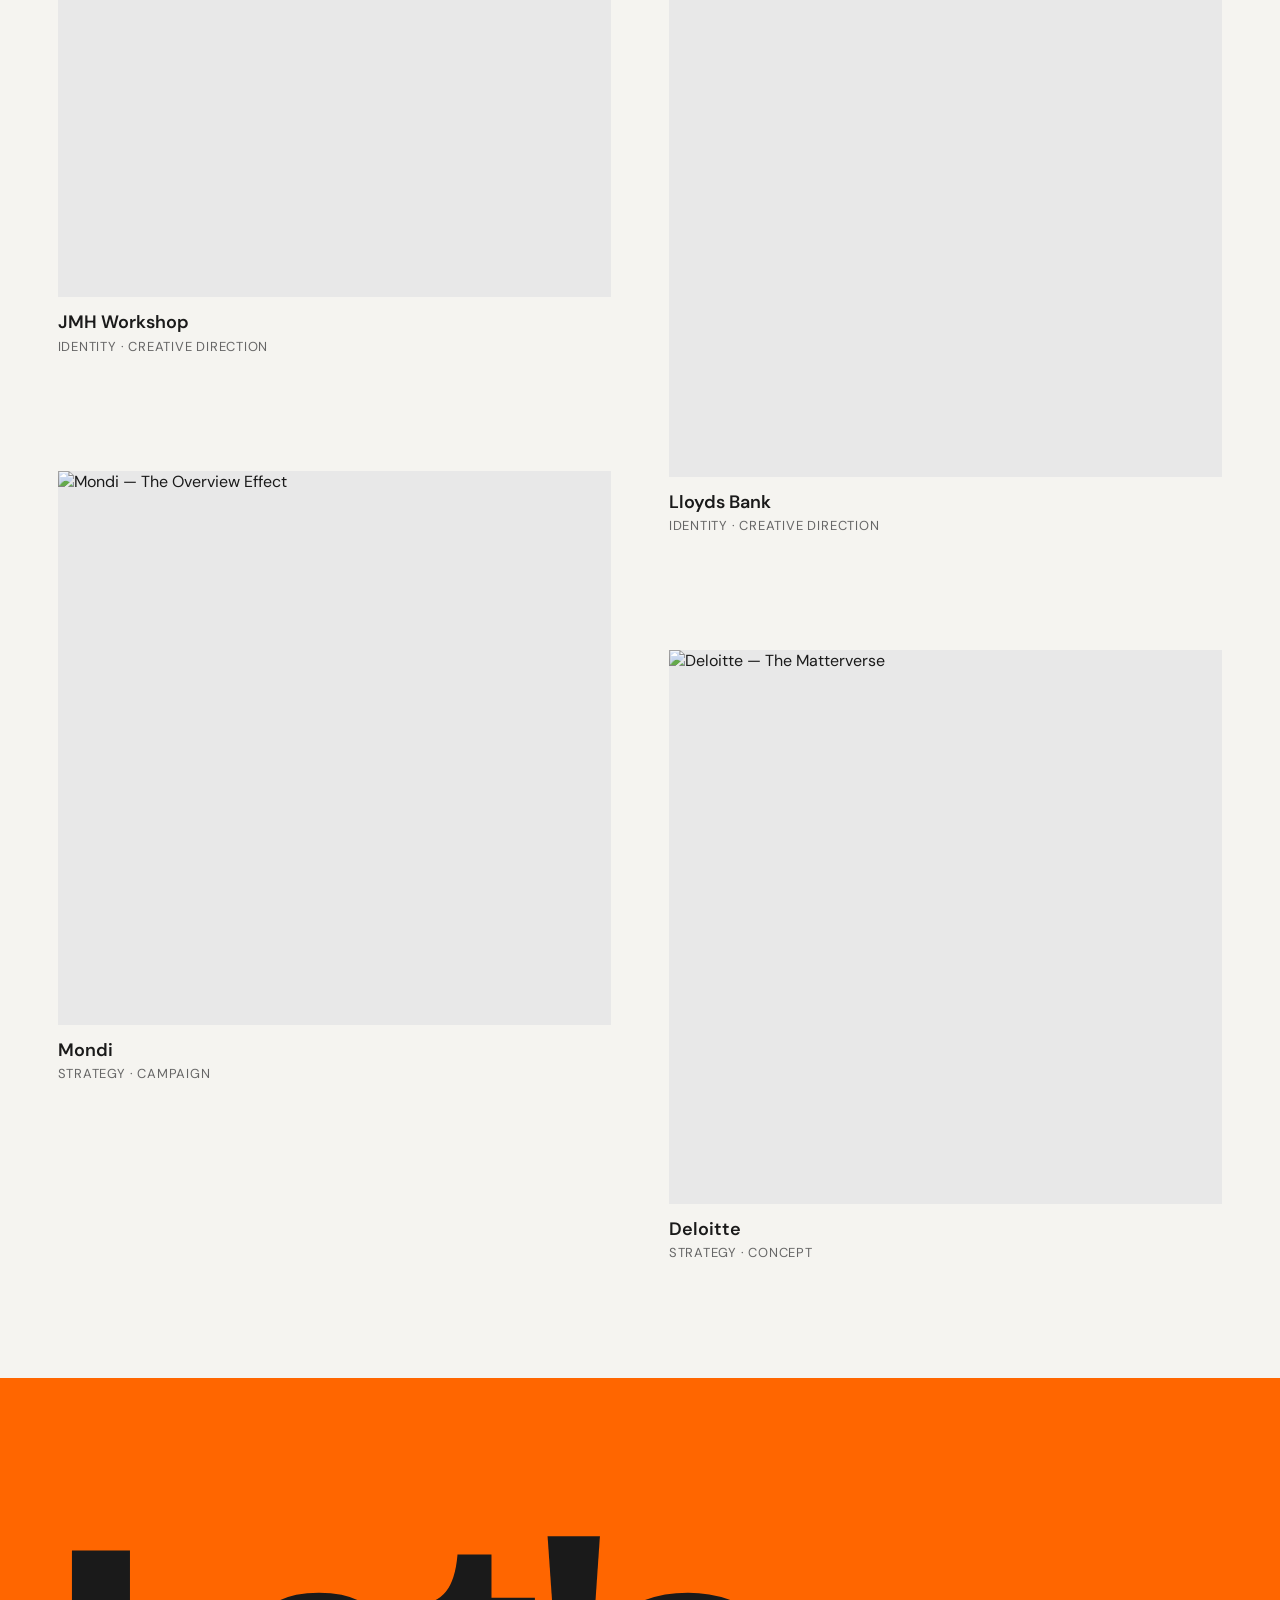
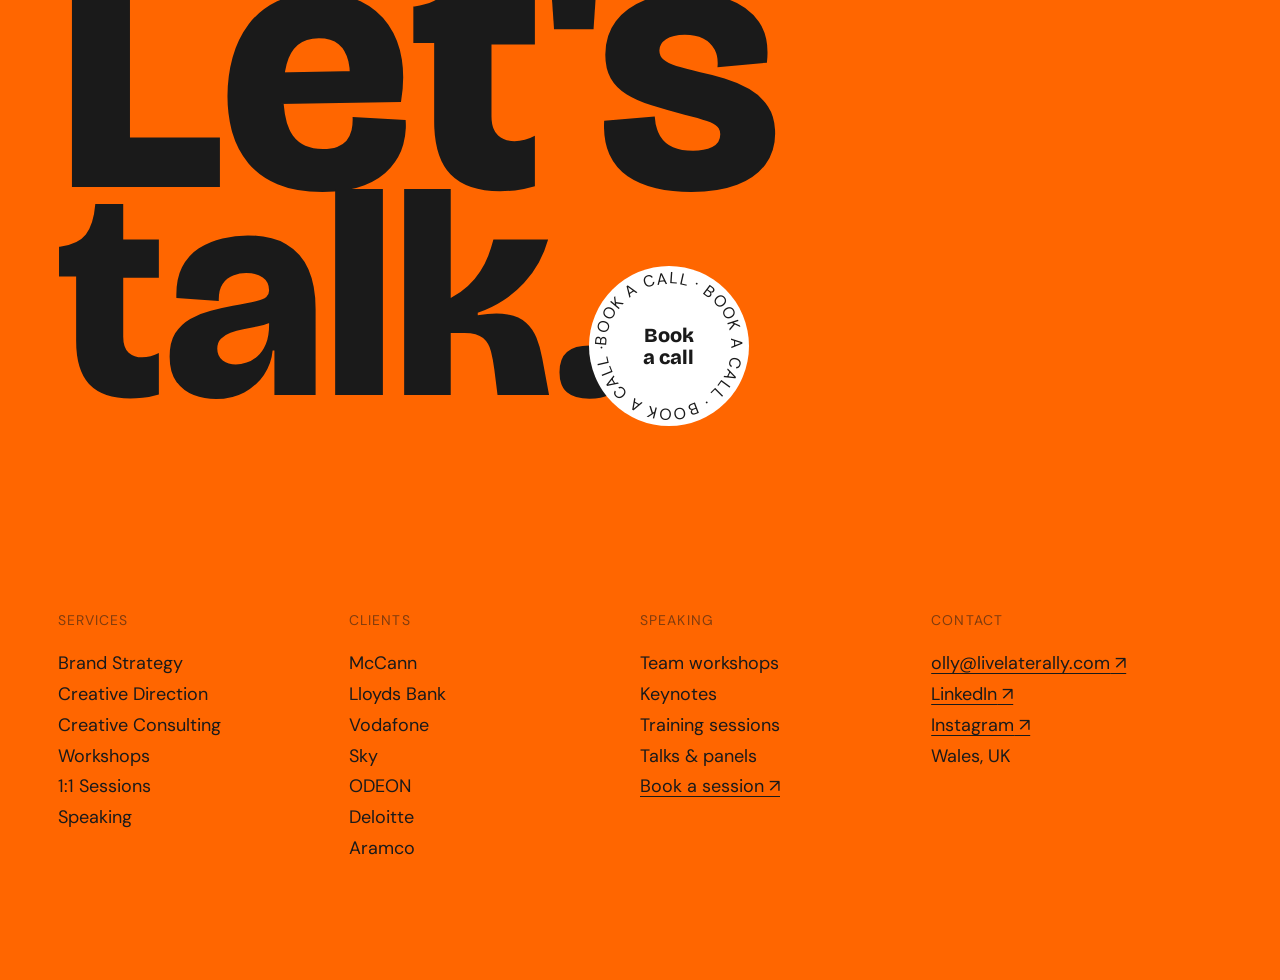
==== commit 8a316c45: "Fix Book a Call roundel text + open in new tab - Trim to exactly 3 repetitions with textLength to fi" ====
--- a/src/index.html
+++ b/src/index.html
@@ -177,7 +177,7 @@
 
         <a href="work/mondi.html" class="work-item reveal" aria-label="Mondi — Overview Effect campaign">
           <div class="work-item-image">
-            <img src="https://images.squarespace-cdn.com/content/v1/64b98e0d6d53c604fd45fe9b/09cb37fa-9603-43c4-8fb2-9bac98872990/TimPeake_16-9.png" alt="Mondi — The Overview Effect" width="700" height="700">
+            <img src="https://images.squarespace-cdn.com/content/v1/64b98e0d6d53c604fd45fe9b/09cb37fa-9603-43c4-8fb2-9bac98872990/TimPeake_16-9.png" alt="Mondi — The Overview Effect" width="700" height="700" style="object-position: left center;">
           </div>
           <p class="work-item-title">Mondi</p>
           <p class="work-item-category">Strategy · Campaign</p>
@@ -203,7 +203,7 @@
 
         <a href="work/deloitte.html" class="work-item reveal" aria-label="Deloitte — The Matterverse">
           <div class="work-item-image">
-            <img src="https://images.squarespace-cdn.com/content/v1/64b98e0d6d53c604fd45fe9b/4b625e7f-8bdb-4c98-a6fa-11584563797e/Matterverse.png" alt="Deloitte — The Matterverse" width="700" height="560">
+            <img src="https://images.squarespace-cdn.com/content/v1/64b98e0d6d53c604fd45fe9b/4b625e7f-8bdb-4c98-a6fa-11584563797e/Matterverse.png" alt="Deloitte — The Matterverse" width="700" height="560" style="object-position: left center;">
           </div>
           <p class="work-item-title">Deloitte</p>
           <p class="work-item-category">Strategy · Concept</p>
@@ -219,7 +219,7 @@
       <span class="contact-title">talk.</span>
     </a>
 
-    <a href="https://tidycal.com/laterally/unusualcreative" rel="noopener" class="contact-roundel"
+    <a href="https://tidycal.com/laterally/unusualcreative" rel="noopener" target="_blank" class="contact-roundel"
       aria-label="Book a call">
       <span class="contact-roundel-text">Book<br>a call</span>
       <svg class="contact-roundel-ring" viewBox="0 0 200 200" aria-hidden="true">
@@ -227,8 +227,7 @@
           <path id="roundel-circle" d="M 100,100 m -78,0 a 78,78 0 1,1 156,0 a 78,78 0 1,1 -156,0" fill="none" />
         </defs>
         <text>
-          <textPath href="#roundel-circle" startOffset="0%">BOOK A CALL · BOOK A CALL · BOOK A CALL · BOOK A CALL ·
-          </textPath>
+          <textPath href="#roundel-circle" startOffset="0%" textLength="490" lengthAdjust="spacing">BOOK A CALL · BOOK A CALL · BOOK A CALL ·</textPath>
         </text>
       </svg>
     </a>
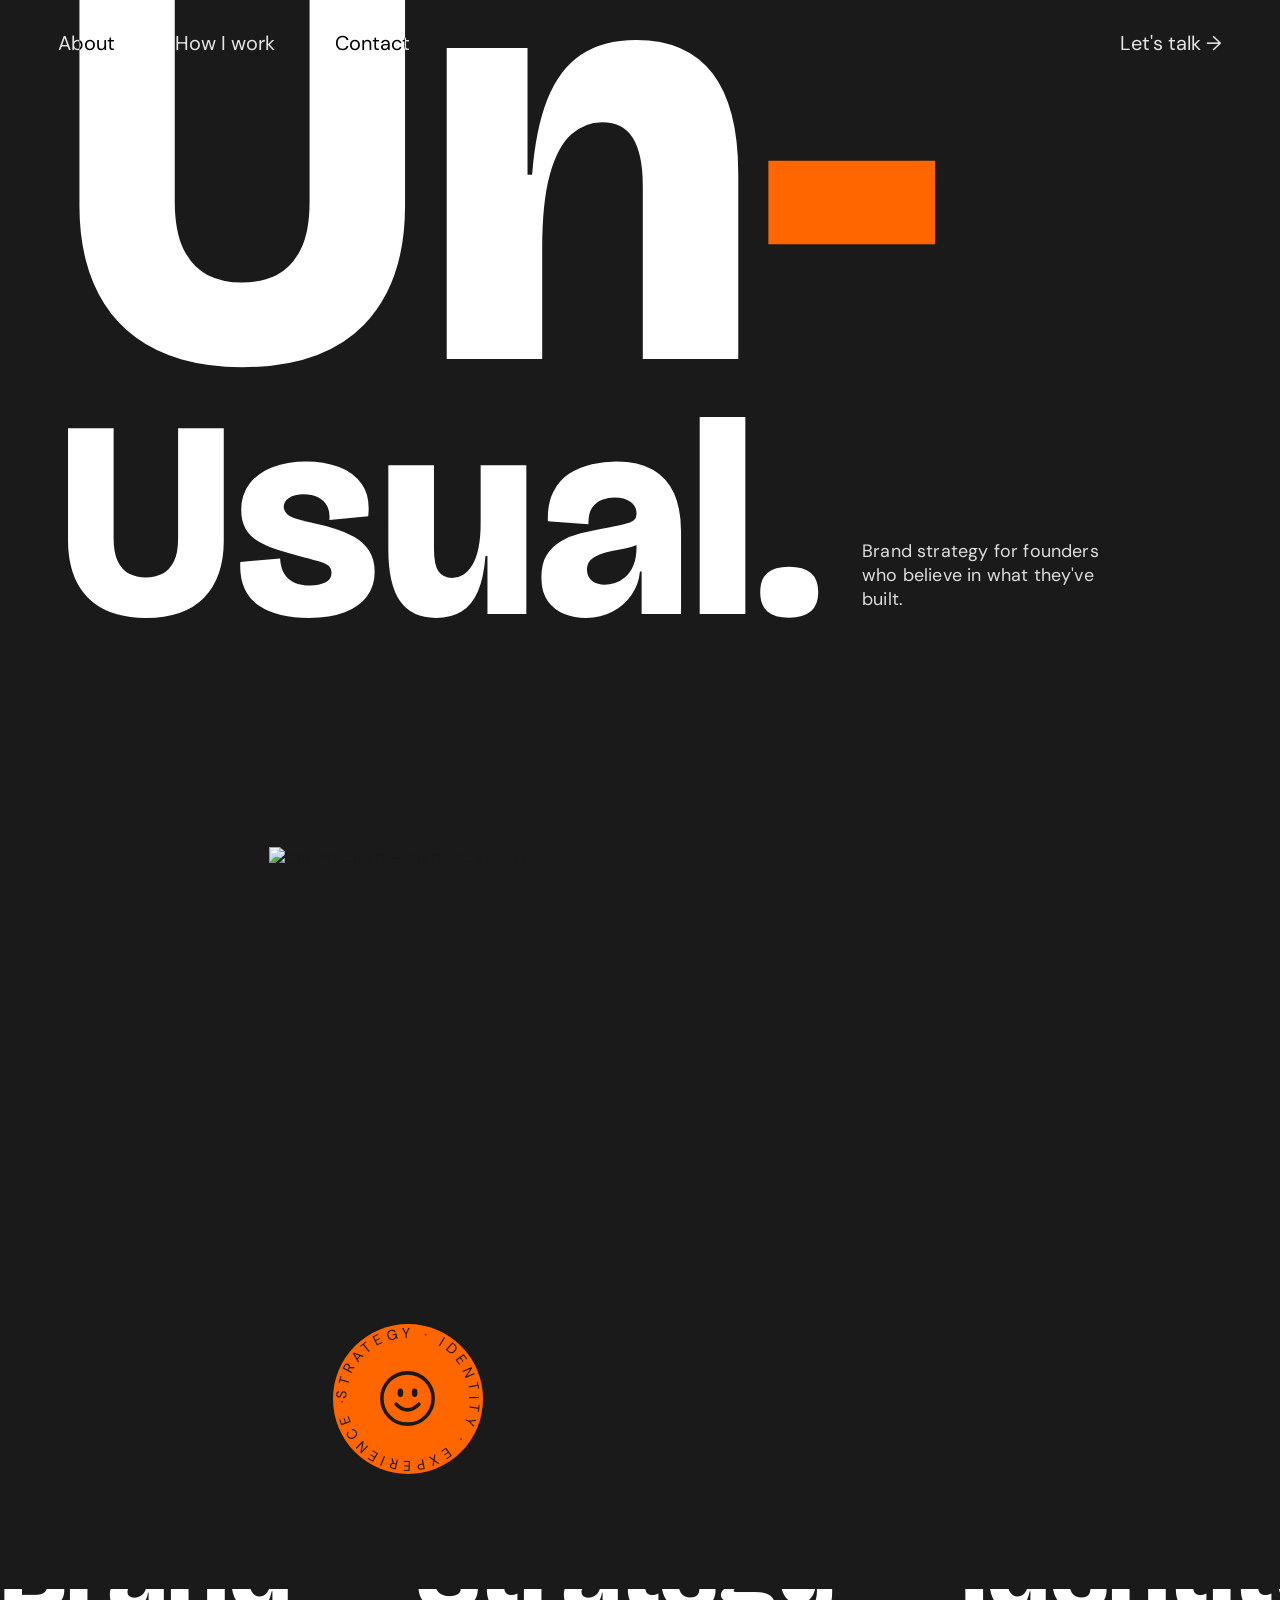
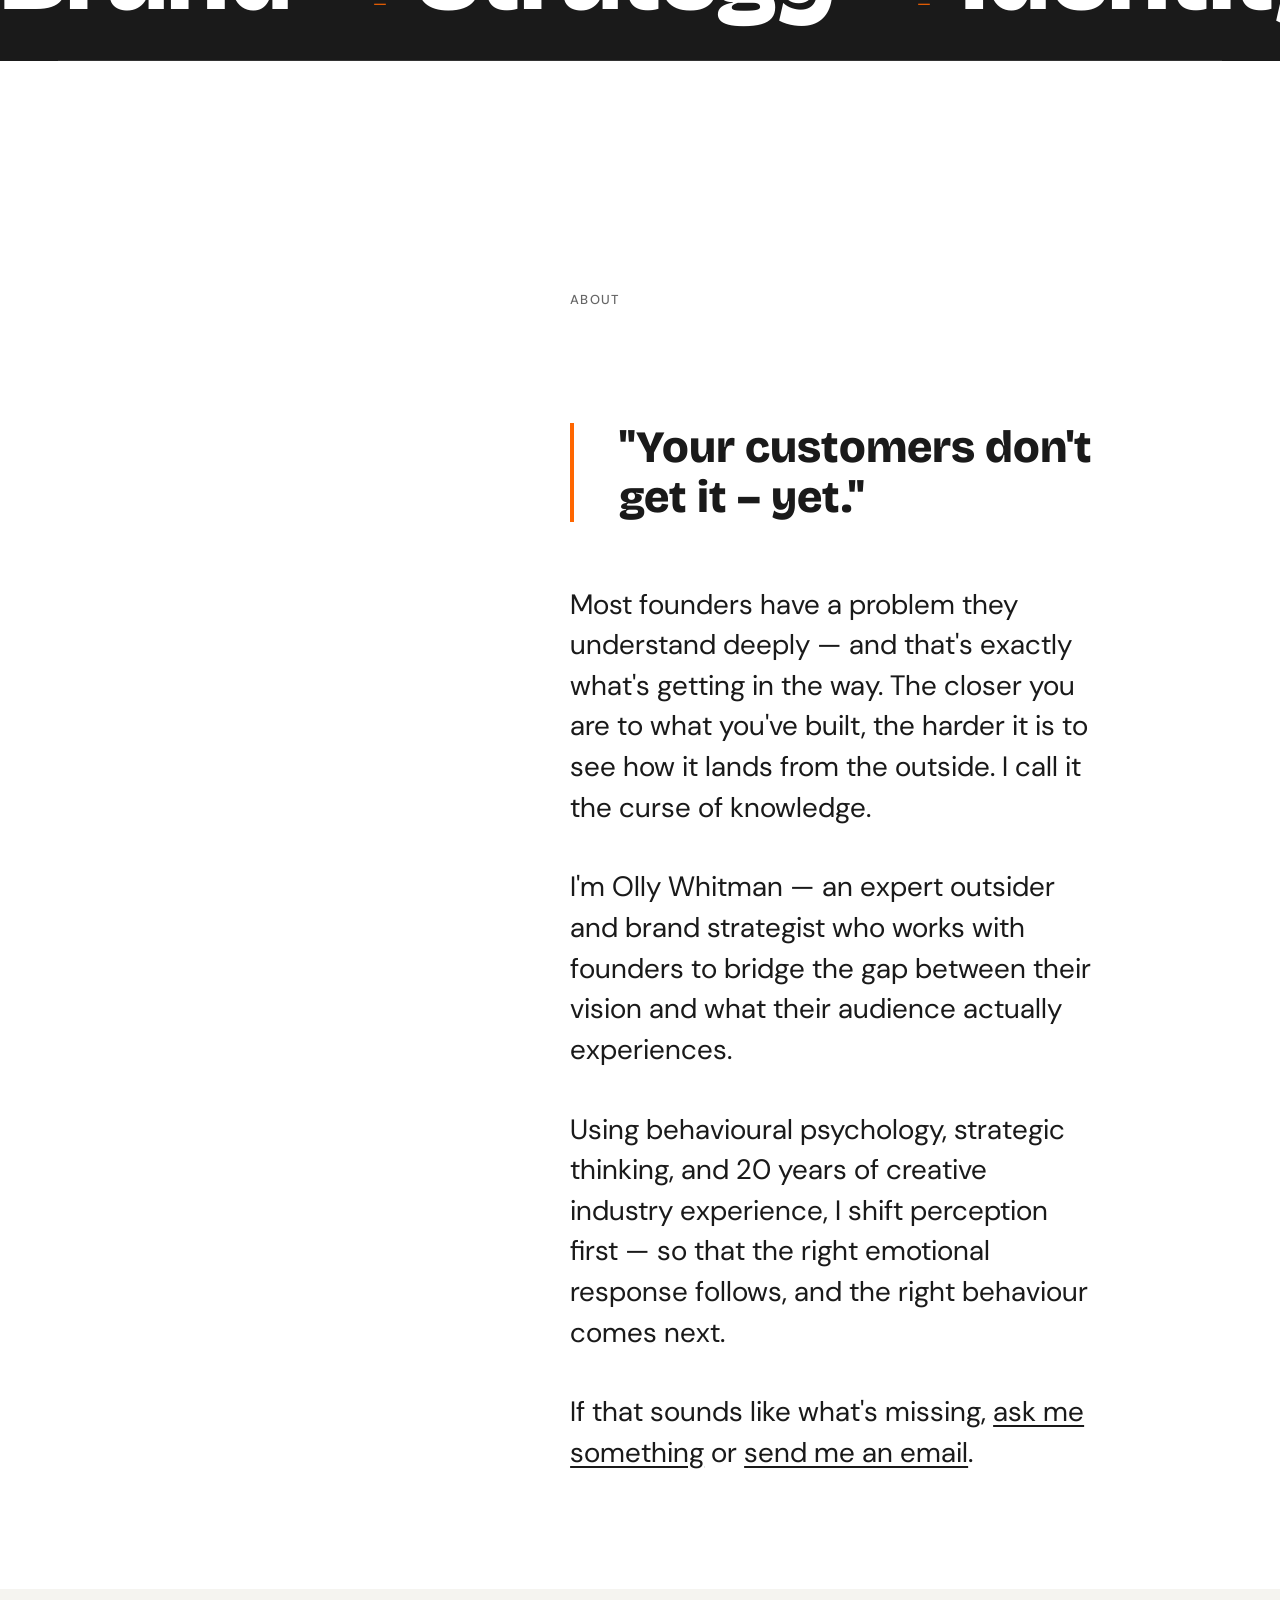
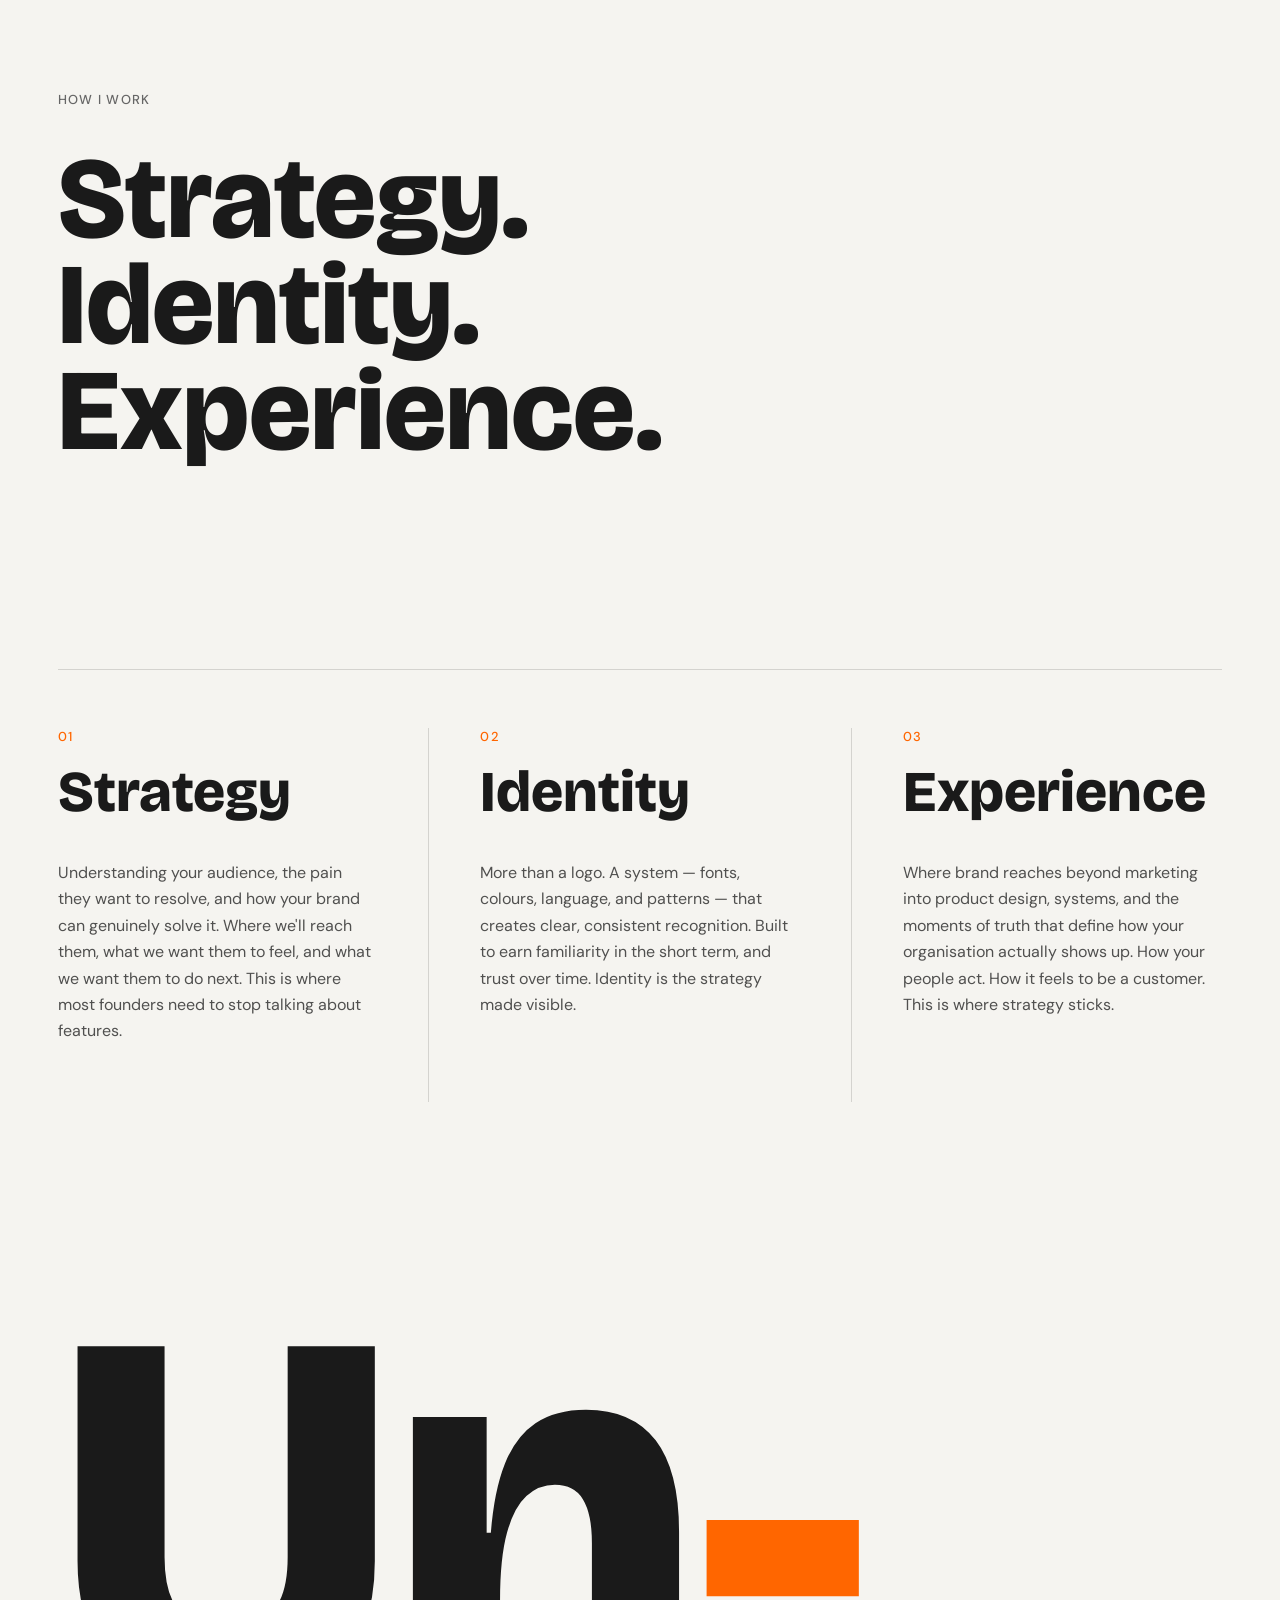
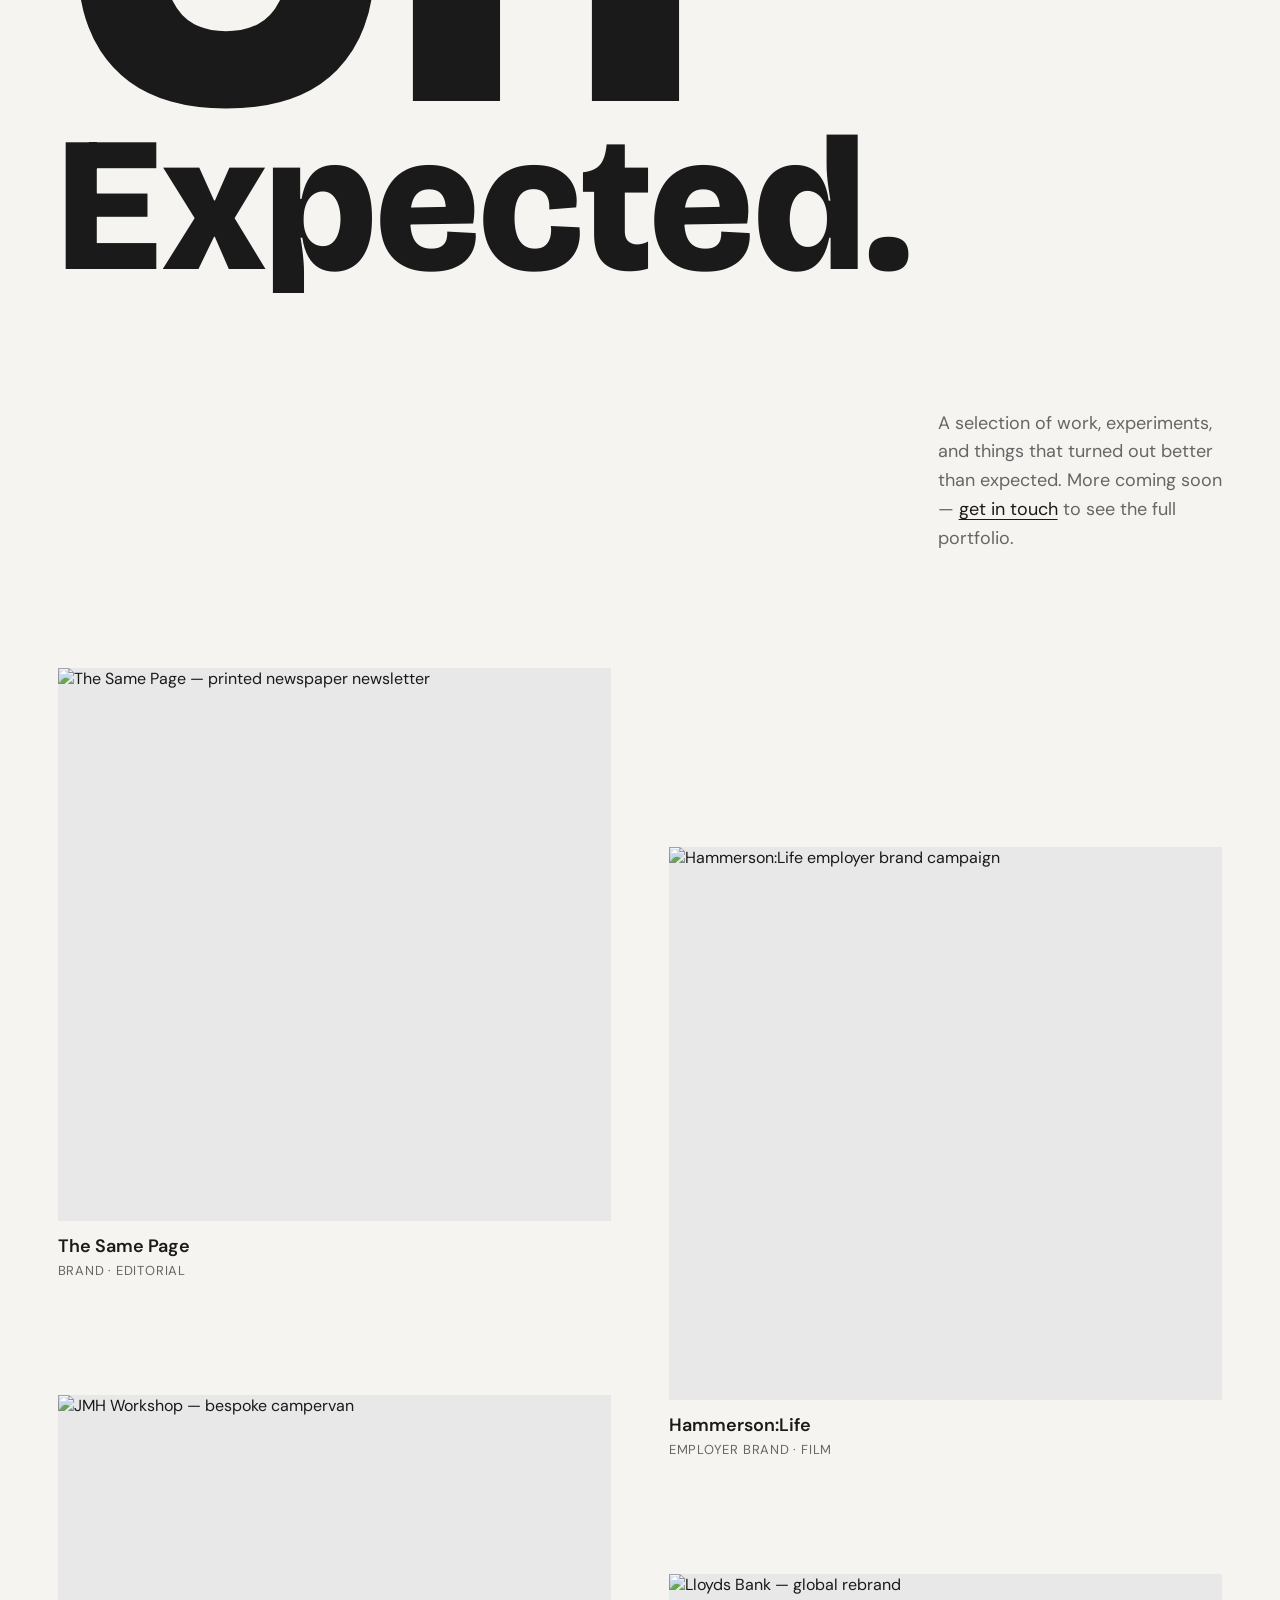
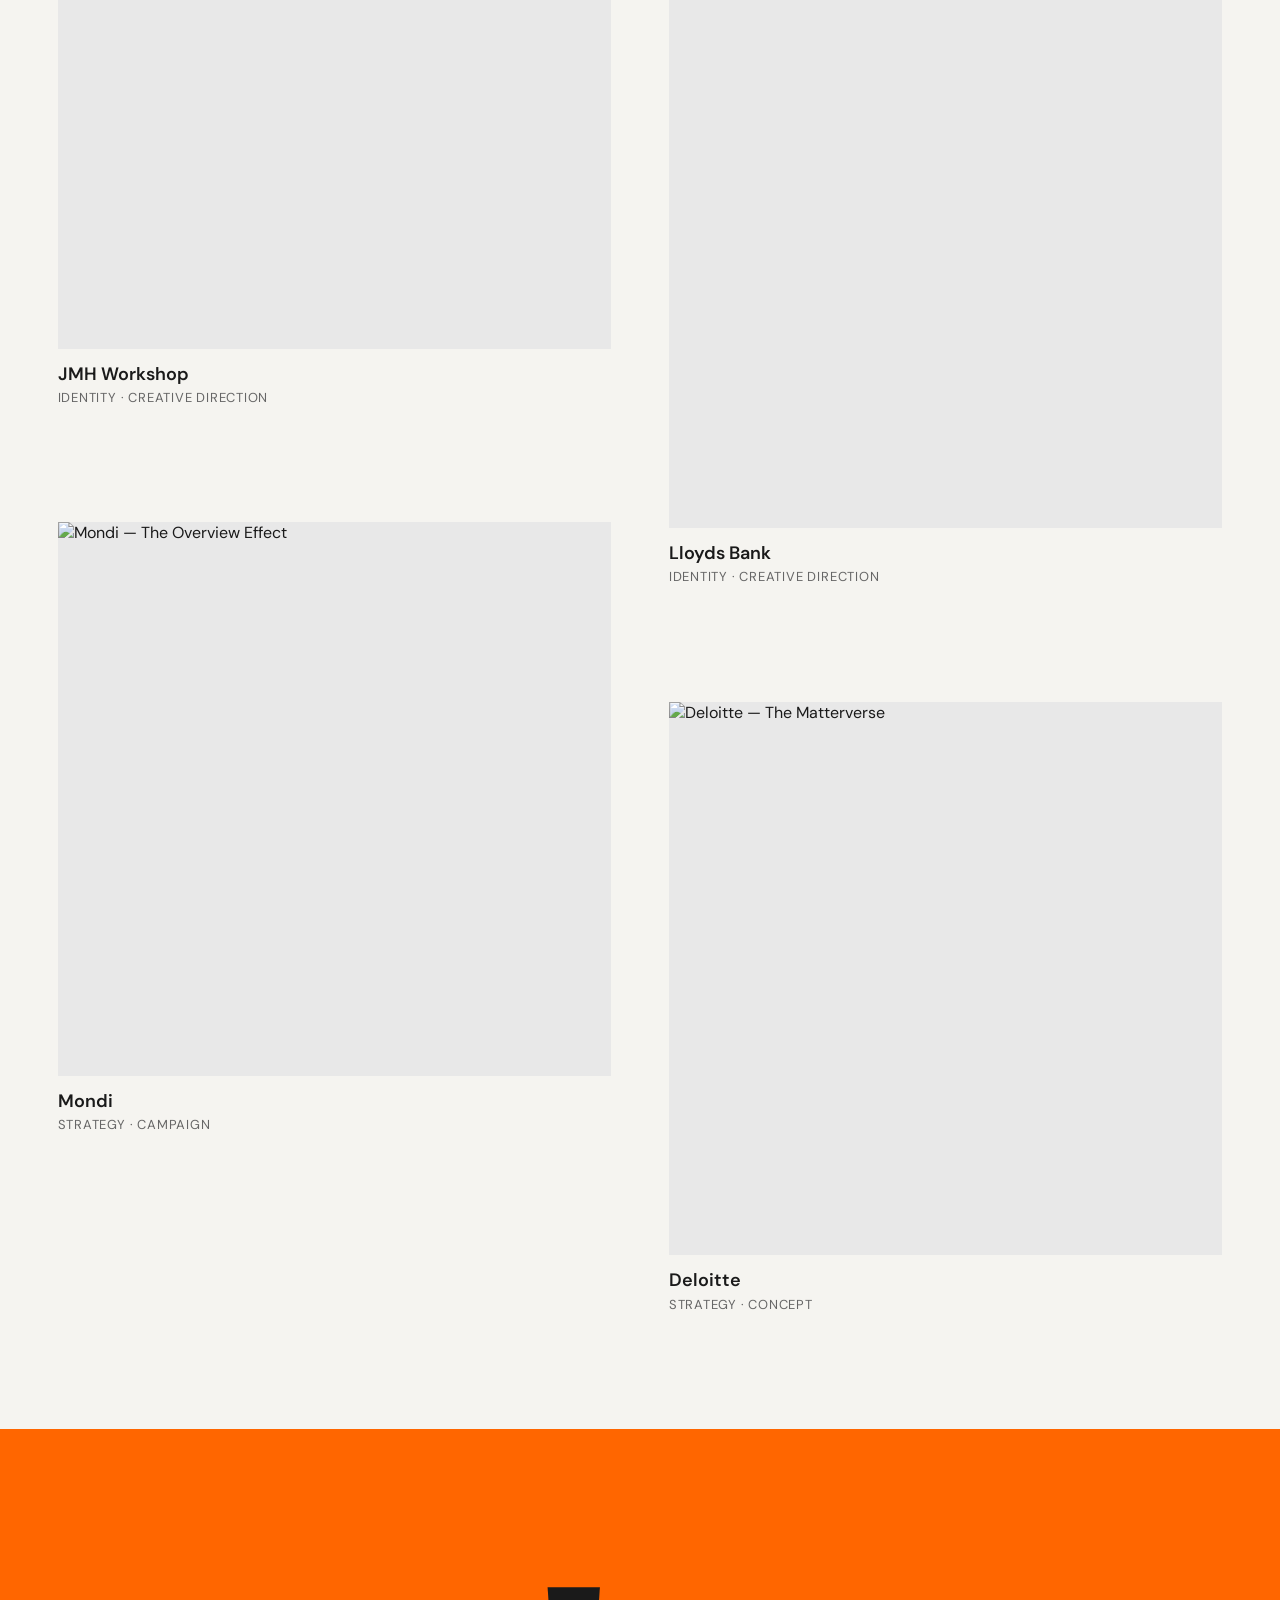
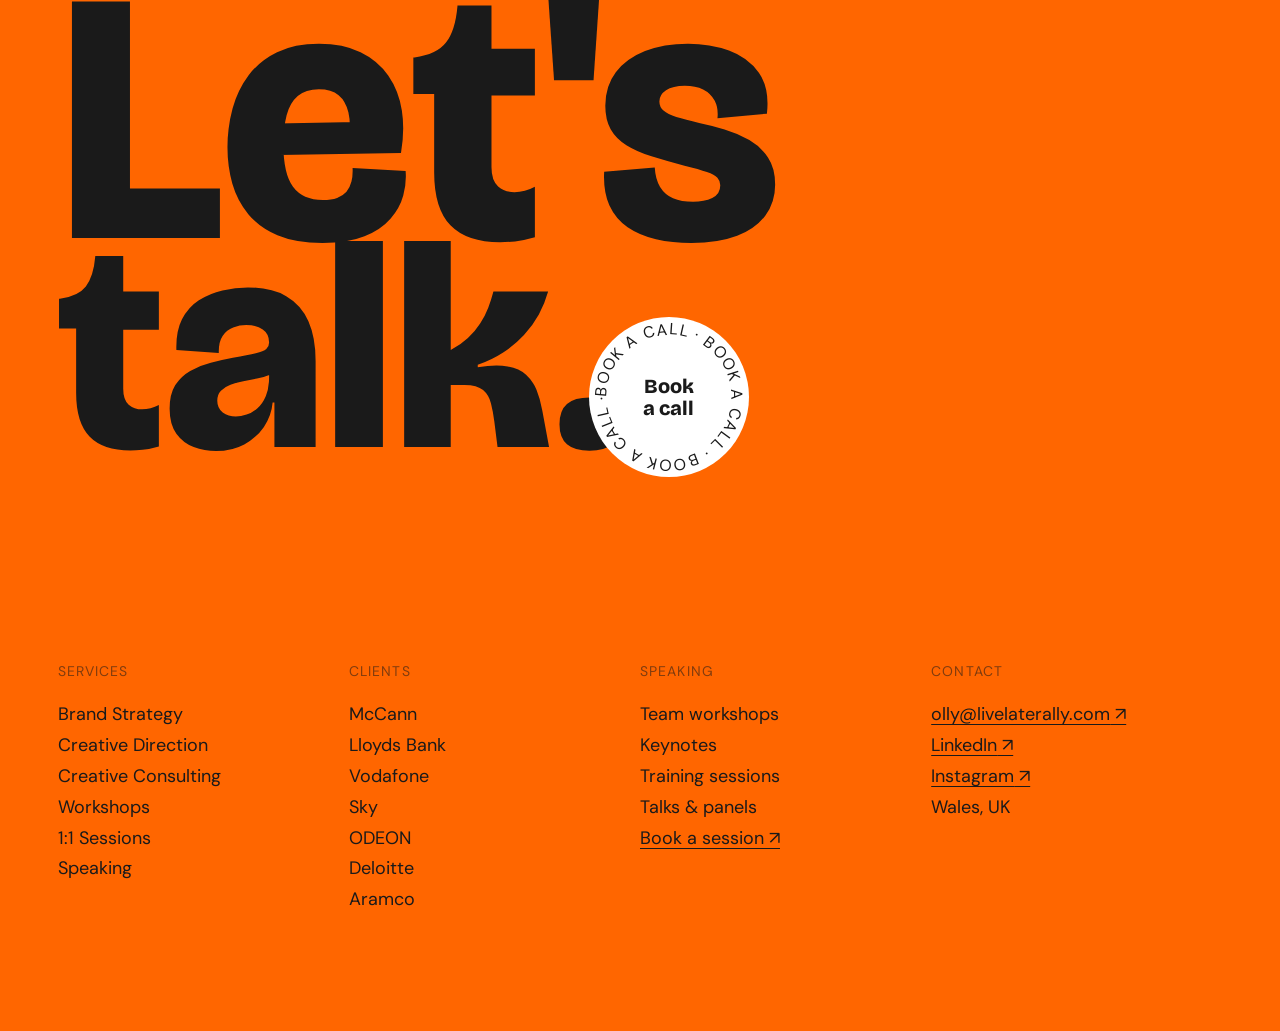
==== commit 6552b843: "Lower headshot (margin-top 16vw); fix badge textLength to avoid overlap Co-Authored-By: Claude Sonne" ====
--- a/src/index.html
+++ b/src/index.html
@@ -60,9 +60,7 @@
             <path id="badge-circle" d="M 100,100 m -82,0 a 82,82 0 1,1 164,0 a 82,82 0 1,1 -164,0" fill="none" />
           </defs>
           <text>
-            <textPath href="#badge-circle" startOffset="0%">
-              STRATEGY · IDENTITY · EXPERIENCE · STRATEGY · IDENTITY ·
-            </textPath>
+            <textPath href="#badge-circle" startOffset="0%" textLength="515" lengthAdjust="spacing">STRATEGY · IDENTITY · EXPERIENCE ·</textPath>
           </text>
         </svg>
         <div class="badge-face">
--- a/src/styles/sections/hero.css
+++ b/src/styles/sections/hero.css
@@ -72,8 +72,8 @@
 .hero-image-wrapper {
   position: relative;
   z-index: 2;
-  margin-top: 6vw;
-  margin-bottom: -42vw; /* reduced from -66vw — less overlap into About section */
+  margin-top: 16vw;
+  margin-bottom: -66vw;
   padding: 0;
   display: flex;
   justify-content: center;
@@ -196,7 +196,7 @@
 @media (max-width: 767px) {
   .hero-image-wrapper {
     margin-top: 8vw;
-    margin-bottom: -68vw;
+    margin-bottom: -78vw;
   }
 
   .hero-image-wrapper img {
--- a/src/styles/sections/ticker.css
+++ b/src/styles/sections/ticker.css
@@ -3,7 +3,7 @@
   background-color: var(--color-black);
   position: relative;
   z-index: 1;        /* behind the portrait (z-index: 2) */
-  padding-top: 40vw; /* pushes text band down to shoulder level of the portrait */
+  padding-top: 82vw; /* mobile: push text below headshot bottom */
   padding-bottom: 0;
 }
 
@@ -79,6 +79,10 @@
 }
 
 @media (min-width: 768px) {
+  .ticker {
+    padding-top: 58vw; /* desktop: push text below headshot bottom */
+  }
+
   .ticker-text {
     font-size: 8.5vw;
   }
--- a/src/styles/sections/about.css
+++ b/src/styles/sections/about.css
@@ -6,7 +6,7 @@
 
 @media (max-width: 767px) {
   .about {
-    padding-top: 36vw;
+    padding-top: 12vw;
   }
 }
 
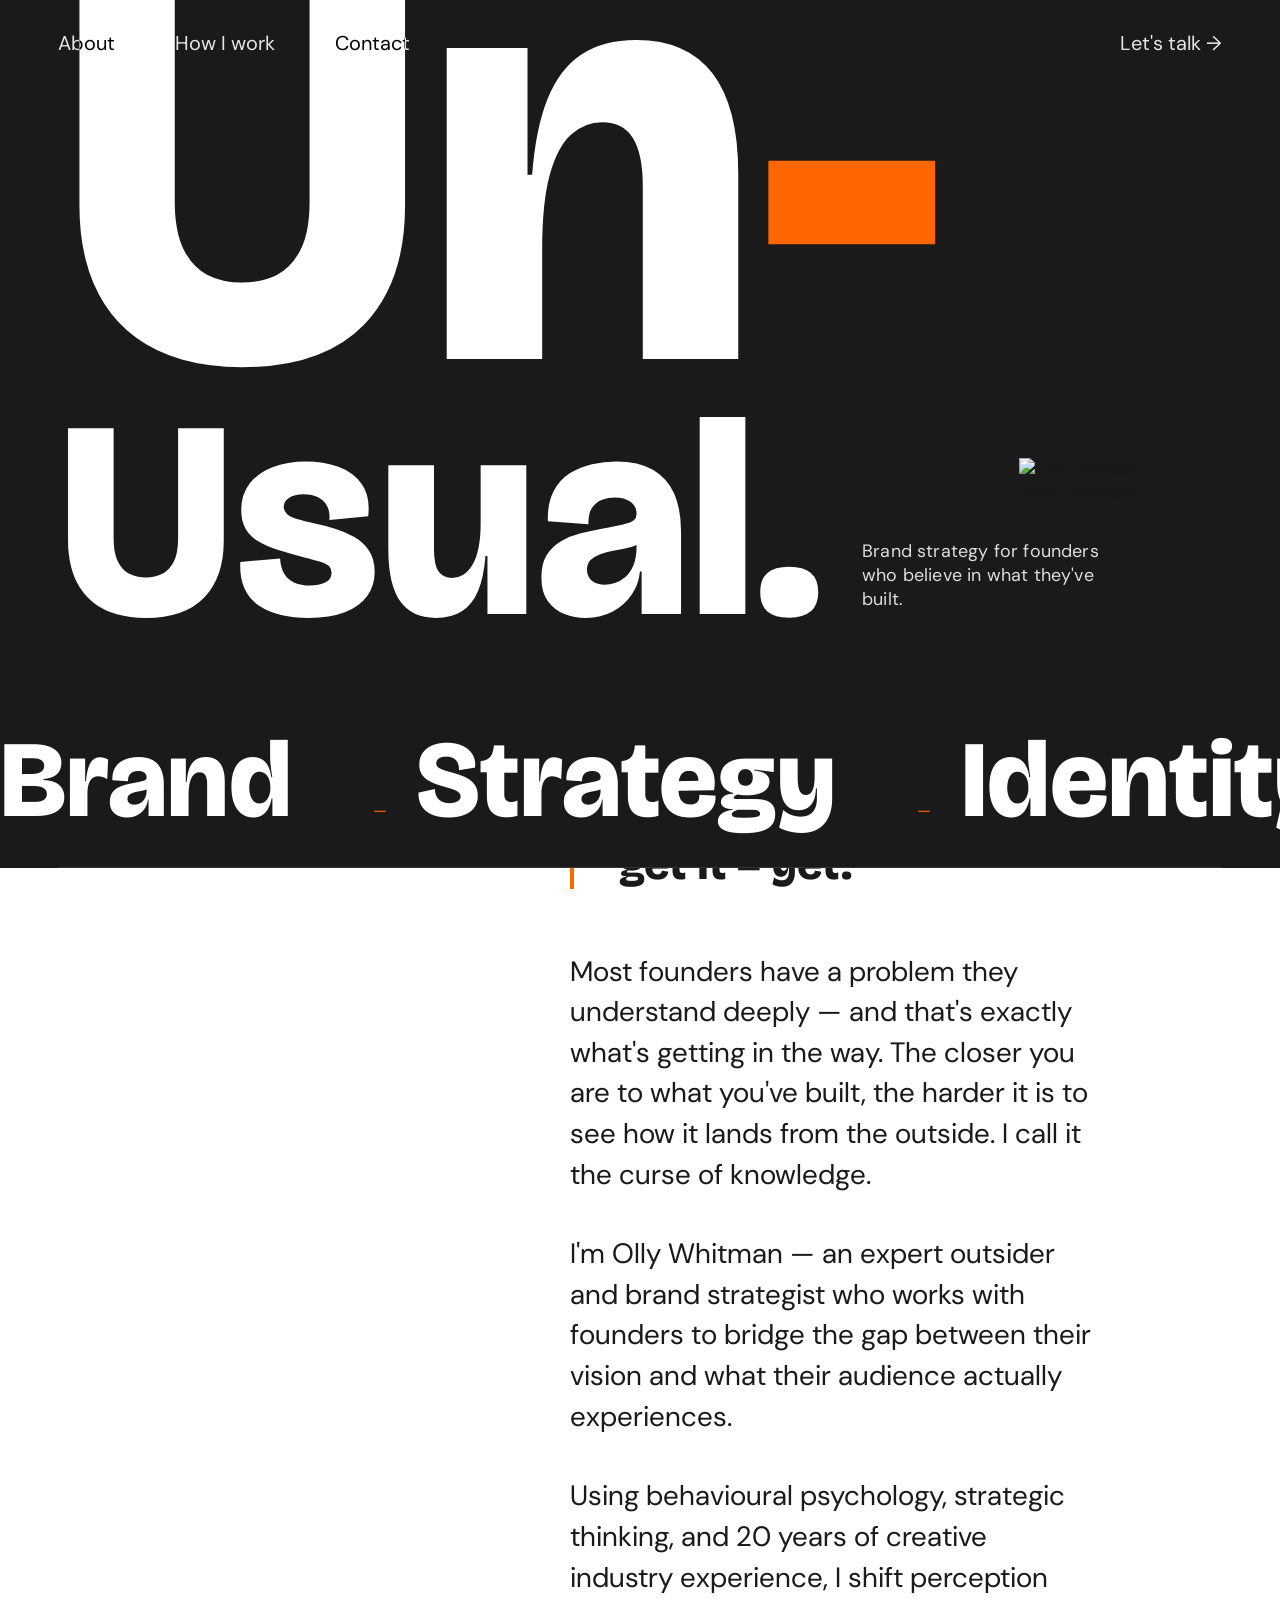
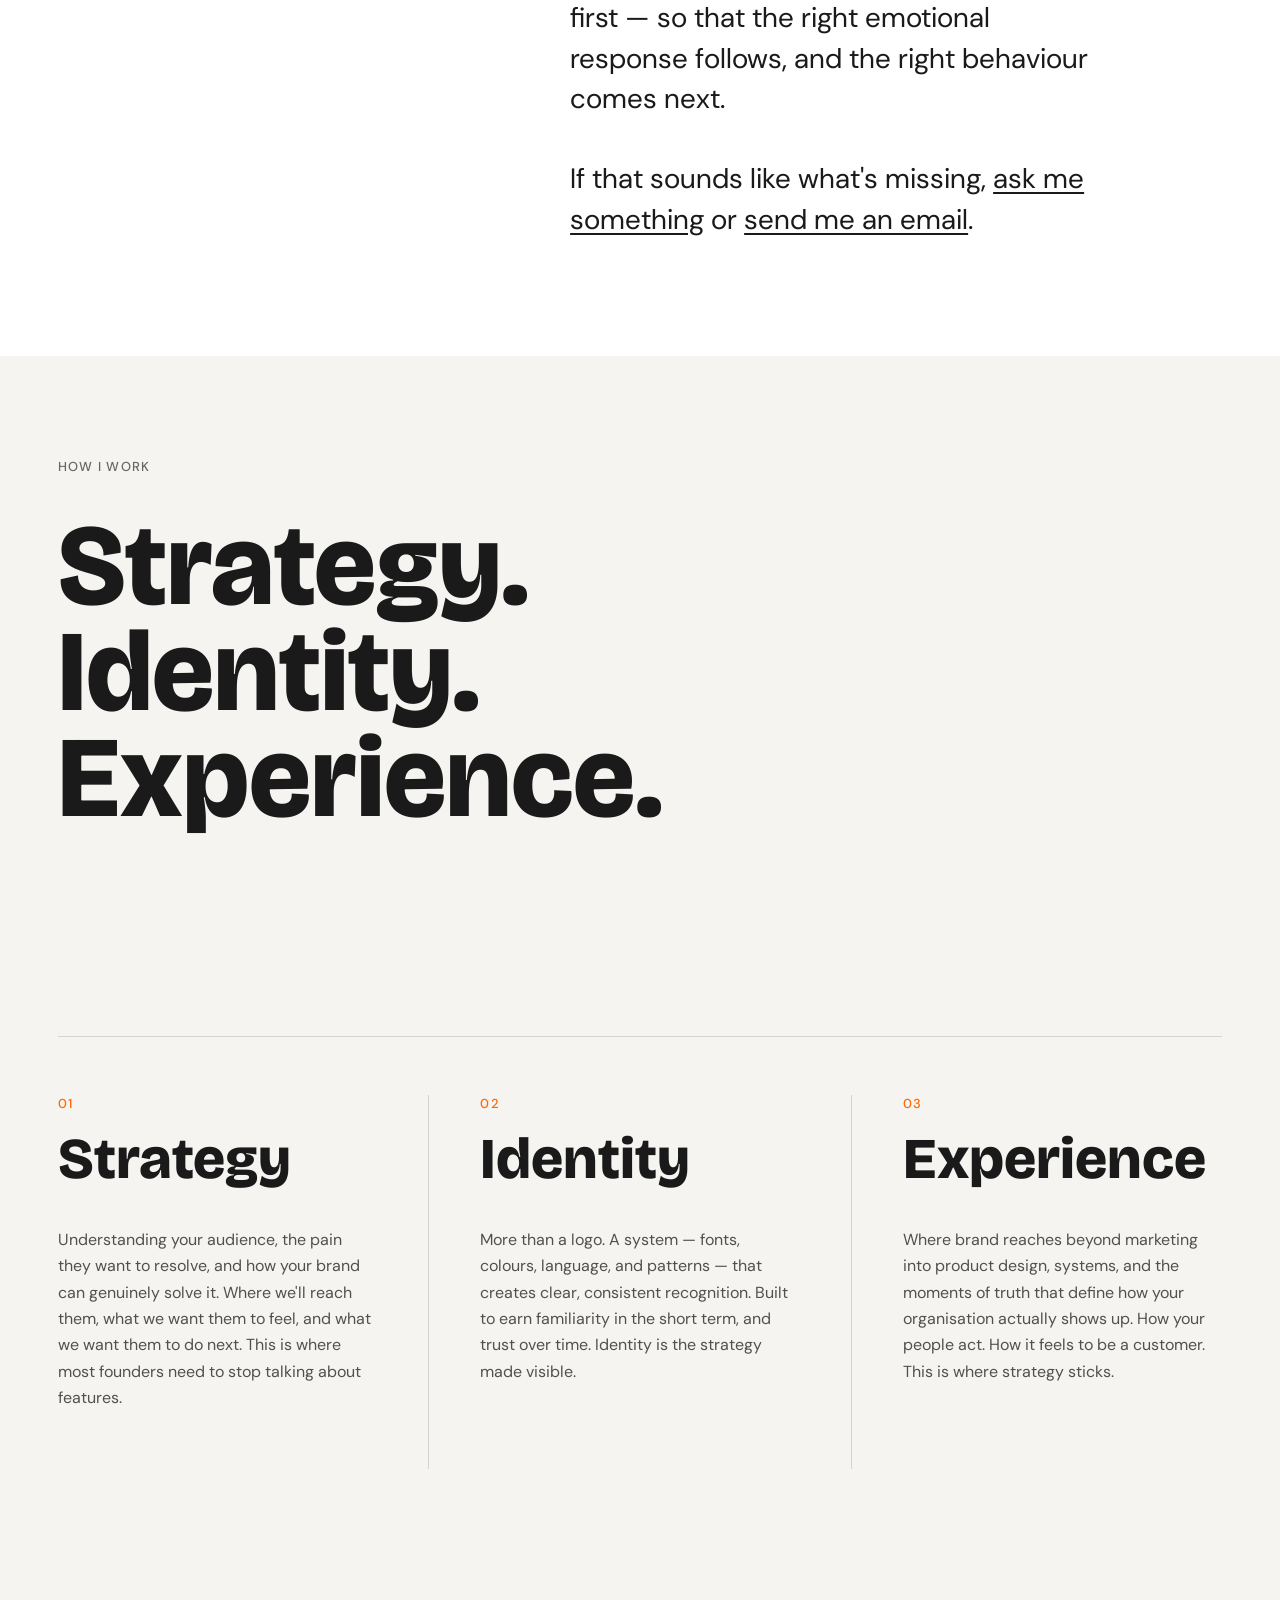
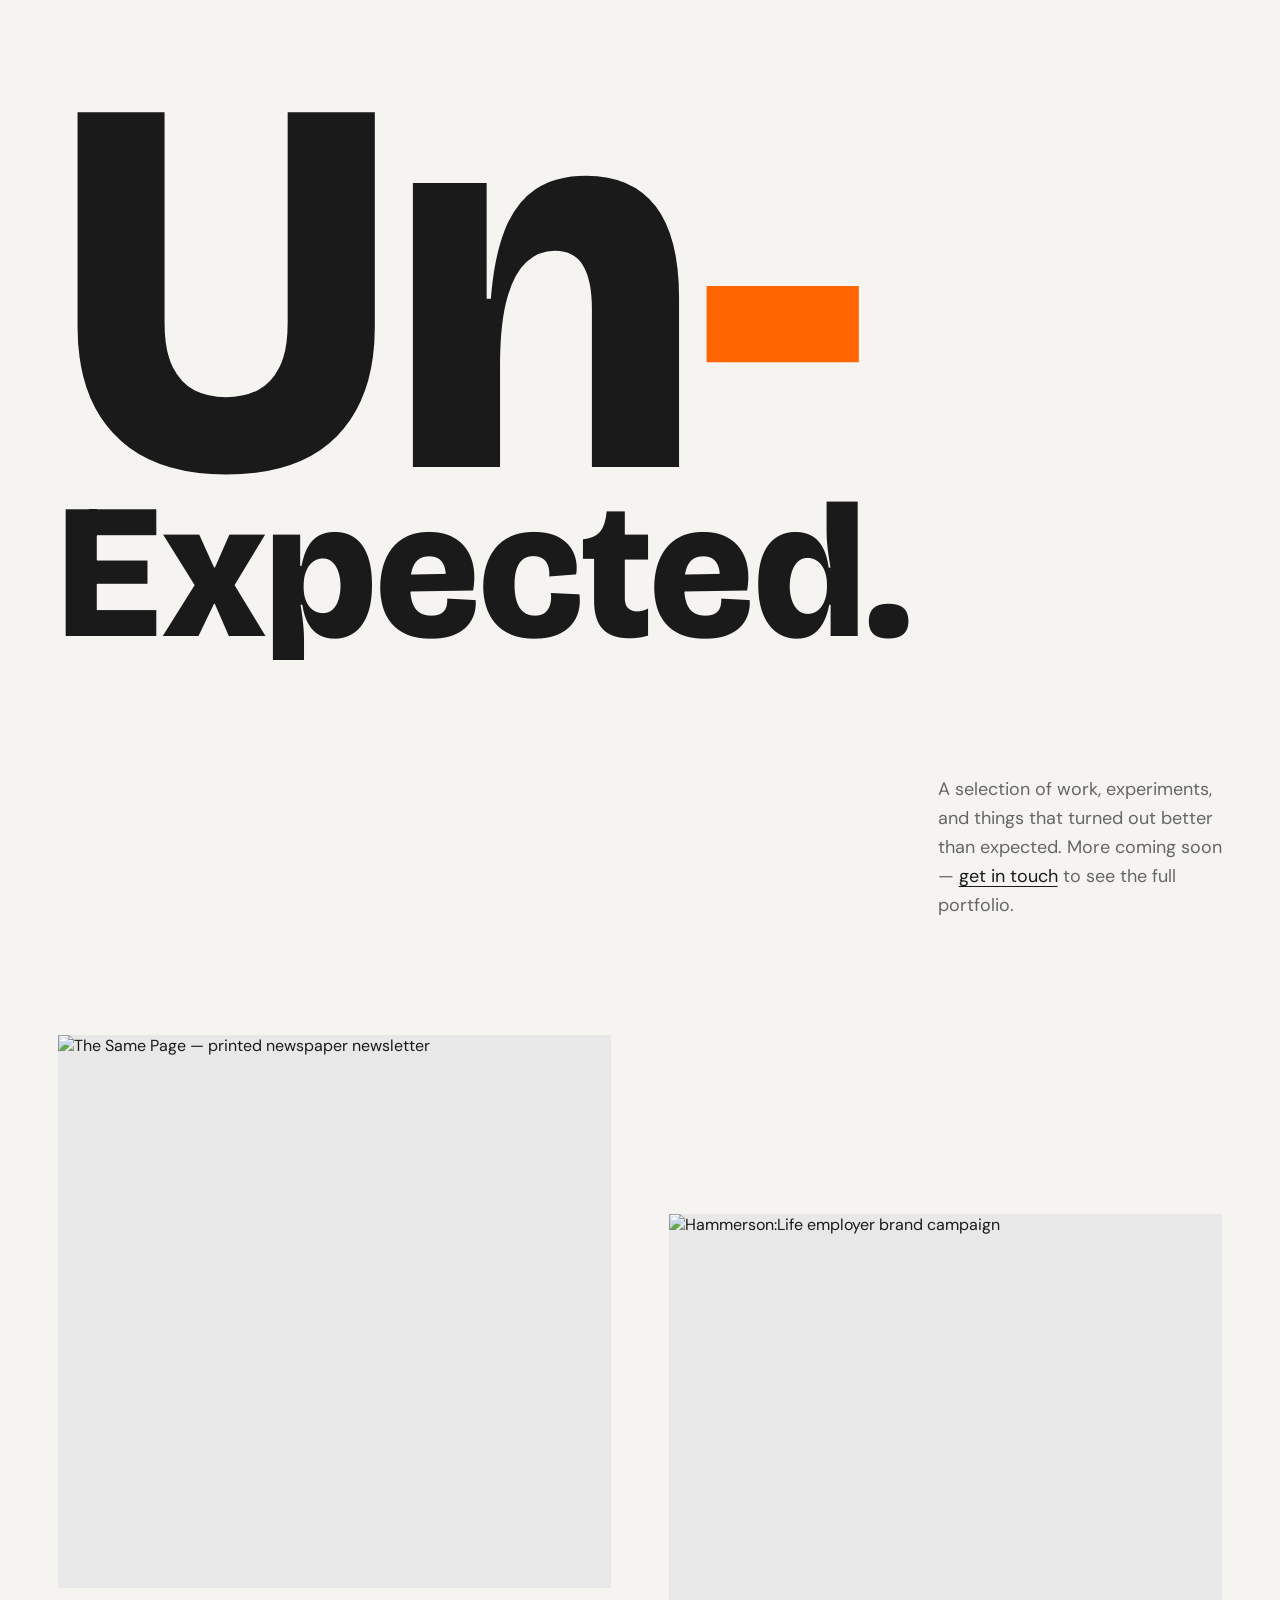
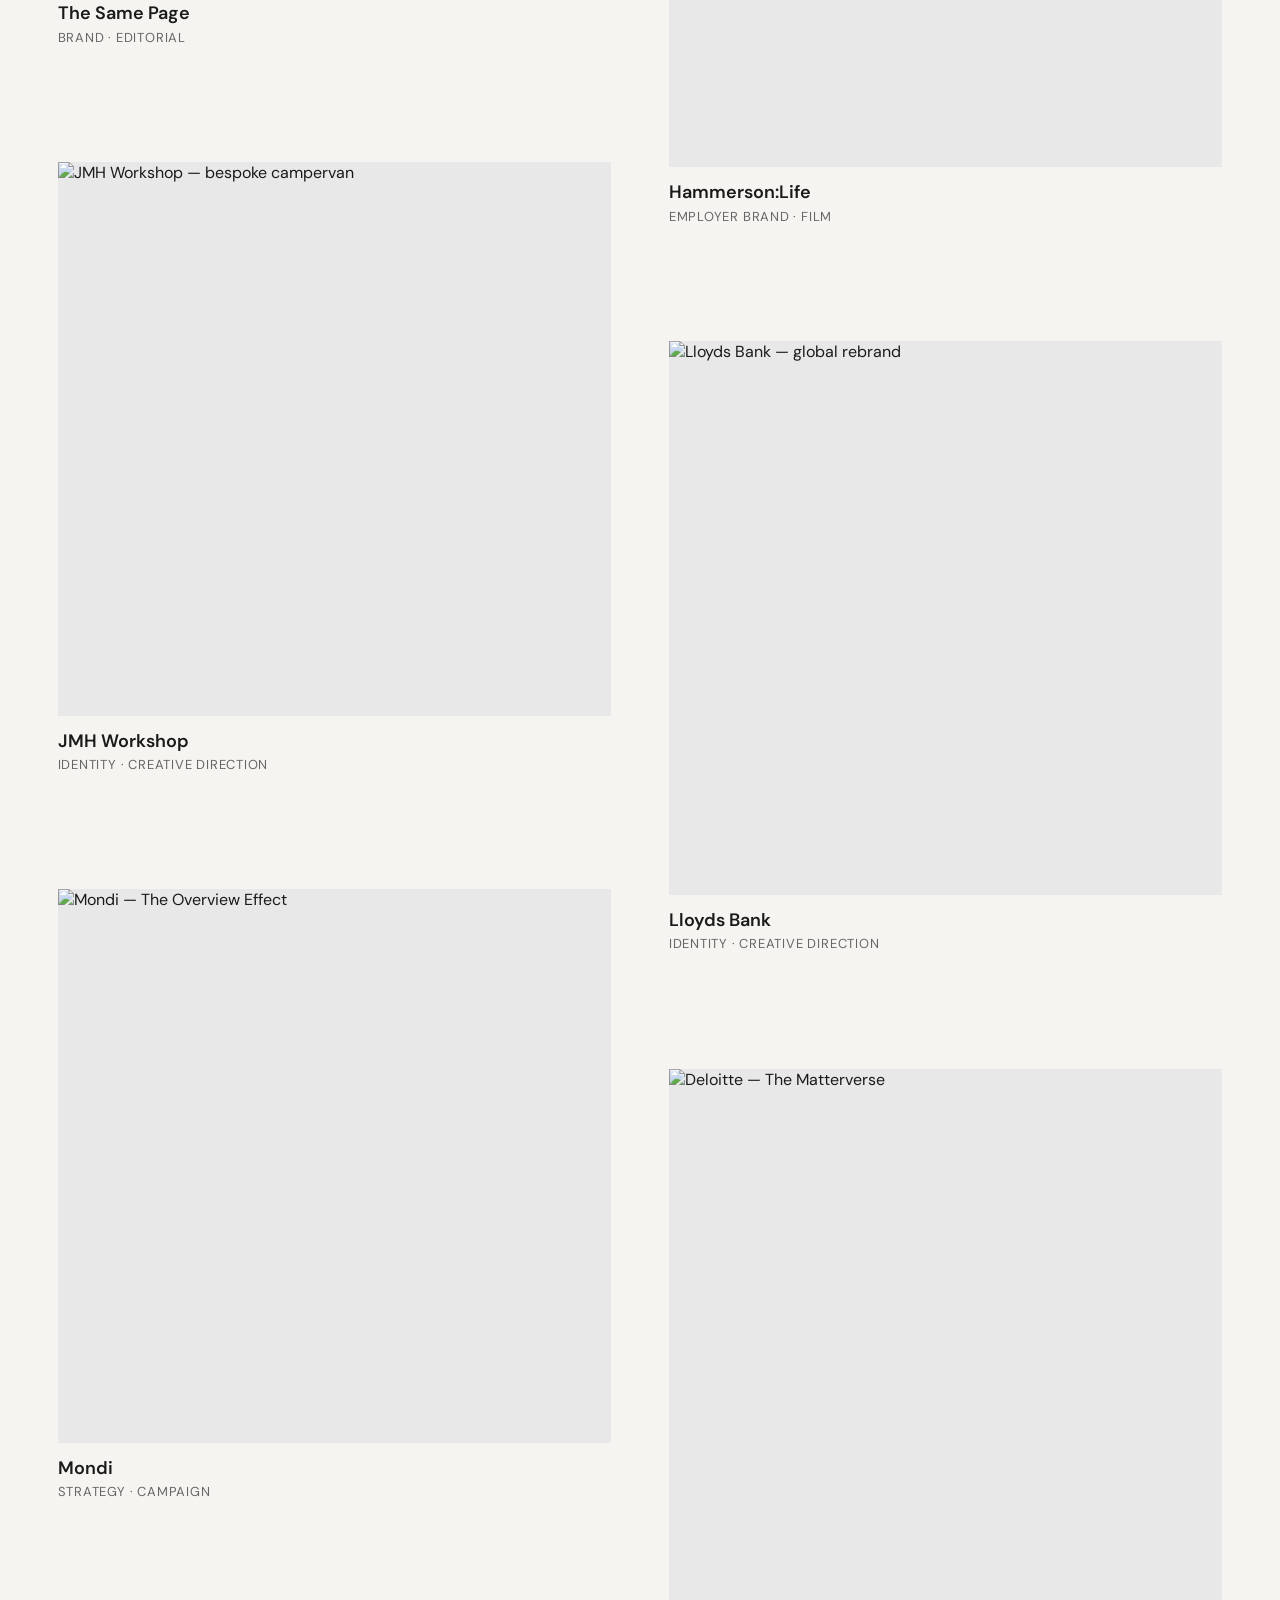
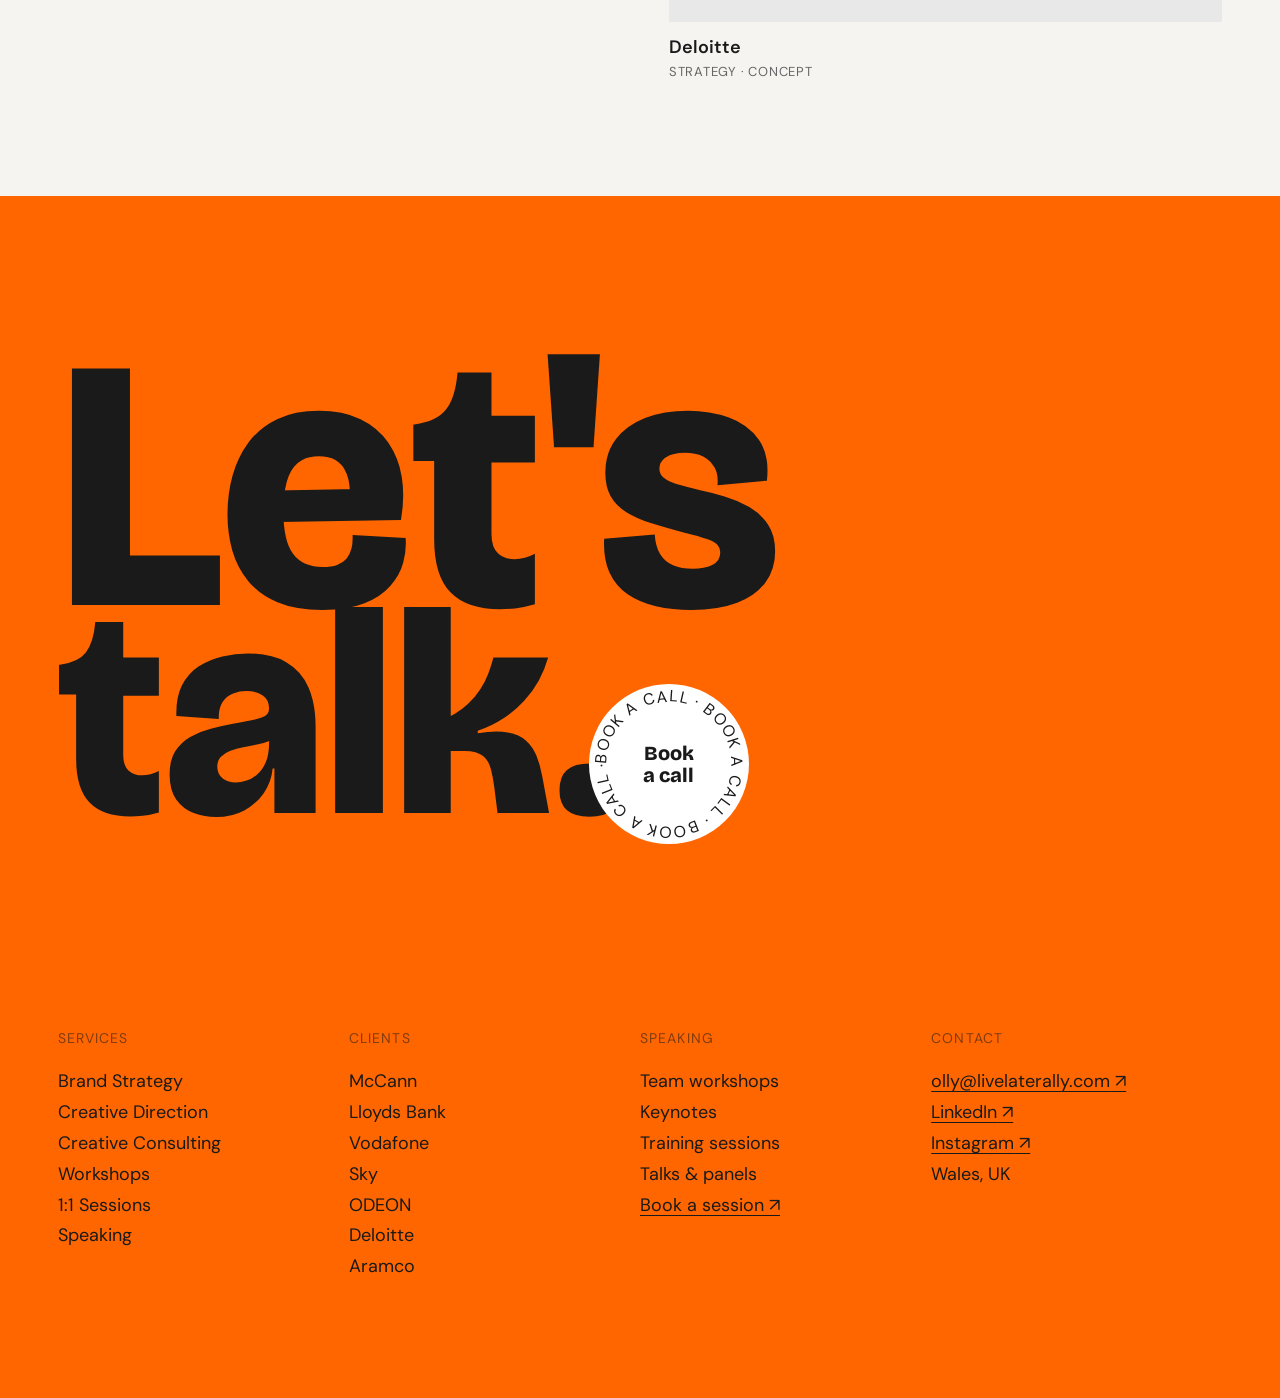
==== commit b1c9c3e5: "Restructure: ticker inside hero, headshot inside about Ticker now lives in the hero section — inheri" ====
--- a/src/index.html
+++ b/src/index.html
@@ -50,6 +50,39 @@
       </div>
     </div>
 
+    <!-- ── Skills Ticker (inside hero so it sits in the coloured band) ── -->
+    <div class="ticker" aria-label="Disciplines">
+      <div class="ticker-separator" aria-hidden="true"></div>
+      <div class="ticker-track" aria-hidden="true">
+        <div class="ticker-content">
+          <span class="ticker-text">Brand</span>
+          <span class="ticker-dash">&nbsp;—&nbsp;</span>
+          <span class="ticker-text">Strategy</span>
+          <span class="ticker-dash">&nbsp;—&nbsp;</span>
+          <span class="ticker-text">Identity</span>
+          <span class="ticker-dash">&nbsp;—&nbsp;</span>
+          <span class="ticker-text">Experience</span>
+          <span class="ticker-dash">&nbsp;—&nbsp;</span>
+        </div>
+        <div class="ticker-content" aria-hidden="true">
+          <span class="ticker-text">Brand</span>
+          <span class="ticker-dash">&nbsp;—&nbsp;</span>
+          <span class="ticker-text">Strategy</span>
+          <span class="ticker-dash">&nbsp;—&nbsp;</span>
+          <span class="ticker-text">Identity</span>
+          <span class="ticker-dash">&nbsp;—&nbsp;</span>
+          <span class="ticker-text">Experience</span>
+          <span class="ticker-dash">&nbsp;—&nbsp;</span>
+        </div>
+      </div>
+      <div class="ticker-separator" aria-hidden="true"></div>
+    </div>
+  </section>
+
+  <!-- ── About ────────────────────────────────────────────────── -->
+  <section class="about" id="about">
+
+    <!-- Headshot sits at top of About, pulled up into hero's coloured band -->
     <div class="hero-image-wrapper">
       <img src="assets/Me-GPT-lookup-fade.png" alt="Olly Whitman — Brand Strategist" width="2555" height="2554">
 
@@ -73,46 +106,20 @@
         </div>
       </div>
     </div>
-  </section>
-
-  <!-- ── Skills Ticker ────────────────────────────────────────── -->
-  <section class="ticker" aria-label="Disciplines">
-    <div class="ticker-separator" aria-hidden="true"></div>
-    <div class="ticker-track" aria-hidden="true">
-      <div class="ticker-content">
-        <span class="ticker-text">Brand</span>
-        <span class="ticker-dash">&nbsp;—&nbsp;</span>
-        <span class="ticker-text">Strategy</span>
-        <span class="ticker-dash">&nbsp;—&nbsp;</span>
-        <span class="ticker-text">Identity</span>
-        <span class="ticker-dash">&nbsp;—&nbsp;</span>
-        <span class="ticker-text">Experience</span>
-        <span class="ticker-dash">&nbsp;—&nbsp;</span>
-      </div>
-      <div class="ticker-content" aria-hidden="true">
-        <span class="ticker-text">Brand</span>
-        <span class="ticker-dash">&nbsp;—&nbsp;</span>
-        <span class="ticker-text">Strategy</span>
-        <span class="ticker-dash">&nbsp;—&nbsp;</span>
-        <span class="ticker-text">Identity</span>
-        <span class="ticker-dash">&nbsp;—&nbsp;</span>
-        <span class="ticker-text">Experience</span>
-        <span class="ticker-dash">&nbsp;—&nbsp;</span>
-      </div>
-    </div>
-    <div class="ticker-separator" aria-hidden="true"></div>
-  </section>
-
-  <!-- ── About ────────────────────────────────────────────────── -->
-  <section class="about" id="about">
+
     <span class="about-label">About</span>
     <div class="about-inner reveal">
       <div class="about-bio">
         <p class="about-pull">"Your customers don't get it – yet."</p>
-        <p>Most founders have a problem they understand deeply — and that's exactly what's getting in the way. The closer you are to what you've built, the harder it is to see how it lands from the outside. I call it the curse of knowledge.</p>
-        <p>I'm Olly Whitman — an expert outsider and brand strategist who works with founders to bridge the gap between their vision and what their audience actually experiences.</p>
-        <p>Using behavioural psychology, strategic thinking, and 20 years of creative industry experience, I shift perception first — so that the right emotional response follows, and the right behaviour comes next.</p>
-        <p>If that sounds like what's missing, <a href="https://tidycal.com/laterally/unusualcreative" rel="noopener">ask me something</a> or <a href="mailto:olly@livelaterally.com">send me an email</a>.</p>
+        <p>Most founders have a problem they understand deeply — and that's exactly what's getting in the way. The
+          closer you are to what you've built, the harder it is to see how it lands from the outside. I call it the
+          curse of knowledge.</p>
+        <p>I'm Olly Whitman — an expert outsider and brand strategist who works with founders to bridge the gap between
+          their vision and what their audience actually experiences.</p>
+        <p>Using behavioural psychology, strategic thinking, and 20 years of creative industry experience, I shift
+          perception first — so that the right emotional response follows, and the right behaviour comes next.</p>
+        <p>If that sounds like what's missing, <a href="https://tidycal.com/laterally/unusualcreative"
+            rel="noopener">ask me something</a> or <a href="mailto:olly@livelaterally.com">send me an email</a>.</p>
       </div>
     </div>
   </section>
@@ -128,17 +135,23 @@
       <div class="method-pillar stagger-child">
         <span class="method-number">01</span>
         <h3 class="method-pillar-title">Strategy</h3>
-        <p class="method-pillar-body">Understanding your audience, the pain they want to resolve, and how your brand can genuinely solve it. Where we'll reach them, what we want them to feel, and what we want them to do next. This is where most founders need to stop talking about features.</p>
+        <p class="method-pillar-body">Understanding your audience, the pain they want to resolve, and how your brand can
+          genuinely solve it. Where we'll reach them, what we want them to feel, and what we want them to do next. This
+          is where most founders need to stop talking about features.</p>
       </div>
       <div class="method-pillar stagger-child">
         <span class="method-number">02</span>
         <h3 class="method-pillar-title">Identity</h3>
-        <p class="method-pillar-body">More than a logo. A system — fonts, colours, language, and patterns — that creates clear, consistent recognition. Built to earn familiarity in the short term, and trust over time. Identity is the strategy made visible.</p>
+        <p class="method-pillar-body">More than a logo. A system — fonts, colours, language, and patterns — that creates
+          clear, consistent recognition. Built to earn familiarity in the short term, and trust over time. Identity is
+          the strategy made visible.</p>
       </div>
       <div class="method-pillar stagger-child">
         <span class="method-number">03</span>
         <h3 class="method-pillar-title">Experience</h3>
-        <p class="method-pillar-body">Where brand reaches beyond marketing into product design, systems, and the moments of truth that define how your organisation actually shows up. How your people act. How it feels to be a customer. This is where strategy sticks.</p>
+        <p class="method-pillar-body">Where brand reaches beyond marketing into product design, systems, and the moments
+          of truth that define how your organisation actually shows up. How your people act. How it feels to be a
+          customer. This is where strategy sticks.</p>
       </div>
     </div>
   </section>
@@ -159,7 +172,9 @@
       <div class="works-col">
         <a href="work/the-same-page.html" class="work-item reveal" aria-label="The Same Page — newsletter project">
           <div class="work-item-image">
-            <img src="https://images.squarespace-cdn.com/content/v1/64b98e0d6d53c604fd45fe9b/7bf44a96-e983-4b06-8d0f-3552a1fbc33b/47D9AC2E-DB73-400A-8F16-EF1F0FF72A02.jpg" alt="The Same Page — printed newspaper newsletter" width="700" height="800">
+            <img
+              src="https://images.squarespace-cdn.com/content/v1/64b98e0d6d53c604fd45fe9b/7bf44a96-e983-4b06-8d0f-3552a1fbc33b/47D9AC2E-DB73-400A-8F16-EF1F0FF72A02.jpg"
+              alt="The Same Page — printed newspaper newsletter" width="700" height="800">
           </div>
           <p class="work-item-title">The Same Page</p>
           <p class="work-item-category">Brand · Editorial</p>
@@ -167,7 +182,9 @@
 
         <a href="work/jmh-workshop.html" class="work-item reveal" aria-label="JMH Workshop — brand identity">
           <div class="work-item-image">
-            <img src="https://images.squarespace-cdn.com/content/v1/64b98e0d6d53c604fd45fe9b/47502b47-a70f-4d5b-bc24-39af92764d99/JMH-09901-crop.png" alt="JMH Workshop — bespoke campervan" width="700" height="600">
+            <img
+              src="https://images.squarespace-cdn.com/content/v1/64b98e0d6d53c604fd45fe9b/47502b47-a70f-4d5b-bc24-39af92764d99/JMH-09901-crop.png"
+              alt="JMH Workshop — bespoke campervan" width="700" height="600">
           </div>
           <p class="work-item-title">JMH Workshop</p>
           <p class="work-item-category">Identity · Creative Direction</p>
@@ -175,7 +192,9 @@
 
         <a href="work/mondi.html" class="work-item reveal" aria-label="Mondi — Overview Effect campaign">
           <div class="work-item-image">
-            <img src="https://images.squarespace-cdn.com/content/v1/64b98e0d6d53c604fd45fe9b/09cb37fa-9603-43c4-8fb2-9bac98872990/TimPeake_16-9.png" alt="Mondi — The Overview Effect" width="700" height="700" style="object-position: left center;">
+            <img
+              src="https://images.squarespace-cdn.com/content/v1/64b98e0d6d53c604fd45fe9b/09cb37fa-9603-43c4-8fb2-9bac98872990/TimPeake_16-9.png"
+              alt="Mondi — The Overview Effect" width="700" height="700" style="object-position: left center;">
           </div>
           <p class="work-item-title">Mondi</p>
           <p class="work-item-category">Strategy · Campaign</p>
@@ -185,7 +204,9 @@
       <div class="works-col">
         <a href="work/hammerson.html" class="work-item reveal" aria-label="Hammerson:Life — employer brand campaign">
           <div class="work-item-image">
-            <img src="https://images.squarespace-cdn.com/content/v1/64b98e0d6d53c604fd45fe9b/527fbb1d-a46a-4de1-b738-249c1503472a/Hammerson.gif" alt="Hammerson:Life employer brand campaign" width="700" height="550">
+            <img
+              src="https://images.squarespace-cdn.com/content/v1/64b98e0d6d53c604fd45fe9b/527fbb1d-a46a-4de1-b738-249c1503472a/Hammerson.gif"
+              alt="Hammerson:Life employer brand campaign" width="700" height="550">
           </div>
           <p class="work-item-title">Hammerson:Life</p>
           <p class="work-item-category">Employer Brand · Film</p>
@@ -193,7 +214,9 @@
 
         <a href="work/lloyds-bank.html" class="work-item reveal" aria-label="Lloyds Bank — global rebrand">
           <div class="work-item-image">
-            <img src="https://images.squarespace-cdn.com/content/v1/64b98e0d6d53c604fd45fe9b/963c3555-5d72-4d59-9ed0-dc8b3a722632/12col_lb_dwr.jpg" alt="Lloyds Bank — global rebrand" width="700" height="500">
+            <img
+              src="https://images.squarespace-cdn.com/content/v1/64b98e0d6d53c604fd45fe9b/963c3555-5d72-4d59-9ed0-dc8b3a722632/12col_lb_dwr.jpg"
+              alt="Lloyds Bank — global rebrand" width="700" height="500">
           </div>
           <p class="work-item-title">Lloyds Bank</p>
           <p class="work-item-category">Identity · Creative Direction</p>
@@ -201,7 +224,9 @@
 
         <a href="work/deloitte.html" class="work-item reveal" aria-label="Deloitte — The Matterverse">
           <div class="work-item-image">
-            <img src="https://images.squarespace-cdn.com/content/v1/64b98e0d6d53c604fd45fe9b/4b625e7f-8bdb-4c98-a6fa-11584563797e/Matterverse.png" alt="Deloitte — The Matterverse" width="700" height="560" style="object-position: left center;">
+            <img
+              src="https://images.squarespace-cdn.com/content/v1/64b98e0d6d53c604fd45fe9b/4b625e7f-8bdb-4c98-a6fa-11584563797e/Matterverse.png"
+              alt="Deloitte — The Matterverse" width="700" height="560" style="object-position: left center;">
           </div>
           <p class="work-item-title">Deloitte</p>
           <p class="work-item-category">Strategy · Concept</p>
@@ -225,7 +250,8 @@
           <path id="roundel-circle" d="M 100,100 m -78,0 a 78,78 0 1,1 156,0 a 78,78 0 1,1 -156,0" fill="none" />
         </defs>
         <text>
-          <textPath href="#roundel-circle" startOffset="0%" textLength="490" lengthAdjust="spacing">BOOK A CALL · BOOK A CALL · BOOK A CALL ·</textPath>
+          <textPath href="#roundel-circle" startOffset="0%" textLength="490" lengthAdjust="spacing">BOOK A CALL · BOOK A
+            CALL · BOOK A CALL ·</textPath>
         </text>
       </svg>
     </a>
@@ -282,4 +308,4 @@
   <script src="scripts/main.js"></script>
 </body>
 
-</html>
+</html>
--- a/src/styles/sections/hero.css
+++ b/src/styles/sections/hero.css
@@ -68,12 +68,12 @@
   max-width: 26ch;
 }
 
-/* ── Hero image ─────────────────────────────────────────────── */
+/* ── Hero image — now lives in About section, pulls up into hero ── */
 .hero-image-wrapper {
   position: relative;
   z-index: 2;
-  margin-top: 16vw;
-  margin-bottom: -66vw;
+  margin-top: -50vw; /* pulls headshot up into hero's coloured band */
+  margin-bottom: 4vw;
   padding: 0;
   display: flex;
   justify-content: center;
@@ -195,8 +195,8 @@
 /* Mobile-specific overrides (up to 767px) */
 @media (max-width: 767px) {
   .hero-image-wrapper {
-    margin-top: 8vw;
-    margin-bottom: -78vw;
+    margin-top: -65vw;
+    margin-bottom: 4vw;
   }
 
   .hero-image-wrapper img {
--- a/src/styles/sections/ticker.css
+++ b/src/styles/sections/ticker.css
@@ -1,19 +1,10 @@
 .ticker {
-  overflow: hidden;
-  background-color: var(--color-black);
-  position: relative;
-  z-index: 1;        /* behind the portrait (z-index: 2) */
-  padding-top: 82vw; /* mobile: push text below headshot bottom */
+  overflow-x: hidden;
+  padding-top: 4vw;
   padding-bottom: 0;
 }
 
-/* Match ticker background to hero colourway */
-body[data-hero-theme="orange"] .ticker {
-  background-color: var(--color-orange);
-}
-body[data-hero-theme="light"] .ticker {
-  background-color: var(--color-off-white);
-}
+/* Ticker inherits hero background — no separate bg needed */
 
 .ticker-separator {
   height: 1px;
@@ -80,7 +71,7 @@
 
 @media (min-width: 768px) {
   .ticker {
-    padding-top: 58vw; /* desktop: push text below headshot bottom */
+    padding-top: 4vw;
   }
 
   .ticker-text {
--- a/src/styles/sections/about.css
+++ b/src/styles/sections/about.css
@@ -1,13 +1,7 @@
 .about {
   background-color: var(--color-white);
-  position: relative;   /* allows hero portrait (z-index:2) to paint on top */
-  padding: 16vw var(--pad-h) var(--space-xl);
-}
-
-@media (max-width: 767px) {
-  .about {
-    padding-top: 12vw;
-  }
+  position: relative;
+  padding: 0 var(--pad-h) var(--space-xl);
 }
 
 .about-label {
